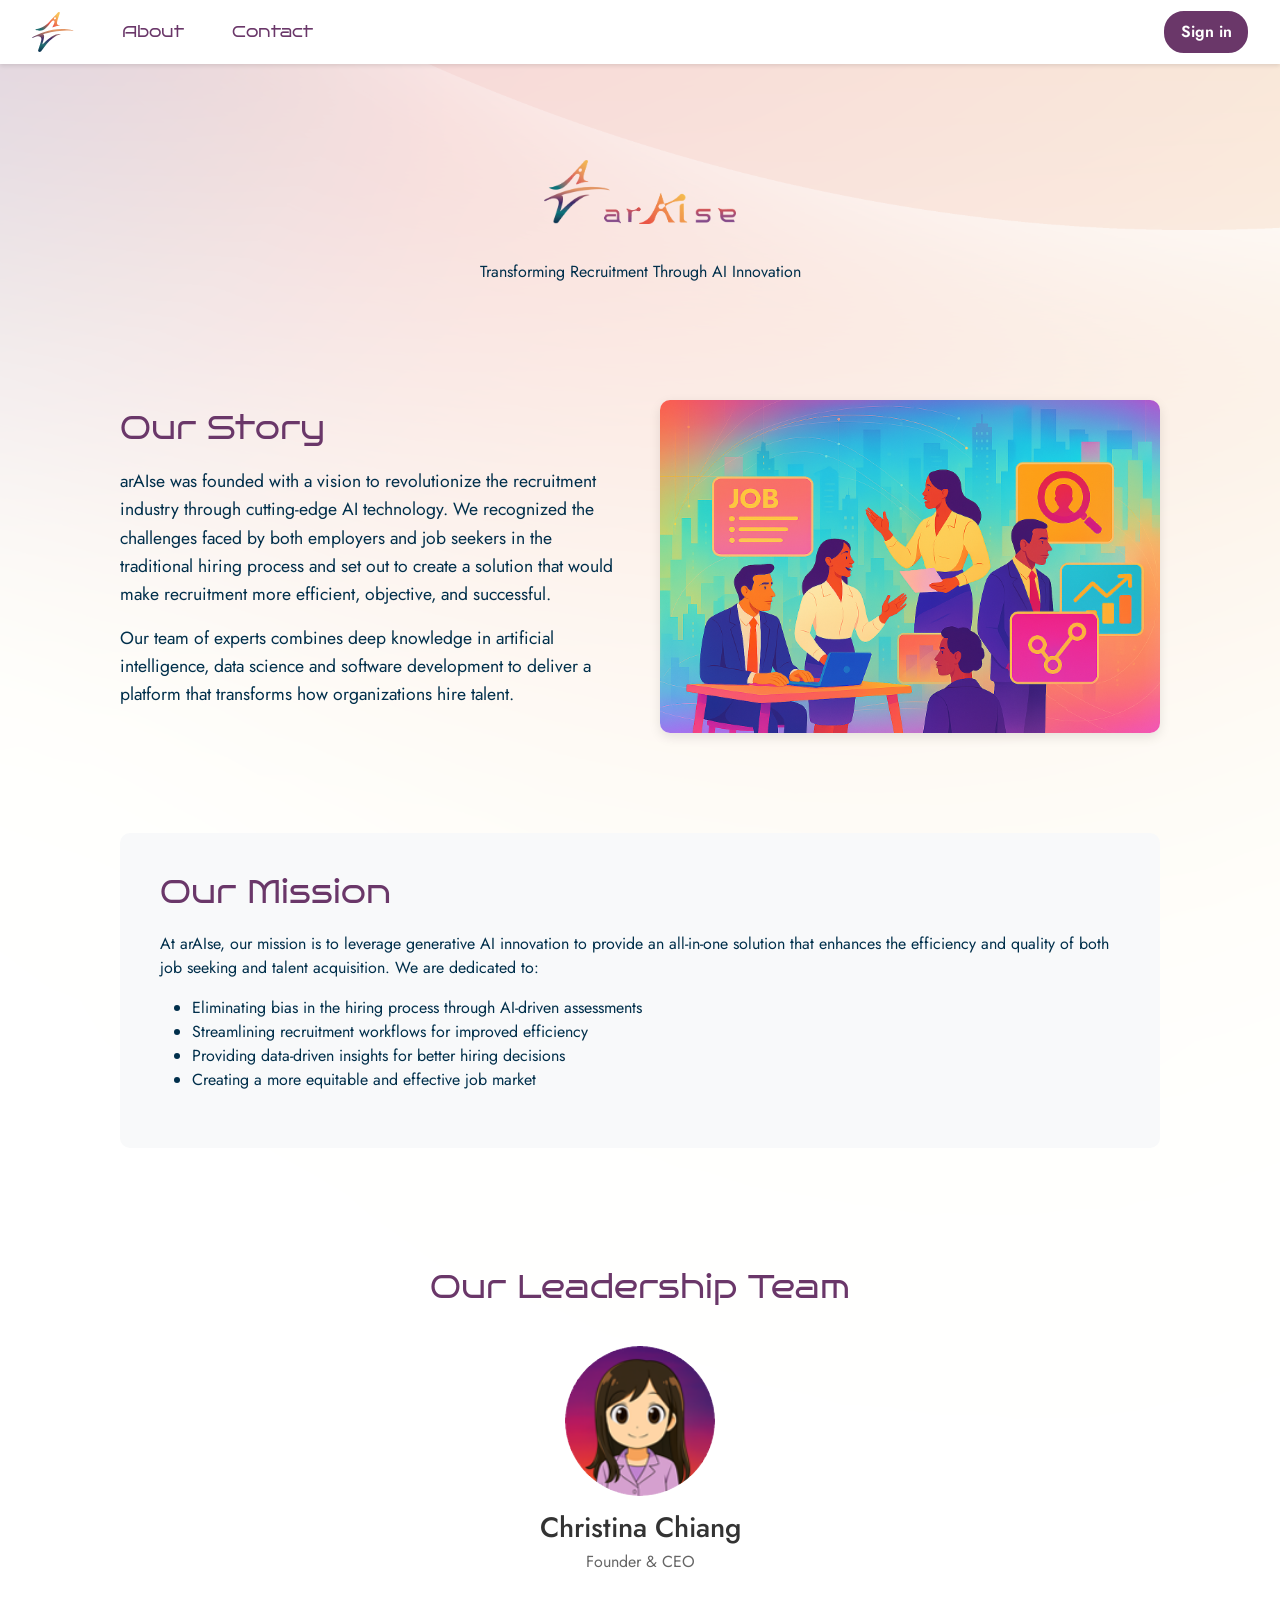
==== about.html @ 02f5d3eb "Add files via upload" ====
<!DOCTYPE html>
<html lang="en">

<head>
    <meta charset="UTF-8" />
    <meta name="viewport" content="width=device-width, initial-scale=1.0" />
    <title>About - arAIse</title>

    <link rel="preconnect" href="https://fonts.googleapis.com" />
    <link rel="preconnect" href="https://fonts.gstatic.com" crossorigin />
    <!-- Google Fonts -->
    <link
        href="https://fonts.googleapis.com/css2?family=Bruno+Ace&family=Jost:ital,wght@0,100..900;1,100..900&family=Noto+Sans+TC:wght@100..900&display=swap"
        rel="stylesheet" />
    <!-- CSS -->
    <link rel="stylesheet" href="assets/wy98ef74.css" />
    <link rel="stylesheet" href="assets/x15j7g.css" />
    <link rel="stylesheet" href="assets/navbar.css" />
    <link rel="stylesheet" href="pages/About.css" />

</head>

<body>
    <div id="about-container">
        <!-- NavBar -->
        <nav class="navbar">
            <div class="navbar-bg" style="position: absolute; top: 0; left: 0; right: 0; bottom: 0; background: #ffffff; z-index: -1;"></div>
            <a href="index.html"><img src="assets/logo1.svg" alt="logo" class="navbar-logo" /></a>
            <ul class="navbar-menu">
                <li><a href="about.html">About</a></li>
                <li><a href="contact.html">Contact</a></li>
            </ul>
            <div class="navbar-actions">
                <a href="https://app.araise.io/" class="btn-signin">Sign in</a>
            </div>
        </nav>

        <!-- About Content -->
        <div class="about-section">
            <div class="about-header">
    
                <!-- decorative logo placed between heading and subtitle -->
                <img src="assets/logo3.png" alt="arAIse decorative logo" class="about-inline-logo" />
                <p>Transforming Recruitment Through AI Innovation</p>
            </div>

            <div class="about-content">
                <div class="about-text">
                    <h2>Our Story</h2>
                    <p>arAIse was founded with a vision to revolutionize the recruitment industry through cutting-edge AI technology. We recognized the challenges faced by both employers and job seekers in the traditional hiring process and set out to create a solution that would make recruitment more efficient, objective, and successful.</p>
                    <p>Our team of experts combines deep knowledge in artificial intelligence, data science and software development to deliver a platform that transforms how organizations hire talent.</p>
                </div>
                <img src="assets/home1.png" alt="About arAIse" class="about-image">
            </div>

            <div class="about-mission">
                <h2>Our Mission</h2>
                <p>At arAIse, our mission is to leverage generative AI innovation to provide an all-in-one solution that enhances the efficiency and quality of both job seeking and talent acquisition. We are dedicated to:</p>
                <ul>
                    <li>Eliminating bias in the hiring process through AI-driven assessments</li>
                    <li>Streamlining recruitment workflows for improved efficiency</li>
                    <li>Providing data-driven insights for better hiring decisions</li>
                    <li>Creating a more equitable and effective job market</li>
                </ul>
            </div>

            <div class="team-section">
                <h2>Our Leadership Team</h2>
                <div class="team-grid">
                    <div class="team-member">
                        <a href="https://www.linkedin.com/in/christinachiang753951/" target="_blank" rel="noopener noreferrer">
                            <img src="assets/pic.png" alt="Team Member 1">
                        </a>
                        <h3>Christina Chiang</h3>
                        <p>Founder & CEO</p>
                    </div>
                     
                </div>
            </div>
        </div>
    </div>
</body>

</html>
---- assets/wy98ef74.css ----
@charset "UTF-8";/*!
 * Bootstrap  v5.3.5 (https://getbootstrap.com/)
 * Copyright 2011-2025 The Bootstrap Authors
 * Licensed under MIT (https://github.com/twbs/bootstrap/blob/main/LICENSE)
 */:root,[data-bs-theme=light]{--bs-blue: #0d6efd;--bs-indigo: #6610f2;--bs-purple: #6a3769;--bs-pink: #d63384;--bs-red: #ea5548;--bs-orange: #fd7e14;--bs-yellow: #f9c158;--bs-green: #216f72;--bs-teal: #20c997;--bs-cyan: #0dcaf0;--bs-black: #000;--bs-white: #fff;--bs-gray: #6c757d;--bs-gray-dark: #343a40;--bs-gray-100: #f8f9fa;--bs-gray-200: #e9ecef;--bs-gray-300: #dee2e6;--bs-gray-400: #ced4da;--bs-gray-500: #adb5bd;--bs-gray-600: #6c757d;--bs-gray-700: #495057;--bs-gray-800: #343a40;--bs-gray-900: #212529;--bs-gradient-dark: linear-gradient(0deg, #6a3769, #ea5548);--bs-gradient-dark-90: linear-gradient(90deg, #6a3769, #ea5548);--bs-gradient-dark-180: linear-gradient(180deg, #6a3769, #ea5548);--bs-gradient-dark-270: linear-gradient(270deg, #6a3769, #ea5548);--bs-gradient-light: linear-gradient(0deg, #f9c158, #ea5548);--bs-gradient-light-90: linear-gradient(0deg, #f9c158, #ea5548);--bs-gradient-light-180: linear-gradient(180deg, #f9c158, #ea5548);--bs-gradient-light-270: linear-gradient(270deg, #f9c158, #ea5548);--bs-gradient-multi: linear-gradient(0deg, #f9c158 0%, #ea5548 60%, #6a3769 80%, #216f72 100%);--bs-gradient-multi-90: linear-gradient(90deg, #f9c158 0%, #ea5548 60%, #6a3769 80%, #216f72 100%);--bs-gradient-multi-180: linear-gradient(180deg, #f9c158 0%, #ea5548 60%, #6a3769 80%, #216f72 100%);--bs-gradient-multi-270: linear-gradient(270deg, #f9c158 0%, #ea5548 60%, #6a3769 80%, #216f72 100%);--bs-primary: #ea5548;--bs-secondary: #6a3769;--bs-success: #216f72;--bs-info: #884a8a;--bs-warning: #f9c158;--bs-danger: #dc3545;--bs-light: #f8f9fa;--bs-dark: #212529;--bs-primary-rgb: 234, 85, 72;--bs-secondary-rgb: 106, 55, 105;--bs-success-rgb: 33, 111, 114;--bs-info-rgb: 136, 74, 138;--bs-warning-rgb: 249, 193, 88;--bs-danger-rgb: 220, 53, 69;--bs-light-rgb: 248, 249, 250;--bs-dark-rgb: 33, 37, 41;--bs-primary-text-emphasis: #5e221d;--bs-secondary-text-emphasis: #2a162a;--bs-success-text-emphasis: #0d2c2e;--bs-info-text-emphasis: #361e37;--bs-warning-text-emphasis: #644d23;--bs-danger-text-emphasis: #58151c;--bs-light-text-emphasis: #495057;--bs-dark-text-emphasis: #495057;--bs-primary-bg-subtle: #fbddda;--bs-secondary-bg-subtle: #e1d7e1;--bs-success-bg-subtle: #d3e2e3;--bs-info-bg-subtle: #e7dbe8;--bs-warning-bg-subtle: #fef3de;--bs-danger-bg-subtle: #f8d7da;--bs-light-bg-subtle: #fcfcfd;--bs-dark-bg-subtle: #ced4da;--bs-primary-border-subtle: #f7bbb6;--bs-secondary-border-subtle: #c3afc3;--bs-success-border-subtle: #a6c5c7;--bs-info-border-subtle: #cfb7d0;--bs-warning-border-subtle: #fde6bc;--bs-danger-border-subtle: #f1aeb5;--bs-light-border-subtle: #e9ecef;--bs-dark-border-subtle: #adb5bd;--bs-white-rgb: 255, 255, 255;--bs-black-rgb: 0, 0, 0;--bs-font-sans-serif: "Jost", "Nono Sans TC", system-ui, -apple-system, "Segoe UI", Roboto, "Helvetica Neue", "Noto Sans", "Liberation Sans", Arial, sans-serif, "Apple Color Emoji", "Segoe UI Emoji", "Segoe UI Symbol", "Noto Color Emoji";--bs-font-monospace: SFMono-Regular, Menlo, Monaco, Consolas, "Liberation Mono", "Courier New", monospace;--bs-gradient: linear-gradient(180deg, rgba(255, 255, 255, .15), rgba(255, 255, 255, 0));--bs-body-font-family: var(--bs-font-sans-serif);--bs-body-font-size: 1rem;--bs-body-font-weight: 400;--bs-body-line-height: 1.5;--bs-body-color: #002f4b;--bs-body-color-rgb: 0, 47, 75;--bs-body-bg: #fff;--bs-body-bg-rgb: 255, 255, 255;--bs-emphasis-color: #000;--bs-emphasis-color-rgb: 0, 0, 0;--bs-secondary-color: rgba(106, 55, 105, .75);--bs-secondary-color-rgb: 106, 55, 105;--bs-secondary-bg: #e9ecef;--bs-secondary-bg-rgb: 233, 236, 239;--bs-tertiary-color: rgba(136, 74, 138, .5);--bs-tertiary-color-rgb: 136, 74, 138;--bs-tertiary-bg: #f3edf3;--bs-tertiary-bg-rgb: 243, 237, 243;--bs-heading-color: #ea5548;--bs-link-color: #ea5548;--bs-link-color-rgb: 234, 85, 72;--bs-link-decoration: underline;--bs-link-hover-color: #bb443a;--bs-link-hover-color-rgb: 187, 68, 58;--bs-code-color: #d63384;--bs-highlight-color: #002f4b;--bs-highlight-bg: #fef3de;--bs-border-width: 1px;--bs-border-style: solid;--bs-border-color: #dee2e6;--bs-border-color-translucent: rgba(0, 0, 0, .175);--bs-border-radius: .375rem;--bs-border-radius-sm: .25rem;--bs-border-radius-lg: .5rem;--bs-border-radius-xl: 1rem;--bs-border-radius-xxl: 2rem;--bs-border-radius-2xl: var(--bs-border-radius-xxl);--bs-border-radius-pill: 50rem;--bs-box-shadow: 0 .5rem 1rem rgba(0, 0, 0, .15);--bs-box-shadow-sm: 0 .125rem .25rem rgba(0, 0, 0, .075);--bs-box-shadow-lg: 0 1rem 3rem rgba(0, 0, 0, .175);--bs-box-shadow-inset: inset 0 1px 2px rgba(0, 0, 0, .075);--bs-focus-ring-width: .25rem;--bs-focus-ring-opacity: .25;--bs-focus-ring-color: rgba(106, 55, 105, .25);--bs-form-valid-color: #216f72;--bs-form-valid-border-color: #216f72;--bs-form-invalid-color: #dc3545;--bs-form-invalid-border-color: #dc3545;--bs-card-bg: var(--bs-body-bg);--bs-card-border-color: rgba(0, 47, 75, .175);--bs-card-title-color: #6a3769}[data-bs-theme=dark]{color-scheme:dark;--bs-body-color: #ccd5db;--bs-body-color-rgb: 204, 213, 219;--bs-body-bg: #212529;--bs-body-bg-rgb: 33, 37, 41;--bs-emphasis-color: #fff;--bs-emphasis-color-rgb: 255, 255, 255;--bs-secondary-color: rgba(204, 213, 219, .75);--bs-secondary-color-rgb: 204, 213, 219;--bs-secondary-bg: #343a40;--bs-secondary-bg-rgb: 52, 58, 64;--bs-tertiary-color: #805786;--bs-tertiary-color-rgb: 128, 87, 134;--bs-tertiary-bg: #243743;--bs-tertiary-bg-rgb: 36, 55, 67;--bs-primary-text-emphasis: #f29991;--bs-secondary-text-emphasis: #a687a5;--bs-success-text-emphasis: #7aa9aa;--bs-info-text-emphasis: #b892b9;--bs-warning-text-emphasis: #fbda9b;--bs-danger-text-emphasis: #ea868f;--bs-light-text-emphasis: #f8f9fa;--bs-dark-text-emphasis: #dee2e6;--bs-primary-bg-subtle: #2f110e;--bs-secondary-bg-subtle: #150b15;--bs-success-bg-subtle: #071617;--bs-info-bg-subtle: #1b0f1c;--bs-warning-bg-subtle: #322712;--bs-danger-bg-subtle: #2c0b0e;--bs-light-bg-subtle: #343a40;--bs-dark-bg-subtle: #1a1d20;--bs-primary-border-subtle: #8c332b;--bs-secondary-border-subtle: #40213f;--bs-success-border-subtle: #144344;--bs-info-border-subtle: #522c53;--bs-warning-border-subtle: #957435;--bs-danger-border-subtle: #842029;--bs-light-border-subtle: #495057;--bs-dark-border-subtle: #343a40;--bs-heading-color: inherit;--bs-link-color: #f29991;--bs-link-hover-color: #f5ada7;--bs-link-color-rgb: 242, 153, 145;--bs-link-hover-color-rgb: 245, 173, 167;--bs-code-color: #e685b5;--bs-highlight-color: #ccd5db;--bs-highlight-bg: #644d23;--bs-border-color: #495057;--bs-border-color-translucent: rgba(255, 255, 255, .15);--bs-form-valid-color: #7aa9aa;--bs-form-valid-border-color: #7aa9aa;--bs-form-invalid-color: #f29991;--bs-form-invalid-border-color: #f29991;--bs-card-bg: #212529;--bs-card-border-color: rgba(184, 197, 205, .34);--bs-card-title-color: #c3afc3}*,*:before,*:after{box-sizing:border-box}@media (prefers-reduced-motion: no-preference){:root{scroll-behavior:smooth}}body{margin:0;font-family:var(--bs-body-font-family);font-size:var(--bs-body-font-size);font-weight:var(--bs-body-font-weight);line-height:var(--bs-body-line-height);color:var(--bs-body-color);text-align:var(--bs-body-text-align);background-color:var(--bs-body-bg);-webkit-text-size-adjust:100%;-webkit-tap-highlight-color:rgba(0,0,0,0)}hr{margin:1rem 0;color:inherit;border:0;border-top:var(--bs-border-width) solid;opacity:.25}h6,.h6,h5,.h5,h4,.h4,h3,.h3,h2,.h2,h1,.h1{margin-top:0;margin-bottom:.5rem;font-family:Noto Sans TC,sans-serif;font-weight:500;line-height:1.2;color:var(--bs-heading-color)}h1,.h1{font-family:Bruno Ace,Noto Sans TC,sans-serif;font-size:calc(1.375rem + 1.5vw)}@media (min-width: 1200px){h1,.h1{font-size:2.5rem}}h2,.h2{font-size:calc(1.325rem + .9vw)}@media (min-width: 1200px){h2,.h2{font-size:2rem}}h3,.h3{font-size:calc(1.3rem + .6vw)}@media (min-width: 1200px){h3,.h3{font-size:1.75rem}}h4,.h4{font-size:calc(1.275rem + .3vw)}@media (min-width: 1200px){h4,.h4{font-size:1.5rem}}h5,.h5{font-size:1.25rem}h6,.h6{font-size:1rem}p{margin-top:0;margin-bottom:1rem}abbr[title]{-webkit-text-decoration:underline dotted;text-decoration:underline dotted;cursor:help;-webkit-text-decoration-skip-ink:none;text-decoration-skip-ink:none}address{margin-bottom:1rem;font-style:normal;line-height:inherit}ol,ul{padding-left:2rem}ol,ul,dl{margin-top:0;margin-bottom:1rem}ol ol,ul ul,ol ul,ul ol{margin-bottom:0}dt{font-weight:700}dd{margin-bottom:.5rem;margin-left:0}blockquote{margin:0 0 1rem}b,strong{font-weight:bolder}small,.small{font-size:.875em}mark,.mark{padding:.1875em;color:var(--bs-highlight-color);background-color:var(--bs-highlight-bg)}sub,sup{position:relative;font-size:.75em;line-height:0;vertical-align:baseline}sub{bottom:-.25em}sup{top:-.5em}a{color:rgba(var(--bs-link-color-rgb),var(--bs-link-opacity, 1));text-decoration:underline}a:hover{--bs-link-color-rgb: var(--bs-link-hover-color-rgb)}a:not([href]):not([class]),a:not([href]):not([class]):hover{color:inherit;text-decoration:none}pre,code,kbd,samp{font-family:var(--bs-font-monospace);font-size:1em}pre{display:block;margin-top:0;margin-bottom:1rem;overflow:auto;font-size:.875em}pre code{font-size:inherit;color:inherit;word-break:normal}code{font-size:.875em;color:var(--bs-code-color);word-wrap:break-word}a>code{color:inherit}kbd{padding:.1875rem .375rem;font-size:.875em;color:var(--bs-body-bg);background-color:var(--bs-body-color);border-radius:.25rem}kbd kbd{padding:0;font-size:1em}figure{margin:0 0 1rem}img,svg{vertical-align:middle}table{caption-side:bottom;border-collapse:collapse}caption{padding-top:.5rem;padding-bottom:.5rem;color:var(--bs-secondary-color);text-align:left}th{text-align:inherit;text-align:-webkit-match-parent}thead,tbody,tfoot,tr,td,th{border-color:inherit;border-style:solid;border-width:0}label{display:inline-block}button{border-radius:0}button:focus:not(:focus-visible){outline:0}input,button,select,optgroup,textarea{margin:0;font-family:inherit;font-size:inherit;line-height:inherit}button,select{text-transform:none}[role=button]{cursor:pointer}select{word-wrap:normal}select:disabled{opacity:1}[list]:not([type=date]):not([type=datetime-local]):not([type=month]):not([type=week]):not([type=time])::-webkit-calendar-picker-indicator{display:none!important}button,[type=button],[type=reset],[type=submit]{-webkit-appearance:button}button:not(:disabled),[type=button]:not(:disabled),[type=reset]:not(:disabled),[type=submit]:not(:disabled){cursor:pointer}::-moz-focus-inner{padding:0;border-style:none}textarea{resize:vertical}fieldset{min-width:0;padding:0;margin:0;border:0}legend{float:left;width:100%;padding:0;margin-bottom:.5rem;line-height:inherit;font-size:calc(1.275rem + .3vw)}@media (min-width: 1200px){legend{font-size:1.5rem}}legend+*{clear:left}::-webkit-datetime-edit-fields-wrapper,::-webkit-datetime-edit-text,::-webkit-datetime-edit-minute,::-webkit-datetime-edit-hour-field,::-webkit-datetime-edit-day-field,::-webkit-datetime-edit-month-field,::-webkit-datetime-edit-year-field{padding:0}::-webkit-inner-spin-button{height:auto}[type=search]{-webkit-appearance:textfield;outline-offset:-2px}::-webkit-search-decoration{-webkit-appearance:none}::-webkit-color-swatch-wrapper{padding:0}::-webkit-file-upload-button{font:inherit;-webkit-appearance:button}::file-selector-button{font:inherit;-webkit-appearance:button}output{display:inline-block}iframe{border:0}summary{display:list-item;cursor:pointer}progress{vertical-align:baseline}[hidden]{display:none!important}.lead{font-size:1.25rem;font-weight:300}.display-1{font-weight:300;line-height:1.2;font-size:calc(1.625rem + 4.5vw)}@media (min-width: 1200px){.display-1{font-size:5rem}}.display-2{font-weight:300;line-height:1.2;font-size:calc(1.575rem + 3.9vw)}@media (min-width: 1200px){.display-2{font-size:4.5rem}}.display-3{font-weight:300;line-height:1.2;font-size:calc(1.525rem + 3.3vw)}@media (min-width: 1200px){.display-3{font-size:4rem}}.display-4{font-weight:300;line-height:1.2;font-size:calc(1.475rem + 2.7vw)}@media (min-width: 1200px){.display-4{font-size:3.5rem}}.display-5{font-weight:300;line-height:1.2;font-size:calc(1.425rem + 2.1vw)}@media (min-width: 1200px){.display-5{font-size:3rem}}.display-6{font-weight:300;line-height:1.2;font-size:calc(1.375rem + 1.5vw)}@media (min-width: 1200px){.display-6{font-size:2.5rem}}.list-unstyled,.list-inline{padding-left:0;list-style:none}.list-inline-item{display:inline-block}.list-inline-item:not(:last-child){margin-right:.5rem}.initialism{font-size:.875em;text-transform:uppercase}.blockquote{margin-bottom:1rem;font-size:1.25rem}.blockquote>:last-child{margin-bottom:0}.blockquote-footer{margin-top:-1rem;margin-bottom:1rem;font-size:.875em;color:#6c757d}.blockquote-footer:before{content:"— "}.img-fluid{max-width:100%;height:auto}.img-thumbnail{padding:.25rem;background-color:var(--bs-body-bg);border:var(--bs-border-width) solid var(--bs-border-color);border-radius:var(--bs-border-radius);max-width:100%;height:auto}.figure{display:inline-block}.figure-img{margin-bottom:.5rem;line-height:1}.figure-caption{font-size:.875em;color:var(--bs-secondary-color)}.container,.container-fluid,.container-xxl,.container-xl,.container-lg,.container-md,.container-sm{--bs-gutter-x: 1.5rem;--bs-gutter-y: 0;width:100%;padding-right:calc(var(--bs-gutter-x) * .5);padding-left:calc(var(--bs-gutter-x) * .5);margin-right:auto;margin-left:auto}@media (min-width: 576px){.container-sm,.container{max-width:540px}}@media (min-width: 768px){.container-md,.container-sm,.container{max-width:720px}}@media (min-width: 992px){.container-lg,.container-md,.container-sm,.container{max-width:960px}}@media (min-width: 1200px){.container-xl,.container-lg,.container-md,.container-sm,.container{max-width:1140px}}@media (min-width: 1400px){.container-xxl,.container-xl,.container-lg,.container-md,.container-sm,.container{max-width:1320px}}:root{--bs-breakpoint-xs: 0;--bs-breakpoint-sm: 576px;--bs-breakpoint-md: 768px;--bs-breakpoint-lg: 992px;--bs-breakpoint-xl: 1200px;--bs-breakpoint-xxl: 1400px}.row{--bs-gutter-x: 1.5rem;--bs-gutter-y: 0;display:flex;flex-wrap:wrap;margin-top:calc(-1 * var(--bs-gutter-y));margin-right:calc(-.5 * var(--bs-gutter-x));margin-left:calc(-.5 * var(--bs-gutter-x))}.row>*{flex-shrink:0;width:100%;max-width:100%;padding-right:calc(var(--bs-gutter-x) * .5);padding-left:calc(var(--bs-gutter-x) * .5);margin-top:var(--bs-gutter-y)}.col{flex:1 0 0}.row-cols-auto>*{flex:0 0 auto;width:auto}.row-cols-1>*{flex:0 0 auto;width:100%}.row-cols-2>*{flex:0 0 auto;width:50%}.row-cols-3>*{flex:0 0 auto;width:33.33333333%}.row-cols-4>*{flex:0 0 auto;width:25%}.row-cols-5>*{flex:0 0 auto;width:20%}.row-cols-6>*{flex:0 0 auto;width:16.66666667%}.col-auto{flex:0 0 auto;width:auto}.col-1{flex:0 0 auto;width:8.33333333%}.col-2{flex:0 0 auto;width:16.66666667%}.col-3{flex:0 0 auto;width:25%}.col-4{flex:0 0 auto;width:33.33333333%}.col-5{flex:0 0 auto;width:41.66666667%}.col-6{flex:0 0 auto;width:50%}.col-7{flex:0 0 auto;width:58.33333333%}.col-8{flex:0 0 auto;width:66.66666667%}.col-9{flex:0 0 auto;width:75%}.col-10{flex:0 0 auto;width:83.33333333%}.col-11{flex:0 0 auto;width:91.66666667%}.col-12{flex:0 0 auto;width:100%}.offset-1{margin-left:8.33333333%}.offset-2{margin-left:16.66666667%}.offset-3{margin-left:25%}.offset-4{margin-left:33.33333333%}.offset-5{margin-left:41.66666667%}.offset-6{margin-left:50%}.offset-7{margin-left:58.33333333%}.offset-8{margin-left:66.66666667%}.offset-9{margin-left:75%}.offset-10{margin-left:83.33333333%}.offset-11{margin-left:91.66666667%}.g-0,.gx-0{--bs-gutter-x: 0}.g-0,.gy-0{--bs-gutter-y: 0}.g-1,.gx-1{--bs-gutter-x: .25rem}.g-1,.gy-1{--bs-gutter-y: .25rem}.g-2,.gx-2{--bs-gutter-x: .5rem}.g-2,.gy-2{--bs-gutter-y: .5rem}.g-3,.gx-3{--bs-gutter-x: 1rem}.g-3,.gy-3{--bs-gutter-y: 1rem}.g-4,.gx-4{--bs-gutter-x: 1.5rem}.g-4,.gy-4{--bs-gutter-y: 1.5rem}.g-5,.gx-5{--bs-gutter-x: 3rem}.g-5,.gy-5{--bs-gutter-y: 3rem}@media (min-width: 576px){.col-sm{flex:1 0 0}.row-cols-sm-auto>*{flex:0 0 auto;width:auto}.row-cols-sm-1>*{flex:0 0 auto;width:100%}.row-cols-sm-2>*{flex:0 0 auto;width:50%}.row-cols-sm-3>*{flex:0 0 auto;width:33.33333333%}.row-cols-sm-4>*{flex:0 0 auto;width:25%}.row-cols-sm-5>*{flex:0 0 auto;width:20%}.row-cols-sm-6>*{flex:0 0 auto;width:16.66666667%}.col-sm-auto{flex:0 0 auto;width:auto}.col-sm-1{flex:0 0 auto;width:8.33333333%}.col-sm-2{flex:0 0 auto;width:16.66666667%}.col-sm-3{flex:0 0 auto;width:25%}.col-sm-4{flex:0 0 auto;width:33.33333333%}.col-sm-5{flex:0 0 auto;width:41.66666667%}.col-sm-6{flex:0 0 auto;width:50%}.col-sm-7{flex:0 0 auto;width:58.33333333%}.col-sm-8{flex:0 0 auto;width:66.66666667%}.col-sm-9{flex:0 0 auto;width:75%}.col-sm-10{flex:0 0 auto;width:83.33333333%}.col-sm-11{flex:0 0 auto;width:91.66666667%}.col-sm-12{flex:0 0 auto;width:100%}.offset-sm-0{margin-left:0}.offset-sm-1{margin-left:8.33333333%}.offset-sm-2{margin-left:16.66666667%}.offset-sm-3{margin-left:25%}.offset-sm-4{margin-left:33.33333333%}.offset-sm-5{margin-left:41.66666667%}.offset-sm-6{margin-left:50%}.offset-sm-7{margin-left:58.33333333%}.offset-sm-8{margin-left:66.66666667%}.offset-sm-9{margin-left:75%}.offset-sm-10{margin-left:83.33333333%}.offset-sm-11{margin-left:91.66666667%}.g-sm-0,.gx-sm-0{--bs-gutter-x: 0}.g-sm-0,.gy-sm-0{--bs-gutter-y: 0}.g-sm-1,.gx-sm-1{--bs-gutter-x: .25rem}.g-sm-1,.gy-sm-1{--bs-gutter-y: .25rem}.g-sm-2,.gx-sm-2{--bs-gutter-x: .5rem}.g-sm-2,.gy-sm-2{--bs-gutter-y: .5rem}.g-sm-3,.gx-sm-3{--bs-gutter-x: 1rem}.g-sm-3,.gy-sm-3{--bs-gutter-y: 1rem}.g-sm-4,.gx-sm-4{--bs-gutter-x: 1.5rem}.g-sm-4,.gy-sm-4{--bs-gutter-y: 1.5rem}.g-sm-5,.gx-sm-5{--bs-gutter-x: 3rem}.g-sm-5,.gy-sm-5{--bs-gutter-y: 3rem}}@media (min-width: 768px){.col-md{flex:1 0 0}.row-cols-md-auto>*{flex:0 0 auto;width:auto}.row-cols-md-1>*{flex:0 0 auto;width:100%}.row-cols-md-2>*{flex:0 0 auto;width:50%}.row-cols-md-3>*{flex:0 0 auto;width:33.33333333%}.row-cols-md-4>*{flex:0 0 auto;width:25%}.row-cols-md-5>*{flex:0 0 auto;width:20%}.row-cols-md-6>*{flex:0 0 auto;width:16.66666667%}.col-md-auto{flex:0 0 auto;width:auto}.col-md-1{flex:0 0 auto;width:8.33333333%}.col-md-2{flex:0 0 auto;width:16.66666667%}.col-md-3{flex:0 0 auto;width:25%}.col-md-4{flex:0 0 auto;width:33.33333333%}.col-md-5{flex:0 0 auto;width:41.66666667%}.col-md-6{flex:0 0 auto;width:50%}.col-md-7{flex:0 0 auto;width:58.33333333%}.col-md-8{flex:0 0 auto;width:66.66666667%}.col-md-9{flex:0 0 auto;width:75%}.col-md-10{flex:0 0 auto;width:83.33333333%}.col-md-11{flex:0 0 auto;width:91.66666667%}.col-md-12{flex:0 0 auto;width:100%}.offset-md-0{margin-left:0}.offset-md-1{margin-left:8.33333333%}.offset-md-2{margin-left:16.66666667%}.offset-md-3{margin-left:25%}.offset-md-4{margin-left:33.33333333%}.offset-md-5{margin-left:41.66666667%}.offset-md-6{margin-left:50%}.offset-md-7{margin-left:58.33333333%}.offset-md-8{margin-left:66.66666667%}.offset-md-9{margin-left:75%}.offset-md-10{margin-left:83.33333333%}.offset-md-11{margin-left:91.66666667%}.g-md-0,.gx-md-0{--bs-gutter-x: 0}.g-md-0,.gy-md-0{--bs-gutter-y: 0}.g-md-1,.gx-md-1{--bs-gutter-x: .25rem}.g-md-1,.gy-md-1{--bs-gutter-y: .25rem}.g-md-2,.gx-md-2{--bs-gutter-x: .5rem}.g-md-2,.gy-md-2{--bs-gutter-y: .5rem}.g-md-3,.gx-md-3{--bs-gutter-x: 1rem}.g-md-3,.gy-md-3{--bs-gutter-y: 1rem}.g-md-4,.gx-md-4{--bs-gutter-x: 1.5rem}.g-md-4,.gy-md-4{--bs-gutter-y: 1.5rem}.g-md-5,.gx-md-5{--bs-gutter-x: 3rem}.g-md-5,.gy-md-5{--bs-gutter-y: 3rem}}@media (min-width: 992px){.col-lg{flex:1 0 0}.row-cols-lg-auto>*{flex:0 0 auto;width:auto}.row-cols-lg-1>*{flex:0 0 auto;width:100%}.row-cols-lg-2>*{flex:0 0 auto;width:50%}.row-cols-lg-3>*{flex:0 0 auto;width:33.33333333%}.row-cols-lg-4>*{flex:0 0 auto;width:25%}.row-cols-lg-5>*{flex:0 0 auto;width:20%}.row-cols-lg-6>*{flex:0 0 auto;width:16.66666667%}.col-lg-auto{flex:0 0 auto;width:auto}.col-lg-1{flex:0 0 auto;width:8.33333333%}.col-lg-2{flex:0 0 auto;width:16.66666667%}.col-lg-3{flex:0 0 auto;width:25%}.col-lg-4{flex:0 0 auto;width:33.33333333%}.col-lg-5{flex:0 0 auto;width:41.66666667%}.col-lg-6{flex:0 0 auto;width:50%}.col-lg-7{flex:0 0 auto;width:58.33333333%}.col-lg-8{flex:0 0 auto;width:66.66666667%}.col-lg-9{flex:0 0 auto;width:75%}.col-lg-10{flex:0 0 auto;width:83.33333333%}.col-lg-11{flex:0 0 auto;width:91.66666667%}.col-lg-12{flex:0 0 auto;width:100%}.offset-lg-0{margin-left:0}.offset-lg-1{margin-left:8.33333333%}.offset-lg-2{margin-left:16.66666667%}.offset-lg-3{margin-left:25%}.offset-lg-4{margin-left:33.33333333%}.offset-lg-5{margin-left:41.66666667%}.offset-lg-6{margin-left:50%}.offset-lg-7{margin-left:58.33333333%}.offset-lg-8{margin-left:66.66666667%}.offset-lg-9{margin-left:75%}.offset-lg-10{margin-left:83.33333333%}.offset-lg-11{margin-left:91.66666667%}.g-lg-0,.gx-lg-0{--bs-gutter-x: 0}.g-lg-0,.gy-lg-0{--bs-gutter-y: 0}.g-lg-1,.gx-lg-1{--bs-gutter-x: .25rem}.g-lg-1,.gy-lg-1{--bs-gutter-y: .25rem}.g-lg-2,.gx-lg-2{--bs-gutter-x: .5rem}.g-lg-2,.gy-lg-2{--bs-gutter-y: .5rem}.g-lg-3,.gx-lg-3{--bs-gutter-x: 1rem}.g-lg-3,.gy-lg-3{--bs-gutter-y: 1rem}.g-lg-4,.gx-lg-4{--bs-gutter-x: 1.5rem}.g-lg-4,.gy-lg-4{--bs-gutter-y: 1.5rem}.g-lg-5,.gx-lg-5{--bs-gutter-x: 3rem}.g-lg-5,.gy-lg-5{--bs-gutter-y: 3rem}}@media (min-width: 1200px){.col-xl{flex:1 0 0}.row-cols-xl-auto>*{flex:0 0 auto;width:auto}.row-cols-xl-1>*{flex:0 0 auto;width:100%}.row-cols-xl-2>*{flex:0 0 auto;width:50%}.row-cols-xl-3>*{flex:0 0 auto;width:33.33333333%}.row-cols-xl-4>*{flex:0 0 auto;width:25%}.row-cols-xl-5>*{flex:0 0 auto;width:20%}.row-cols-xl-6>*{flex:0 0 auto;width:16.66666667%}.col-xl-auto{flex:0 0 auto;width:auto}.col-xl-1{flex:0 0 auto;width:8.33333333%}.col-xl-2{flex:0 0 auto;width:16.66666667%}.col-xl-3{flex:0 0 auto;width:25%}.col-xl-4{flex:0 0 auto;width:33.33333333%}.col-xl-5{flex:0 0 auto;width:41.66666667%}.col-xl-6{flex:0 0 auto;width:50%}.col-xl-7{flex:0 0 auto;width:58.33333333%}.col-xl-8{flex:0 0 auto;width:66.66666667%}.col-xl-9{flex:0 0 auto;width:75%}.col-xl-10{flex:0 0 auto;width:83.33333333%}.col-xl-11{flex:0 0 auto;width:91.66666667%}.col-xl-12{flex:0 0 auto;width:100%}.offset-xl-0{margin-left:0}.offset-xl-1{margin-left:8.33333333%}.offset-xl-2{margin-left:16.66666667%}.offset-xl-3{margin-left:25%}.offset-xl-4{margin-left:33.33333333%}.offset-xl-5{margin-left:41.66666667%}.offset-xl-6{margin-left:50%}.offset-xl-7{margin-left:58.33333333%}.offset-xl-8{margin-left:66.66666667%}.offset-xl-9{margin-left:75%}.offset-xl-10{margin-left:83.33333333%}.offset-xl-11{margin-left:91.66666667%}.g-xl-0,.gx-xl-0{--bs-gutter-x: 0}.g-xl-0,.gy-xl-0{--bs-gutter-y: 0}.g-xl-1,.gx-xl-1{--bs-gutter-x: .25rem}.g-xl-1,.gy-xl-1{--bs-gutter-y: .25rem}.g-xl-2,.gx-xl-2{--bs-gutter-x: .5rem}.g-xl-2,.gy-xl-2{--bs-gutter-y: .5rem}.g-xl-3,.gx-xl-3{--bs-gutter-x: 1rem}.g-xl-3,.gy-xl-3{--bs-gutter-y: 1rem}.g-xl-4,.gx-xl-4{--bs-gutter-x: 1.5rem}.g-xl-4,.gy-xl-4{--bs-gutter-y: 1.5rem}.g-xl-5,.gx-xl-5{--bs-gutter-x: 3rem}.g-xl-5,.gy-xl-5{--bs-gutter-y: 3rem}}@media (min-width: 1400px){.col-xxl{flex:1 0 0}.row-cols-xxl-auto>*{flex:0 0 auto;width:auto}.row-cols-xxl-1>*{flex:0 0 auto;width:100%}.row-cols-xxl-2>*{flex:0 0 auto;width:50%}.row-cols-xxl-3>*{flex:0 0 auto;width:33.33333333%}.row-cols-xxl-4>*{flex:0 0 auto;width:25%}.row-cols-xxl-5>*{flex:0 0 auto;width:20%}.row-cols-xxl-6>*{flex:0 0 auto;width:16.66666667%}.col-xxl-auto{flex:0 0 auto;width:auto}.col-xxl-1{flex:0 0 auto;width:8.33333333%}.col-xxl-2{flex:0 0 auto;width:16.66666667%}.col-xxl-3{flex:0 0 auto;width:25%}.col-xxl-4{flex:0 0 auto;width:33.33333333%}.col-xxl-5{flex:0 0 auto;width:41.66666667%}.col-xxl-6{flex:0 0 auto;width:50%}.col-xxl-7{flex:0 0 auto;width:58.33333333%}.col-xxl-8{flex:0 0 auto;width:66.66666667%}.col-xxl-9{flex:0 0 auto;width:75%}.col-xxl-10{flex:0 0 auto;width:83.33333333%}.col-xxl-11{flex:0 0 auto;width:91.66666667%}.col-xxl-12{flex:0 0 auto;width:100%}.offset-xxl-0{margin-left:0}.offset-xxl-1{margin-left:8.33333333%}.offset-xxl-2{margin-left:16.66666667%}.offset-xxl-3{margin-left:25%}.offset-xxl-4{margin-left:33.33333333%}.offset-xxl-5{margin-left:41.66666667%}.offset-xxl-6{margin-left:50%}.offset-xxl-7{margin-left:58.33333333%}.offset-xxl-8{margin-left:66.66666667%}.offset-xxl-9{margin-left:75%}.offset-xxl-10{margin-left:83.33333333%}.offset-xxl-11{margin-left:91.66666667%}.g-xxl-0,.gx-xxl-0{--bs-gutter-x: 0}.g-xxl-0,.gy-xxl-0{--bs-gutter-y: 0}.g-xxl-1,.gx-xxl-1{--bs-gutter-x: .25rem}.g-xxl-1,.gy-xxl-1{--bs-gutter-y: .25rem}.g-xxl-2,.gx-xxl-2{--bs-gutter-x: .5rem}.g-xxl-2,.gy-xxl-2{--bs-gutter-y: .5rem}.g-xxl-3,.gx-xxl-3{--bs-gutter-x: 1rem}.g-xxl-3,.gy-xxl-3{--bs-gutter-y: 1rem}.g-xxl-4,.gx-xxl-4{--bs-gutter-x: 1.5rem}.g-xxl-4,.gy-xxl-4{--bs-gutter-y: 1.5rem}.g-xxl-5,.gx-xxl-5{--bs-gutter-x: 3rem}.g-xxl-5,.gy-xxl-5{--bs-gutter-y: 3rem}}.table{--bs-table-color-type: initial;--bs-table-bg-type: initial;--bs-table-color-state: initial;--bs-table-bg-state: initial;--bs-table-color: var(--bs-emphasis-color);--bs-table-bg: var(--bs-body-bg);--bs-table-border-color: var(--bs-border-color);--bs-table-accent-bg: transparent;--bs-table-striped-color: var(--bs-emphasis-color);--bs-table-striped-bg: rgba(var(--bs-emphasis-color-rgb), .05);--bs-table-active-color: var(--bs-emphasis-color);--bs-table-active-bg: rgba(var(--bs-emphasis-color-rgb), .1);--bs-table-hover-color: var(--bs-emphasis-color);--bs-table-hover-bg: rgba(var(--bs-emphasis-color-rgb), .075);width:100%;margin-bottom:1rem;vertical-align:top;border-color:var(--bs-table-border-color)}.table>:not(caption)>*>*{padding:.5rem;background-color:var(--bs-table-bg);border-bottom-width:var(--bs-border-width);box-shadow:inset 0 0 0 9999px var(--bs-table-bg-state, var(--bs-table-bg-type, var(--bs-table-accent-bg)))}.table>:not(caption)>*>th{color:var(--bs-primary-text-emphasis)}.table>:not(caption)>*>td{color:var(--bs-body-color)}.table>tbody{vertical-align:inherit}.table>thead{vertical-align:bottom}.table-group-divider{border-top:calc(var(--bs-border-width) * 2) solid currentcolor}.caption-top{caption-side:top}.table-sm>:not(caption)>*>*{padding:.25rem}.table-bordered>:not(caption)>*{border-width:var(--bs-border-width) 0}.table-bordered>:not(caption)>*>*{border-width:0 var(--bs-border-width)}.table-borderless>:not(caption)>*>*{border-bottom-width:0}.table-borderless>:not(:first-child){border-top-width:0}.table-striped>tbody>tr:nth-of-type(odd)>*{--bs-table-color-type: var(--bs-table-striped-color);--bs-table-bg-type: var(--bs-table-striped-bg)}.table-striped-columns>:not(caption)>tr>:nth-child(2n){--bs-table-color-type: var(--bs-table-striped-color);--bs-table-bg-type: var(--bs-table-striped-bg)}.table-active{--bs-table-color-state: var(--bs-table-active-color);--bs-table-bg-state: var(--bs-table-active-bg)}.table-hover>tbody>tr:hover>*{--bs-table-color-state: var(--bs-table-hover-color);--bs-table-bg-state: var(--bs-table-hover-bg)}.table-primary{--bs-table-color: #000;--bs-table-bg: #fbddda;--bs-table-border-color: #c9b1ae;--bs-table-striped-bg: #eed2cf;--bs-table-striped-color: #000;--bs-table-active-bg: #e2c7c4;--bs-table-active-color: #000;--bs-table-hover-bg: #e8ccca;--bs-table-hover-color: #000;color:var(--bs-table-color);border-color:var(--bs-table-border-color)}.table-secondary{--bs-table-color: #000;--bs-table-bg: #e1d7e1;--bs-table-border-color: #b4acb4;--bs-table-striped-bg: #d6ccd6;--bs-table-striped-color: #000;--bs-table-active-bg: #cbc2cb;--bs-table-active-color: #000;--bs-table-hover-bg: #d0c7d0;--bs-table-hover-color: #000;color:var(--bs-table-color);border-color:var(--bs-table-border-color)}.table-success{--bs-table-color: #000;--bs-table-bg: #d3e2e3;--bs-table-border-color: #a9b5b6;--bs-table-striped-bg: #c8d7d8;--bs-table-striped-color: #000;--bs-table-active-bg: #becbcc;--bs-table-active-color: #000;--bs-table-hover-bg: #c3d1d2;--bs-table-hover-color: #000;color:var(--bs-table-color);border-color:var(--bs-table-border-color)}.table-info{--bs-table-color: #000;--bs-table-bg: #e7dbe8;--bs-table-border-color: #b9afba;--bs-table-striped-bg: #dbd0dc;--bs-table-striped-color: #000;--bs-table-active-bg: #d0c5d1;--bs-table-active-color: #000;--bs-table-hover-bg: #d6cbd7;--bs-table-hover-color: #000;color:var(--bs-table-color);border-color:var(--bs-table-border-color)}.table-warning{--bs-table-color: #000;--bs-table-bg: #fef3de;--bs-table-border-color: #cbc2b2;--bs-table-striped-bg: #f1e7d3;--bs-table-striped-color: #000;--bs-table-active-bg: #e5dbc8;--bs-table-active-color: #000;--bs-table-hover-bg: #ebe1cd;--bs-table-hover-color: #000;color:var(--bs-table-color);border-color:var(--bs-table-border-color)}.table-danger{--bs-table-color: #000;--bs-table-bg: #f8d7da;--bs-table-border-color: #c6acae;--bs-table-striped-bg: #eccccf;--bs-table-striped-color: #000;--bs-table-active-bg: #dfc2c4;--bs-table-active-color: #000;--bs-table-hover-bg: #e5c7ca;--bs-table-hover-color: #000;color:var(--bs-table-color);border-color:var(--bs-table-border-color)}.table-light{--bs-table-color: #000;--bs-table-bg: #f8f9fa;--bs-table-border-color: #c6c7c8;--bs-table-striped-bg: #ecedee;--bs-table-striped-color: #000;--bs-table-active-bg: #dfe0e1;--bs-table-active-color: #000;--bs-table-hover-bg: #e5e6e7;--bs-table-hover-color: #000;color:var(--bs-table-color);border-color:var(--bs-table-border-color)}.table-dark{--bs-table-color: #fff;--bs-table-bg: #212529;--bs-table-border-color: #4d5154;--bs-table-striped-bg: #2c3034;--bs-table-striped-color: #fff;--bs-table-active-bg: #373b3e;--bs-table-active-color: #fff;--bs-table-hover-bg: #323539;--bs-table-hover-color: #fff;color:var(--bs-table-color);border-color:var(--bs-table-border-color)}.table-responsive{overflow-x:auto;-webkit-overflow-scrolling:touch}@media (max-width: 575.98px){.table-responsive-sm{overflow-x:auto;-webkit-overflow-scrolling:touch}}@media (max-width: 767.98px){.table-responsive-md{overflow-x:auto;-webkit-overflow-scrolling:touch}}@media (max-width: 991.98px){.table-responsive-lg{overflow-x:auto;-webkit-overflow-scrolling:touch}}@media (max-width: 1199.98px){.table-responsive-xl{overflow-x:auto;-webkit-overflow-scrolling:touch}}@media (max-width: 1399.98px){.table-responsive-xxl{overflow-x:auto;-webkit-overflow-scrolling:touch}}.form-label{margin-bottom:.5rem}.col-form-label{padding-top:calc(.375rem + var(--bs-border-width));padding-bottom:calc(.375rem + var(--bs-border-width));margin-bottom:0;font-size:inherit;line-height:1.5}.col-form-label-lg{padding-top:calc(.5rem + var(--bs-border-width));padding-bottom:calc(.5rem + var(--bs-border-width));font-size:1.25rem}.col-form-label-sm{padding-top:calc(.25rem + var(--bs-border-width));padding-bottom:calc(.25rem + var(--bs-border-width));font-size:.875rem}.form-text{margin-top:.25rem;font-size:.875em;color:var(--bs-secondary-color)}.form-control{display:block;width:100%;padding:.375rem .75rem;font-size:1rem;font-weight:400;line-height:1.5;color:var(--bs-body-color);-webkit-appearance:none;-moz-appearance:none;appearance:none;background-color:var(--bs-body-bg);background-clip:padding-box;border:var(--bs-border-width) solid var(--bs-border-color);border-radius:var(--bs-border-radius);transition:border-color .15s ease-in-out,box-shadow .15s ease-in-out}@media (prefers-reduced-motion: reduce){.form-control{transition:none}}.form-control[type=file]{overflow:hidden}.form-control[type=file]:not(:disabled):not([readonly]){cursor:pointer}.form-control:focus{color:var(--bs-body-color);background-color:var(--bs-body-bg);border-color:#6a376980;outline:0;box-shadow:0 0 0 .25rem #6a376940}.form-control::-webkit-date-and-time-value{min-width:85px;height:1.5em;margin:0}.form-control::-webkit-datetime-edit{display:block;padding:0}.form-control::placeholder{color:var(--bs-secondary-color);opacity:1}.form-control:disabled{background-color:var(--bs-secondary-bg);opacity:1}.form-control::-webkit-file-upload-button{padding:.375rem .75rem;margin:-.375rem -.75rem;-webkit-margin-end:.75rem;margin-inline-end:.75rem;color:var(--bs-body-color);background-color:var(--bs-tertiary-bg);pointer-events:none;border-color:inherit;border-style:solid;border-width:0;border-inline-end-width:var(--bs-border-width);border-radius:0;-webkit-transition:color .15s ease-in-out,background-color .15s ease-in-out,border-color .15s ease-in-out,box-shadow .15s ease-in-out;transition:color .15s ease-in-out,background-color .15s ease-in-out,border-color .15s ease-in-out,box-shadow .15s ease-in-out}.form-control::file-selector-button{padding:.375rem .75rem;margin:-.375rem -.75rem;-webkit-margin-end:.75rem;margin-inline-end:.75rem;color:var(--bs-body-color);background-color:var(--bs-tertiary-bg);pointer-events:none;border-color:inherit;border-style:solid;border-width:0;border-inline-end-width:var(--bs-border-width);border-radius:0;transition:color .15s ease-in-out,background-color .15s ease-in-out,border-color .15s ease-in-out,box-shadow .15s ease-in-out}@media (prefers-reduced-motion: reduce){.form-control::-webkit-file-upload-button{-webkit-transition:none;transition:none}.form-control::file-selector-button{transition:none}}.form-control:hover:not(:disabled):not([readonly])::-webkit-file-upload-button{background-color:var(--bs-secondary-bg)}.form-control:hover:not(:disabled):not([readonly])::file-selector-button{background-color:var(--bs-secondary-bg)}.form-control-plaintext{display:block;width:100%;padding:.375rem 0;margin-bottom:0;line-height:1.5;color:var(--bs-body-color);background-color:transparent;border:solid transparent;border-width:var(--bs-border-width) 0}.form-control-plaintext:focus{outline:0}.form-control-plaintext.form-control-sm,.form-control-plaintext.form-control-lg{padding-right:0;padding-left:0}.form-control-sm{min-height:calc(1.5em + .5rem + calc(var(--bs-border-width) * 2));padding:.25rem .5rem;font-size:.875rem;border-radius:var(--bs-border-radius-sm)}.form-control-sm::-webkit-file-upload-button{padding:.25rem .5rem;margin:-.25rem -.5rem;-webkit-margin-end:.5rem;margin-inline-end:.5rem}.form-control-sm::file-selector-button{padding:.25rem .5rem;margin:-.25rem -.5rem;-webkit-margin-end:.5rem;margin-inline-end:.5rem}.form-control-lg{min-height:calc(1.5em + 1rem + calc(var(--bs-border-width) * 2));padding:.5rem 1rem;font-size:1.25rem;border-radius:var(--bs-border-radius-lg)}.form-control-lg::-webkit-file-upload-button{padding:.5rem 1rem;margin:-.5rem -1rem;-webkit-margin-end:1rem;margin-inline-end:1rem}.form-control-lg::file-selector-button{padding:.5rem 1rem;margin:-.5rem -1rem;-webkit-margin-end:1rem;margin-inline-end:1rem}textarea.form-control{min-height:calc(1.5em + .75rem + calc(var(--bs-border-width) * 2))}textarea.form-control-sm{min-height:calc(1.5em + .5rem + calc(var(--bs-border-width) * 2))}textarea.form-control-lg{min-height:calc(1.5em + 1rem + calc(var(--bs-border-width) * 2))}.form-control-color{width:3rem;height:calc(1.5em + .75rem + calc(var(--bs-border-width) * 2));padding:.375rem}.form-control-color:not(:disabled):not([readonly]){cursor:pointer}.form-control-color::-moz-color-swatch{border:0!important;border-radius:var(--bs-border-radius)}.form-control-color::-webkit-color-swatch{border:0!important;border-radius:var(--bs-border-radius)}.form-control-color.form-control-sm{height:calc(1.5em + .5rem + calc(var(--bs-border-width) * 2))}.form-control-color.form-control-lg{height:calc(1.5em + 1rem + calc(var(--bs-border-width) * 2))}.form-select{--bs-form-select-bg-img: url("data:image/svg+xml,%3csvg xmlns='http://www.w3.org/2000/svg' viewBox='0 0 16 16'%3e%3cpath fill='none' stroke='%23343a40' stroke-linecap='round' stroke-linejoin='round' stroke-width='2' d='m2 5 6 6 6-6'/%3e%3c/svg%3e");display:block;width:100%;padding:.375rem 2.25rem .375rem .75rem;font-size:1rem;font-weight:400;line-height:1.5;color:var(--bs-body-color);-webkit-appearance:none;-moz-appearance:none;appearance:none;background-color:var(--bs-body-bg);background-image:var(--bs-form-select-bg-img),var(--bs-form-select-bg-icon, none);background-repeat:no-repeat;background-position:right .75rem center;background-size:16px 12px;border:var(--bs-border-width) solid var(--bs-border-color);border-radius:var(--bs-border-radius);transition:border-color .15s ease-in-out,box-shadow .15s ease-in-out}@media (prefers-reduced-motion: reduce){.form-select{transition:none}}.form-select:focus{border-color:#6a376980;outline:0;box-shadow:0 0 0 .25rem #6a376940}.form-select[multiple],.form-select[size]:not([size="1"]){padding-right:.75rem;background-image:none}.form-select:disabled{background-color:var(--bs-secondary-bg)}.form-select:-moz-focusring{color:transparent;text-shadow:0 0 0 var(--bs-body-color)}.form-select-sm{padding-top:.25rem;padding-bottom:.25rem;padding-left:.5rem;font-size:.875rem;border-radius:var(--bs-border-radius-sm)}.form-select-lg{padding-top:.5rem;padding-bottom:.5rem;padding-left:1rem;font-size:1.25rem;border-radius:var(--bs-border-radius-lg)}[data-bs-theme=dark] .form-select{--bs-form-select-bg-img: url("data:image/svg+xml,%3csvg xmlns='http://www.w3.org/2000/svg' viewBox='0 0 16 16'%3e%3cpath fill='none' stroke='%23ccd5db' stroke-linecap='round' stroke-linejoin='round' stroke-width='2' d='m2 5 6 6 6-6'/%3e%3c/svg%3e")}.form-check{display:block;min-height:1.5rem;padding-left:1.5em;margin-bottom:.125rem}.form-check .form-check-input{float:left;margin-left:-1.5em}.form-check-reverse{padding-right:1.5em;padding-left:0;text-align:right}.form-check-reverse .form-check-input{float:right;margin-right:-1.5em;margin-left:0}.form-check-input{--bs-form-check-bg: var(--bs-body-bg);flex-shrink:0;width:1em;height:1em;margin-top:.25em;vertical-align:top;-webkit-appearance:none;-moz-appearance:none;appearance:none;background-color:var(--bs-form-check-bg);background-image:var(--bs-form-check-bg-image);background-repeat:no-repeat;background-position:center;background-size:contain;border:var(--bs-border-width) solid var(--bs-border-color);-webkit-print-color-adjust:exact;color-adjust:exact;print-color-adjust:exact}.form-check-input[type=checkbox]{border-radius:.25em}.form-check-input[type=radio]{border-radius:50%}.form-check-input:active{filter:brightness(90%)}.form-check-input:focus{border-color:#6a376980;outline:0;box-shadow:0 0 0 .25rem #6a376940}.form-check-input:checked{background-color:#6a3769;border-color:#6a3769}.form-check-input:checked[type=checkbox]{--bs-form-check-bg-image: url("data:image/svg+xml,%3csvg xmlns='http://www.w3.org/2000/svg' viewBox='0 0 20 20'%3e%3cpath fill='none' stroke='%23fff' stroke-linecap='round' stroke-linejoin='round' stroke-width='3' d='m6 10 3 3 6-6'/%3e%3c/svg%3e")}.form-check-input:checked[type=radio]{--bs-form-check-bg-image: url("data:image/svg+xml,%3csvg xmlns='http://www.w3.org/2000/svg' viewBox='-4 -4 8 8'%3e%3ccircle r='2' fill='%23fff'/%3e%3c/svg%3e")}.form-check-input[type=checkbox]:indeterminate{background-color:#6a3769;border-color:#6a3769;--bs-form-check-bg-image: url("data:image/svg+xml,%3csvg xmlns='http://www.w3.org/2000/svg' viewBox='0 0 20 20'%3e%3cpath fill='none' stroke='%23fff' stroke-linecap='round' stroke-linejoin='round' stroke-width='3' d='M6 10h8'/%3e%3c/svg%3e")}.form-check-input:disabled{pointer-events:none;filter:none;opacity:.5}.form-check-input[disabled]~.form-check-label,.form-check-input:disabled~.form-check-label{cursor:default;opacity:.5}.form-switch{padding-left:2.5em}.form-switch .form-check-input{--bs-form-switch-bg: url("data:image/svg+xml,%3csvg xmlns='http://www.w3.org/2000/svg' viewBox='-4 -4 8 8'%3e%3ccircle r='3' fill='rgba%280, 0, 0, 0.25%29'/%3e%3c/svg%3e");width:2em;margin-left:-2.5em;background-image:var(--bs-form-switch-bg);background-position:left center;border-radius:2em;transition:background-position .15s ease-in-out}@media (prefers-reduced-motion: reduce){.form-switch .form-check-input{transition:none}}.form-switch .form-check-input:focus{--bs-form-switch-bg: url("data:image/svg+xml,%3csvg xmlns='http://www.w3.org/2000/svg' viewBox='-4 -4 8 8'%3e%3ccircle r='3' fill='rgba%28106, 55, 105, 0.5%29'/%3e%3c/svg%3e")}.form-switch .form-check-input:checked{background-position:right center;--bs-form-switch-bg: url("data:image/svg+xml,%3csvg xmlns='http://www.w3.org/2000/svg' viewBox='-4 -4 8 8'%3e%3ccircle r='3' fill='%23fff'/%3e%3c/svg%3e")}.form-switch.form-check-reverse{padding-right:2.5em;padding-left:0}.form-switch.form-check-reverse .form-check-input{margin-right:-2.5em;margin-left:0}.form-check-inline{display:inline-block;margin-right:1rem}.btn-check{position:absolute;clip:rect(0,0,0,0);pointer-events:none}.btn-check[disabled]+.btn,.btn-check:disabled+.btn{pointer-events:none;filter:none;opacity:.65}[data-bs-theme=dark] .form-switch .form-check-input:not(:checked):not(:focus){--bs-form-switch-bg: url("data:image/svg+xml,%3csvg xmlns='http://www.w3.org/2000/svg' viewBox='-4 -4 8 8'%3e%3ccircle r='3' fill='rgba%28255, 255, 255, 0.25%29'/%3e%3c/svg%3e")}.form-range{width:100%;height:1.5rem;padding:0;-webkit-appearance:none;-moz-appearance:none;appearance:none;background-color:transparent}.form-range:focus{outline:0}.form-range:focus::-webkit-slider-thumb{box-shadow:0 0 0 1px #fff,0 0 0 .25rem #6a376940}.form-range:focus::-moz-range-thumb{box-shadow:0 0 0 1px #fff,0 0 0 .25rem #6a376940}.form-range::-moz-focus-outer{border:0}.form-range::-webkit-slider-thumb{width:1rem;height:1rem;margin-top:-.25rem;-webkit-appearance:none;-moz-appearance:none;appearance:none;background-color:#6a3769;border:0;border-radius:1rem;-webkit-transition:background-color .15s ease-in-out,border-color .15s ease-in-out,box-shadow .15s ease-in-out;transition:background-color .15s ease-in-out,border-color .15s ease-in-out,box-shadow .15s ease-in-out}@media (prefers-reduced-motion: reduce){.form-range::-webkit-slider-thumb{-webkit-transition:none;transition:none}}.form-range::-webkit-slider-thumb:active{background-color:#6a3769b3}.form-range::-webkit-slider-runnable-track{width:100%;height:.5rem;color:transparent;cursor:pointer;background-color:var(--bs-secondary-bg);border-color:transparent;border-radius:1rem}.form-range::-moz-range-thumb{width:1rem;height:1rem;-moz-appearance:none;-webkit-appearance:none;appearance:none;background-color:#6a3769;border:0;border-radius:1rem;-moz-transition:background-color .15s ease-in-out,border-color .15s ease-in-out,box-shadow .15s ease-in-out;transition:background-color .15s ease-in-out,border-color .15s ease-in-out,box-shadow .15s ease-in-out}@media (prefers-reduced-motion: reduce){.form-range::-moz-range-thumb{-moz-transition:none;transition:none}}.form-range::-moz-range-thumb:active{background-color:#6a3769b3}.form-range::-moz-range-track{width:100%;height:.5rem;color:transparent;cursor:pointer;background-color:var(--bs-secondary-bg);border-color:transparent;border-radius:1rem}.form-range:disabled{pointer-events:none}.form-range:disabled::-webkit-slider-thumb{background-color:var(--bs-secondary-color)}.form-range:disabled::-moz-range-thumb{background-color:var(--bs-secondary-color)}.form-floating{position:relative}.form-floating>.form-control,.form-floating>.form-control-plaintext,.form-floating>.form-select{height:calc(3.5rem + calc(var(--bs-border-width) * 2));min-height:calc(3.5rem + calc(var(--bs-border-width) * 2));line-height:1.25}.form-floating>label{position:absolute;top:0;left:0;z-index:2;max-width:100%;height:100%;padding:1rem .75rem;overflow:hidden;color:rgba(var(--bs-body-color-rgb),.65);text-align:start;text-overflow:ellipsis;white-space:nowrap;pointer-events:none;border:var(--bs-border-width) solid transparent;transform-origin:0 0;transition:opacity .1s ease-in-out,transform .1s ease-in-out}@media (prefers-reduced-motion: reduce){.form-floating>label{transition:none}}.form-floating>.form-control,.form-floating>.form-control-plaintext{padding:1rem .75rem}.form-floating>.form-control::placeholder,.form-floating>.form-control-plaintext::placeholder{color:transparent}.form-floating>.form-control:focus,.form-floating>.form-control:not(:placeholder-shown),.form-floating>.form-control-plaintext:focus,.form-floating>.form-control-plaintext:not(:placeholder-shown){padding-top:1.625rem;padding-bottom:.625rem}.form-floating>.form-control:-webkit-autofill,.form-floating>.form-control-plaintext:-webkit-autofill{padding-top:1.625rem;padding-bottom:.625rem}.form-floating>.form-select{padding-top:1.625rem;padding-bottom:.625rem;padding-left:.75rem}.form-floating>.form-control:focus~label,.form-floating>.form-control:not(:placeholder-shown)~label,.form-floating>.form-control-plaintext~label,.form-floating>.form-select~label{transform:scale(.85) translateY(-.5rem) translate(.15rem)}.form-floating>.form-control:-webkit-autofill~label{transform:scale(.85) translateY(-.5rem) translate(.15rem)}.form-floating>textarea:focus~label:after,.form-floating>textarea:not(:placeholder-shown)~label:after{position:absolute;top:1rem;right:.375rem;bottom:1rem;left:.375rem;z-index:-1;height:1.5em;content:"";background-color:var(--bs-body-bg);border-radius:var(--bs-border-radius)}.form-floating>textarea:disabled~label:after{background-color:var(--bs-secondary-bg)}.form-floating>.form-control-plaintext~label{border-width:var(--bs-border-width) 0}.form-floating>:disabled~label,.form-floating>.form-control:disabled~label{color:#6c757d}.input-group{position:relative;display:flex;flex-wrap:wrap;align-items:stretch;width:100%}.input-group>.form-control,.input-group>.form-select,.input-group>.form-floating{position:relative;flex:1 1 auto;width:1%;min-width:0}.input-group>.form-control:focus,.input-group>.form-select:focus,.input-group>.form-floating:focus-within{z-index:5}.input-group .btn{position:relative;z-index:2}.input-group .btn:focus{z-index:5}.input-group-text{display:flex;align-items:center;padding:.375rem .75rem;font-size:1rem;font-weight:400;line-height:1.5;color:var(--bs-body-color);text-align:center;white-space:nowrap;background-color:var(--bs-tertiary-bg);border:var(--bs-border-width) solid var(--bs-border-color);border-radius:var(--bs-border-radius)}.input-group-lg>.form-control,.input-group-lg>.form-select,.input-group-lg>.input-group-text,.input-group-lg>.btn{padding:.5rem 1rem;font-size:1.25rem;border-radius:var(--bs-border-radius-lg)}.input-group-sm>.form-control,.input-group-sm>.form-select,.input-group-sm>.input-group-text,.input-group-sm>.btn{padding:.25rem .5rem;font-size:.875rem;border-radius:var(--bs-border-radius-sm)}.input-group-lg>.form-select,.input-group-sm>.form-select{padding-right:3rem}.input-group:not(.has-validation)>:not(:last-child):not(.dropdown-toggle):not(.dropdown-menu):not(.form-floating),.input-group:not(.has-validation)>.dropdown-toggle:nth-last-child(n+3),.input-group:not(.has-validation)>.form-floating:not(:last-child)>.form-control,.input-group:not(.has-validation)>.form-floating:not(:last-child)>.form-select{border-top-right-radius:0;border-bottom-right-radius:0}.input-group.has-validation>:nth-last-child(n+3):not(.dropdown-toggle):not(.dropdown-menu):not(.form-floating),.input-group.has-validation>.dropdown-toggle:nth-last-child(n+4),.input-group.has-validation>.form-floating:nth-last-child(n+3)>.form-control,.input-group.has-validation>.form-floating:nth-last-child(n+3)>.form-select{border-top-right-radius:0;border-bottom-right-radius:0}.input-group>:not(:first-child):not(.dropdown-menu):not(.valid-tooltip):not(.valid-feedback):not(.invalid-tooltip):not(.invalid-feedback){margin-left:calc(-1 * var(--bs-border-width));border-top-left-radius:0;border-bottom-left-radius:0}.input-group>.form-floating:not(:first-child)>.form-control,.input-group>.form-floating:not(:first-child)>.form-select{border-top-left-radius:0;border-bottom-left-radius:0}.valid-feedback{display:none;width:100%;margin-top:.25rem;font-size:.875em;color:var(--bs-form-valid-color)}.valid-tooltip{position:absolute;top:100%;z-index:5;display:none;max-width:100%;padding:.25rem .5rem;margin-top:.1rem;font-size:.875rem;color:#fff;background-color:var(--bs-success);border-radius:var(--bs-border-radius)}.was-validated :valid~.valid-feedback,.was-validated :valid~.valid-tooltip,.is-valid~.valid-feedback,.is-valid~.valid-tooltip{display:block}.was-validated .form-control:valid,.form-control.is-valid{border-color:var(--bs-form-valid-border-color);padding-right:calc(1.5em + .75rem);background-image:url("data:image/svg+xml,%3csvg xmlns='http://www.w3.org/2000/svg' viewBox='0 0 8 8'%3e%3cpath fill='%23216f72' d='M2.3 6.73.6 4.53c-.4-1.04.46-1.4 1.1-.8l1.1 1.4 3.4-3.8c.6-.63 1.6-.27 1.2.7l-4 4.6c-.43.5-.8.4-1.1.1'/%3e%3c/svg%3e");background-repeat:no-repeat;background-position:right calc(.375em + .1875rem) center;background-size:calc(.75em + .375rem) calc(.75em + .375rem)}.was-validated .form-control:valid:focus,.form-control.is-valid:focus{border-color:var(--bs-form-valid-border-color);box-shadow:0 0 0 .25rem rgba(var(--bs-success-rgb),.25)}.was-validated textarea.form-control:valid,textarea.form-control.is-valid{padding-right:calc(1.5em + .75rem);background-position:top calc(.375em + .1875rem) right calc(.375em + .1875rem)}.was-validated .form-select:valid,.form-select.is-valid{border-color:var(--bs-form-valid-border-color)}.was-validated .form-select:valid:not([multiple]):not([size]),.was-validated .form-select:valid:not([multiple])[size="1"],.form-select.is-valid:not([multiple]):not([size]),.form-select.is-valid:not([multiple])[size="1"]{--bs-form-select-bg-icon: url("data:image/svg+xml,%3csvg xmlns='http://www.w3.org/2000/svg' viewBox='0 0 8 8'%3e%3cpath fill='%23216f72' d='M2.3 6.73.6 4.53c-.4-1.04.46-1.4 1.1-.8l1.1 1.4 3.4-3.8c.6-.63 1.6-.27 1.2.7l-4 4.6c-.43.5-.8.4-1.1.1'/%3e%3c/svg%3e");padding-right:4.125rem;background-position:right .75rem center,center right 2.25rem;background-size:16px 12px,calc(.75em + .375rem) calc(.75em + .375rem)}.was-validated .form-select:valid:focus,.form-select.is-valid:focus{border-color:var(--bs-form-valid-border-color);box-shadow:0 0 0 .25rem rgba(var(--bs-success-rgb),.25)}.was-validated .form-control-color:valid,.form-control-color.is-valid{width:calc(3.75rem + 1.5em)}.was-validated .form-check-input:valid,.form-check-input.is-valid{border-color:var(--bs-form-valid-border-color)}.was-validated .form-check-input:valid:checked,.form-check-input.is-valid:checked{background-color:var(--bs-form-valid-color)}.was-validated .form-check-input:valid:focus,.form-check-input.is-valid:focus{box-shadow:0 0 0 .25rem rgba(var(--bs-success-rgb),.25)}.was-validated .form-check-input:valid~.form-check-label,.form-check-input.is-valid~.form-check-label{color:var(--bs-form-valid-color)}.form-check-inline .form-check-input~.valid-feedback{margin-left:.5em}.was-validated .input-group>.form-control:not(:focus):valid,.input-group>.form-control:not(:focus).is-valid,.was-validated .input-group>.form-select:not(:focus):valid,.input-group>.form-select:not(:focus).is-valid,.was-validated .input-group>.form-floating:not(:focus-within):valid,.input-group>.form-floating:not(:focus-within).is-valid{z-index:3}.invalid-feedback{display:none;width:100%;margin-top:.25rem;font-size:.875em;color:var(--bs-form-invalid-color)}.invalid-tooltip{position:absolute;top:100%;z-index:5;display:none;max-width:100%;padding:.25rem .5rem;margin-top:.1rem;font-size:.875rem;color:#fff;background-color:var(--bs-danger);border-radius:var(--bs-border-radius)}.was-validated :invalid~.invalid-feedback,.was-validated :invalid~.invalid-tooltip,.is-invalid~.invalid-feedback,.is-invalid~.invalid-tooltip{display:block}.was-validated .form-control:invalid,.form-control.is-invalid{border-color:var(--bs-form-invalid-border-color);padding-right:calc(1.5em + .75rem);background-image:url("data:image/svg+xml,%3csvg xmlns='http://www.w3.org/2000/svg' viewBox='0 0 12 12' width='12' height='12' fill='none' stroke='%23dc3545'%3e%3ccircle cx='6' cy='6' r='4.5'/%3e%3cpath stroke-linejoin='round' d='M5.8 3.6h.4L6 6.5z'/%3e%3ccircle cx='6' cy='8.2' r='.6' fill='%23dc3545' stroke='none'/%3e%3c/svg%3e");background-repeat:no-repeat;background-position:right calc(.375em + .1875rem) center;background-size:calc(.75em + .375rem) calc(.75em + .375rem)}.was-validated .form-control:invalid:focus,.form-control.is-invalid:focus{border-color:var(--bs-form-invalid-border-color);box-shadow:0 0 0 .25rem rgba(var(--bs-danger-rgb),.25)}.was-validated textarea.form-control:invalid,textarea.form-control.is-invalid{padding-right:calc(1.5em + .75rem);background-position:top calc(.375em + .1875rem) right calc(.375em + .1875rem)}.was-validated .form-select:invalid,.form-select.is-invalid{border-color:var(--bs-form-invalid-border-color)}.was-validated .form-select:invalid:not([multiple]):not([size]),.was-validated .form-select:invalid:not([multiple])[size="1"],.form-select.is-invalid:not([multiple]):not([size]),.form-select.is-invalid:not([multiple])[size="1"]{--bs-form-select-bg-icon: url("data:image/svg+xml,%3csvg xmlns='http://www.w3.org/2000/svg' viewBox='0 0 12 12' width='12' height='12' fill='none' stroke='%23dc3545'%3e%3ccircle cx='6' cy='6' r='4.5'/%3e%3cpath stroke-linejoin='round' d='M5.8 3.6h.4L6 6.5z'/%3e%3ccircle cx='6' cy='8.2' r='.6' fill='%23dc3545' stroke='none'/%3e%3c/svg%3e");padding-right:4.125rem;background-position:right .75rem center,center right 2.25rem;background-size:16px 12px,calc(.75em + .375rem) calc(.75em + .375rem)}.was-validated .form-select:invalid:focus,.form-select.is-invalid:focus{border-color:var(--bs-form-invalid-border-color);box-shadow:0 0 0 .25rem rgba(var(--bs-danger-rgb),.25)}.was-validated .form-control-color:invalid,.form-control-color.is-invalid{width:calc(3.75rem + 1.5em)}.was-validated .form-check-input:invalid,.form-check-input.is-invalid{border-color:var(--bs-form-invalid-border-color)}.was-validated .form-check-input:invalid:checked,.form-check-input.is-invalid:checked{background-color:var(--bs-form-invalid-color)}.was-validated .form-check-input:invalid:focus,.form-check-input.is-invalid:focus{box-shadow:0 0 0 .25rem rgba(var(--bs-danger-rgb),.25)}.was-validated .form-check-input:invalid~.form-check-label,.form-check-input.is-invalid~.form-check-label{color:var(--bs-form-invalid-color)}.form-check-inline .form-check-input~.invalid-feedback{margin-left:.5em}.was-validated .input-group>.form-control:not(:focus):invalid,.input-group>.form-control:not(:focus).is-invalid,.was-validated .input-group>.form-select:not(:focus):invalid,.input-group>.form-select:not(:focus).is-invalid,.was-validated .input-group>.form-floating:not(:focus-within):invalid,.input-group>.form-floating:not(:focus-within).is-invalid{z-index:4}.btn{--bs-btn-padding-x: .75rem;--bs-btn-padding-y: .375rem;--bs-btn-font-family: ;--bs-btn-font-size: 1rem;--bs-btn-font-weight: 400;--bs-btn-line-height: 1.5;--bs-btn-color: var(--bs-body-color);--bs-btn-bg: transparent;--bs-btn-border-width: var(--bs-border-width);--bs-btn-border-color: transparent;--bs-btn-border-radius: var(--bs-border-radius);--bs-btn-hover-border-color: transparent;--bs-btn-box-shadow: inset 0 1px 0 rgba(255, 255, 255, .15), 0 1px 1px rgba(0, 0, 0, .075);--bs-btn-disabled-opacity: .65;--bs-btn-focus-box-shadow: 0 0 0 .25rem rgba(var(--bs-btn-focus-shadow-rgb), .5);display:inline-block;padding:var(--bs-btn-padding-y) var(--bs-btn-padding-x);font-family:var(--bs-btn-font-family);font-size:var(--bs-btn-font-size);font-weight:var(--bs-btn-font-weight);line-height:var(--bs-btn-line-height);color:var(--bs-btn-color);text-align:center;text-decoration:none;vertical-align:middle;cursor:pointer;-webkit-user-select:none;-moz-user-select:none;user-select:none;border:var(--bs-btn-border-width) solid var(--bs-btn-border-color);border-radius:var(--bs-btn-border-radius);background-color:var(--bs-btn-bg);transition:color .15s ease-in-out,background-color .15s ease-in-out,border-color .15s ease-in-out,box-shadow .15s ease-in-out}@media (prefers-reduced-motion: reduce){.btn{transition:none}}.btn:hover{color:var(--bs-btn-hover-color);background-color:var(--bs-btn-hover-bg);border-color:var(--bs-btn-hover-border-color)}.btn-check+.btn:hover{color:var(--bs-btn-color);background-color:var(--bs-btn-bg);border-color:var(--bs-btn-border-color)}.btn:focus-visible{color:var(--bs-btn-hover-color);background-color:var(--bs-btn-hover-bg);border-color:var(--bs-btn-hover-border-color);outline:0;box-shadow:var(--bs-btn-focus-box-shadow)}.btn-check:focus-visible+.btn{border-color:var(--bs-btn-hover-border-color);outline:0;box-shadow:var(--bs-btn-focus-box-shadow)}.btn-check:checked+.btn,:not(.btn-check)+.btn:active,.btn:first-child:active,.btn.active,.btn.show{color:var(--bs-btn-active-color);background-color:var(--bs-btn-active-bg);border-color:var(--bs-btn-active-border-color)}.btn-check:checked+.btn:focus-visible,:not(.btn-check)+.btn:active:focus-visible,.btn:first-child:active:focus-visible,.btn.active:focus-visible,.btn.show:focus-visible{box-shadow:var(--bs-btn-focus-box-shadow)}.btn-check:checked:focus-visible+.btn{box-shadow:var(--bs-btn-focus-box-shadow)}.btn:disabled,.btn.disabled,fieldset:disabled .btn{color:var(--bs-btn-disabled-color);pointer-events:none;background-color:var(--bs-btn-disabled-bg);border-color:var(--bs-btn-disabled-border-color);opacity:var(--bs-btn-disabled-opacity)}.btn-primary{--bs-btn-color: #fff;--bs-btn-bg: #ea5548;--bs-btn-border-color: #ea5548;--bs-btn-hover-color: #fff;--bs-btn-hover-bg: #c7483d;--bs-btn-hover-border-color: #bb443a;--bs-btn-focus-shadow-rgb: 237, 111, 99;--bs-btn-active-color: #fff;--bs-btn-active-bg: #bb443a;--bs-btn-active-border-color: #b04036;--bs-btn-active-shadow: inset 0 3px 5px rgba(0, 0, 0, .125);--bs-btn-disabled-color: #000;--bs-btn-disabled-bg: #ea5548;--bs-btn-disabled-border-color: #ea5548}.btn-secondary{--bs-btn-color: #fff;--bs-btn-bg: #6a3769;--bs-btn-border-color: #6a3769;--bs-btn-hover-color: #fff;--bs-btn-hover-bg: #5a2f59;--bs-btn-hover-border-color: #552c54;--bs-btn-focus-shadow-rgb: 128, 85, 128;--bs-btn-active-color: #fff;--bs-btn-active-bg: #552c54;--bs-btn-active-border-color: #50294f;--bs-btn-active-shadow: inset 0 3px 5px rgba(0, 0, 0, .125);--bs-btn-disabled-color: #fff;--bs-btn-disabled-bg: #6a3769;--bs-btn-disabled-border-color: #6a3769}.btn-success{--bs-btn-color: #fff;--bs-btn-bg: #216f72;--bs-btn-border-color: #216f72;--bs-btn-hover-color: #fff;--bs-btn-hover-bg: #1c5e61;--bs-btn-hover-border-color: #1a595b;--bs-btn-focus-shadow-rgb: 66, 133, 135;--bs-btn-active-color: #fff;--bs-btn-active-bg: #1a595b;--bs-btn-active-border-color: #195356;--bs-btn-active-shadow: inset 0 3px 5px rgba(0, 0, 0, .125);--bs-btn-disabled-color: #fff;--bs-btn-disabled-bg: #216f72;--bs-btn-disabled-border-color: #216f72}.btn-info{--bs-btn-color: #fff;--bs-btn-bg: #884a8a;--bs-btn-border-color: #884a8a;--bs-btn-hover-color: #fff;--bs-btn-hover-bg: #743f75;--bs-btn-hover-border-color: #6d3b6e;--bs-btn-focus-shadow-rgb: 154, 101, 156;--bs-btn-active-color: #fff;--bs-btn-active-bg: #6d3b6e;--bs-btn-active-border-color: #663868;--bs-btn-active-shadow: inset 0 3px 5px rgba(0, 0, 0, .125);--bs-btn-disabled-color: #fff;--bs-btn-disabled-bg: #884a8a;--bs-btn-disabled-border-color: #884a8a}.btn-warning{--bs-btn-color: #fff;--bs-btn-bg: #f9c158;--bs-btn-border-color: #f9c158;--bs-btn-hover-color: #fff;--bs-btn-hover-bg: #d4a44b;--bs-btn-hover-border-color: #c79a46;--bs-btn-focus-shadow-rgb: 250, 202, 113;--bs-btn-active-color: #000;--bs-btn-active-bg: #c79a46;--bs-btn-active-border-color: #bb9142;--bs-btn-active-shadow: inset 0 3px 5px rgba(0, 0, 0, .125);--bs-btn-disabled-color: #000;--bs-btn-disabled-bg: #f9c158;--bs-btn-disabled-border-color: #f9c158}.btn-danger{--bs-btn-color: #fff;--bs-btn-bg: #dc3545;--bs-btn-border-color: #dc3545;--bs-btn-hover-color: #fff;--bs-btn-hover-bg: #bb2d3b;--bs-btn-hover-border-color: #b02a37;--bs-btn-focus-shadow-rgb: 225, 83, 97;--bs-btn-active-color: #fff;--bs-btn-active-bg: #b02a37;--bs-btn-active-border-color: #a52834;--bs-btn-active-shadow: inset 0 3px 5px rgba(0, 0, 0, .125);--bs-btn-disabled-color: #fff;--bs-btn-disabled-bg: #dc3545;--bs-btn-disabled-border-color: #dc3545}.btn-light{--bs-btn-color: #fff;--bs-btn-bg: #f8f9fa;--bs-btn-border-color: #f8f9fa;--bs-btn-hover-color: #fff;--bs-btn-hover-bg: #d3d4d5;--bs-btn-hover-border-color: #c6c7c8;--bs-btn-focus-shadow-rgb: 249, 250, 251;--bs-btn-active-color: #000;--bs-btn-active-bg: #c6c7c8;--bs-btn-active-border-color: #babbbc;--bs-btn-active-shadow: inset 0 3px 5px rgba(0, 0, 0, .125);--bs-btn-disabled-color: #000;--bs-btn-disabled-bg: #f8f9fa;--bs-btn-disabled-border-color: #f8f9fa}.btn-dark{--bs-btn-color: #fff;--bs-btn-bg: #212529;--bs-btn-border-color: #212529;--bs-btn-hover-color: #fff;--bs-btn-hover-bg: #424649;--bs-btn-hover-border-color: #373b3e;--bs-btn-focus-shadow-rgb: 66, 70, 73;--bs-btn-active-color: #fff;--bs-btn-active-bg: #4d5154;--bs-btn-active-border-color: #373b3e;--bs-btn-active-shadow: inset 0 3px 5px rgba(0, 0, 0, .125);--bs-btn-disabled-color: #fff;--bs-btn-disabled-bg: #212529;--bs-btn-disabled-border-color: #212529}.btn-outline-primary{--bs-btn-color: #ea5548;--bs-btn-border-color: #ea5548;--bs-btn-hover-color: #fff;--bs-btn-hover-bg: #ea5548;--bs-btn-hover-border-color: #ea5548;--bs-btn-focus-shadow-rgb: 234, 85, 72;--bs-btn-active-color: #000;--bs-btn-active-bg: #ea5548;--bs-btn-active-border-color: #ea5548;--bs-btn-active-shadow: inset 0 3px 5px rgba(0, 0, 0, .125);--bs-btn-disabled-color: #ea5548;--bs-btn-disabled-bg: transparent;--bs-btn-disabled-border-color: #ea5548;--bs-gradient: none}.btn-outline-secondary{--bs-btn-color: #6a3769;--bs-btn-border-color: #6a3769;--bs-btn-hover-color: #fff;--bs-btn-hover-bg: #6a3769;--bs-btn-hover-border-color: #6a3769;--bs-btn-focus-shadow-rgb: 106, 55, 105;--bs-btn-active-color: #fff;--bs-btn-active-bg: #6a3769;--bs-btn-active-border-color: #6a3769;--bs-btn-active-shadow: inset 0 3px 5px rgba(0, 0, 0, .125);--bs-btn-disabled-color: #6a3769;--bs-btn-disabled-bg: transparent;--bs-btn-disabled-border-color: #6a3769;--bs-gradient: none}.btn-outline-success{--bs-btn-color: #216f72;--bs-btn-border-color: #216f72;--bs-btn-hover-color: #fff;--bs-btn-hover-bg: #216f72;--bs-btn-hover-border-color: #216f72;--bs-btn-focus-shadow-rgb: 33, 111, 114;--bs-btn-active-color: #fff;--bs-btn-active-bg: #216f72;--bs-btn-active-border-color: #216f72;--bs-btn-active-shadow: inset 0 3px 5px rgba(0, 0, 0, .125);--bs-btn-disabled-color: #216f72;--bs-btn-disabled-bg: transparent;--bs-btn-disabled-border-color: #216f72;--bs-gradient: none}.btn-outline-info{--bs-btn-color: #884a8a;--bs-btn-border-color: #884a8a;--bs-btn-hover-color: #fff;--bs-btn-hover-bg: #884a8a;--bs-btn-hover-border-color: #884a8a;--bs-btn-focus-shadow-rgb: 136, 74, 138;--bs-btn-active-color: #fff;--bs-btn-active-bg: #884a8a;--bs-btn-active-border-color: #884a8a;--bs-btn-active-shadow: inset 0 3px 5px rgba(0, 0, 0, .125);--bs-btn-disabled-color: #884a8a;--bs-btn-disabled-bg: transparent;--bs-btn-disabled-border-color: #884a8a;--bs-gradient: none}.btn-outline-warning{--bs-btn-color: #f9c158;--bs-btn-border-color: #f9c158;--bs-btn-hover-color: #fff;--bs-btn-hover-bg: #f9c158;--bs-btn-hover-border-color: #f9c158;--bs-btn-focus-shadow-rgb: 249, 193, 88;--bs-btn-active-color: #000;--bs-btn-active-bg: #f9c158;--bs-btn-active-border-color: #f9c158;--bs-btn-active-shadow: inset 0 3px 5px rgba(0, 0, 0, .125);--bs-btn-disabled-color: #f9c158;--bs-btn-disabled-bg: transparent;--bs-btn-disabled-border-color: #f9c158;--bs-gradient: none}.btn-outline-danger{--bs-btn-color: #dc3545;--bs-btn-border-color: #dc3545;--bs-btn-hover-color: #fff;--bs-btn-hover-bg: #dc3545;--bs-btn-hover-border-color: #dc3545;--bs-btn-focus-shadow-rgb: 220, 53, 69;--bs-btn-active-color: #fff;--bs-btn-active-bg: #dc3545;--bs-btn-active-border-color: #dc3545;--bs-btn-active-shadow: inset 0 3px 5px rgba(0, 0, 0, .125);--bs-btn-disabled-color: #dc3545;--bs-btn-disabled-bg: transparent;--bs-btn-disabled-border-color: #dc3545;--bs-gradient: none}.btn-outline-light{--bs-btn-color: #f8f9fa;--bs-btn-border-color: #f8f9fa;--bs-btn-hover-color: #fff;--bs-btn-hover-bg: #f8f9fa;--bs-btn-hover-border-color: #f8f9fa;--bs-btn-focus-shadow-rgb: 248, 249, 250;--bs-btn-active-color: #000;--bs-btn-active-bg: #f8f9fa;--bs-btn-active-border-color: #f8f9fa;--bs-btn-active-shadow: inset 0 3px 5px rgba(0, 0, 0, .125);--bs-btn-disabled-color: #f8f9fa;--bs-btn-disabled-bg: transparent;--bs-btn-disabled-border-color: #f8f9fa;--bs-gradient: none}.btn-outline-dark{--bs-btn-color: #212529;--bs-btn-border-color: #212529;--bs-btn-hover-color: #fff;--bs-btn-hover-bg: #212529;--bs-btn-hover-border-color: #212529;--bs-btn-focus-shadow-rgb: 33, 37, 41;--bs-btn-active-color: #fff;--bs-btn-active-bg: #212529;--bs-btn-active-border-color: #212529;--bs-btn-active-shadow: inset 0 3px 5px rgba(0, 0, 0, .125);--bs-btn-disabled-color: #212529;--bs-btn-disabled-bg: transparent;--bs-btn-disabled-border-color: #212529;--bs-gradient: none}.btn-link{--bs-btn-font-weight: 400;--bs-btn-color: var(--bs-link-color);--bs-btn-bg: transparent;--bs-btn-border-color: transparent;--bs-btn-hover-color: var(--bs-link-hover-color);--bs-btn-hover-border-color: transparent;--bs-btn-active-color: var(--bs-link-hover-color);--bs-btn-active-border-color: transparent;--bs-btn-disabled-color: #6c757d;--bs-btn-disabled-border-color: transparent;--bs-btn-box-shadow: 0 0 0 #000;--bs-btn-focus-shadow-rgb: 199, 72, 61;text-decoration:underline}.btn-link:focus-visible{color:var(--bs-btn-color)}.btn-link:hover{color:var(--bs-btn-hover-color)}.btn-lg,.btn-group-lg>.btn{--bs-btn-padding-y: .5rem;--bs-btn-padding-x: 1rem;--bs-btn-font-size: 1.25rem;--bs-btn-border-radius: var(--bs-border-radius-lg)}.btn-sm,.btn-group-sm>.btn{--bs-btn-padding-y: .25rem;--bs-btn-padding-x: .5rem;--bs-btn-font-size: .875rem;--bs-btn-border-radius: var(--bs-border-radius-sm)}.fade{transition:opacity .15s linear}@media (prefers-reduced-motion: reduce){.fade{transition:none}}.fade:not(.show){opacity:0}.collapse:not(.show){display:none}.collapsing{height:0;overflow:hidden;transition:height .35s ease}@media (prefers-reduced-motion: reduce){.collapsing{transition:none}}.collapsing.collapse-horizontal{width:0;height:auto;transition:width .35s ease}@media (prefers-reduced-motion: reduce){.collapsing.collapse-horizontal{transition:none}}.dropup,.dropend,.dropdown,.dropstart,.dropup-center,.dropdown-center{position:relative}.dropdown-toggle{white-space:nowrap}.dropdown-toggle:after{display:inline-block;margin-left:.255em;vertical-align:.255em;content:"";border-top:.3em solid;border-right:.3em solid transparent;border-bottom:0;border-left:.3em solid transparent}.dropdown-toggle:empty:after{margin-left:0}.dropdown-menu{--bs-dropdown-zindex: 1000;--bs-dropdown-min-width: 10rem;--bs-dropdown-padding-x: 0;--bs-dropdown-padding-y: .5rem;--bs-dropdown-spacer: .125rem;--bs-dropdown-font-size: 1rem;--bs-dropdown-color: var(--bs-body-color);--bs-dropdown-bg: var(--bs-body-bg);--bs-dropdown-border-color: var(--bs-border-color-translucent);--bs-dropdown-border-radius: var(--bs-border-radius);--bs-dropdown-border-width: var(--bs-border-width);--bs-dropdown-inner-border-radius: calc(var(--bs-border-radius) - var(--bs-border-width));--bs-dropdown-divider-bg: var(--bs-border-color-translucent);--bs-dropdown-divider-margin-y: .5rem;--bs-dropdown-box-shadow: var(--bs-box-shadow);--bs-dropdown-link-color: var(--bs-primary-text-emphasis);--bs-dropdown-link-hover-color: var(--bs-primary-text-emphasis);--bs-dropdown-link-hover-bg: var(--bs-tertiary-bg);--bs-dropdown-link-active-color: #fff;--bs-dropdown-link-active-bg: #6a3769;--bs-dropdown-link-disabled-color: var(--bs-tertiary-color);--bs-dropdown-item-padding-x: 1rem;--bs-dropdown-item-padding-y: .25rem;--bs-dropdown-header-color: #6c757d;--bs-dropdown-header-padding-x: 1rem;--bs-dropdown-header-padding-y: .5rem;position:absolute;z-index:var(--bs-dropdown-zindex);display:none;min-width:var(--bs-dropdown-min-width);padding:var(--bs-dropdown-padding-y) var(--bs-dropdown-padding-x);margin:0;font-size:var(--bs-dropdown-font-size);color:var(--bs-dropdown-color);text-align:left;list-style:none;background-color:var(--bs-dropdown-bg);background-clip:padding-box;border:var(--bs-dropdown-border-width) solid var(--bs-dropdown-border-color);border-radius:var(--bs-dropdown-border-radius)}.dropdown-menu[data-bs-popper]{top:100%;left:0;margin-top:var(--bs-dropdown-spacer)}.dropdown-menu-start{--bs-position: start}.dropdown-menu-start[data-bs-popper]{right:auto;left:0}.dropdown-menu-end{--bs-position: end}.dropdown-menu-end[data-bs-popper]{right:0;left:auto}@media (min-width: 576px){.dropdown-menu-sm-start{--bs-position: start}.dropdown-menu-sm-start[data-bs-popper]{right:auto;left:0}.dropdown-menu-sm-end{--bs-position: end}.dropdown-menu-sm-end[data-bs-popper]{right:0;left:auto}}@media (min-width: 768px){.dropdown-menu-md-start{--bs-position: start}.dropdown-menu-md-start[data-bs-popper]{right:auto;left:0}.dropdown-menu-md-end{--bs-position: end}.dropdown-menu-md-end[data-bs-popper]{right:0;left:auto}}@media (min-width: 992px){.dropdown-menu-lg-start{--bs-position: start}.dropdown-menu-lg-start[data-bs-popper]{right:auto;left:0}.dropdown-menu-lg-end{--bs-position: end}.dropdown-menu-lg-end[data-bs-popper]{right:0;left:auto}}@media (min-width: 1200px){.dropdown-menu-xl-start{--bs-position: start}.dropdown-menu-xl-start[data-bs-popper]{right:auto;left:0}.dropdown-menu-xl-end{--bs-position: end}.dropdown-menu-xl-end[data-bs-popper]{right:0;left:auto}}@media (min-width: 1400px){.dropdown-menu-xxl-start{--bs-position: start}.dropdown-menu-xxl-start[data-bs-popper]{right:auto;left:0}.dropdown-menu-xxl-end{--bs-position: end}.dropdown-menu-xxl-end[data-bs-popper]{right:0;left:auto}}.dropup .dropdown-menu[data-bs-popper]{top:auto;bottom:100%;margin-top:0;margin-bottom:var(--bs-dropdown-spacer)}.dropup .dropdown-toggle:after{display:inline-block;margin-left:.255em;vertical-align:.255em;content:"";border-top:0;border-right:.3em solid transparent;border-bottom:.3em solid;border-left:.3em solid transparent}.dropup .dropdown-toggle:empty:after{margin-left:0}.dropend .dropdown-menu[data-bs-popper]{top:0;right:auto;left:100%;margin-top:0;margin-left:var(--bs-dropdown-spacer)}.dropend .dropdown-toggle:after{display:inline-block;margin-left:.255em;vertical-align:.255em;content:"";border-top:.3em solid transparent;border-right:0;border-bottom:.3em solid transparent;border-left:.3em solid}.dropend .dropdown-toggle:empty:after{margin-left:0}.dropend .dropdown-toggle:after{vertical-align:0}.dropstart .dropdown-menu[data-bs-popper]{top:0;right:100%;left:auto;margin-top:0;margin-right:var(--bs-dropdown-spacer)}.dropstart .dropdown-toggle:after{display:inline-block;margin-left:.255em;vertical-align:.255em;content:""}.dropstart .dropdown-toggle:after{display:none}.dropstart .dropdown-toggle:before{display:inline-block;margin-right:.255em;vertical-align:.255em;content:"";border-top:.3em solid transparent;border-right:.3em solid;border-bottom:.3em solid transparent}.dropstart .dropdown-toggle:empty:after{margin-left:0}.dropstart .dropdown-toggle:before{vertical-align:0}.dropdown-divider{height:0;margin:var(--bs-dropdown-divider-margin-y) 0;overflow:hidden;border-top:1px solid var(--bs-dropdown-divider-bg);opacity:1}.dropdown-item{display:block;width:100%;padding:var(--bs-dropdown-item-padding-y) var(--bs-dropdown-item-padding-x);clear:both;font-weight:400;color:var(--bs-dropdown-link-color);text-align:inherit;text-decoration:none;white-space:nowrap;background-color:transparent;border:0;border-radius:var(--bs-dropdown-item-border-radius, 0)}.dropdown-item:hover,.dropdown-item:focus{color:var(--bs-dropdown-link-hover-color);background-color:var(--bs-dropdown-link-hover-bg)}.dropdown-item.active,.dropdown-item:active{color:var(--bs-dropdown-link-active-color);text-decoration:none;background-color:var(--bs-dropdown-link-active-bg)}.dropdown-item.disabled,.dropdown-item:disabled{color:var(--bs-dropdown-link-disabled-color);pointer-events:none;background-color:transparent}.dropdown-menu.show{display:block}.dropdown-header{display:block;padding:var(--bs-dropdown-header-padding-y) var(--bs-dropdown-header-padding-x);margin-bottom:0;font-size:.875rem;color:var(--bs-dropdown-header-color);white-space:nowrap}.dropdown-item-text{display:block;padding:var(--bs-dropdown-item-padding-y) var(--bs-dropdown-item-padding-x);color:var(--bs-dropdown-link-color)}.dropdown-menu-dark{--bs-dropdown-color: #dee2e6;--bs-dropdown-bg: #343a40;--bs-dropdown-border-color: var(--bs-border-color-translucent);--bs-dropdown-box-shadow: ;--bs-dropdown-link-color: #dee2e6;--bs-dropdown-link-hover-color: #fff;--bs-dropdown-divider-bg: var(--bs-border-color-translucent);--bs-dropdown-link-hover-bg: rgba(255, 255, 255, .15);--bs-dropdown-link-active-color: #fff;--bs-dropdown-link-active-bg: #6a3769;--bs-dropdown-link-disabled-color: #adb5bd;--bs-dropdown-header-color: #adb5bd}.btn-group,.btn-group-vertical{position:relative;display:inline-flex;vertical-align:middle}.btn-group>.btn,.btn-group-vertical>.btn{position:relative;flex:1 1 auto}.btn-group>.btn-check:checked+.btn,.btn-group>.btn-check:focus+.btn,.btn-group>.btn:hover,.btn-group>.btn:focus,.btn-group>.btn:active,.btn-group>.btn.active,.btn-group-vertical>.btn-check:checked+.btn,.btn-group-vertical>.btn-check:focus+.btn,.btn-group-vertical>.btn:hover,.btn-group-vertical>.btn:focus,.btn-group-vertical>.btn:active,.btn-group-vertical>.btn.active{z-index:1}.btn-toolbar{display:flex;flex-wrap:wrap;justify-content:flex-start}.btn-toolbar .input-group{width:auto}.btn-group{border-radius:var(--bs-border-radius)}.btn-group>:not(.btn-check:first-child)+.btn,.btn-group>.btn-group:not(:first-child){margin-left:calc(-1 * var(--bs-border-width))}.btn-group>.btn:not(:last-child):not(.dropdown-toggle),.btn-group>.btn.dropdown-toggle-split:first-child,.btn-group>.btn-group:not(:last-child)>.btn{border-top-right-radius:0;border-bottom-right-radius:0}.btn-group>.btn:nth-child(n+3),.btn-group>:not(.btn-check)+.btn,.btn-group>.btn-group:not(:first-child)>.btn{border-top-left-radius:0;border-bottom-left-radius:0}.dropdown-toggle-split{padding-right:.5625rem;padding-left:.5625rem}.dropdown-toggle-split:after,.dropup .dropdown-toggle-split:after,.dropend .dropdown-toggle-split:after{margin-left:0}.dropstart .dropdown-toggle-split:before{margin-right:0}.btn-sm+.dropdown-toggle-split,.btn-group-sm>.btn+.dropdown-toggle-split{padding-right:.375rem;padding-left:.375rem}.btn-lg+.dropdown-toggle-split,.btn-group-lg>.btn+.dropdown-toggle-split{padding-right:.75rem;padding-left:.75rem}.btn-group-vertical{flex-direction:column;align-items:flex-start;justify-content:center}.btn-group-vertical>.btn,.btn-group-vertical>.btn-group{width:100%}.btn-group-vertical>.btn:not(:first-child),.btn-group-vertical>.btn-group:not(:first-child){margin-top:calc(-1 * var(--bs-border-width))}.btn-group-vertical>.btn:not(:last-child):not(.dropdown-toggle),.btn-group-vertical>.btn-group:not(:last-child)>.btn{border-bottom-right-radius:0;border-bottom-left-radius:0}.btn-group-vertical>.btn:nth-child(n+3),.btn-group-vertical>:not(.btn-check)+.btn,.btn-group-vertical>.btn-group:not(:first-child)>.btn{border-top-left-radius:0;border-top-right-radius:0}.nav{--bs-nav-link-padding-x: 1rem;--bs-nav-link-padding-y: .5rem;--bs-nav-link-font-weight: ;--bs-nav-link-color: #2a162a;--bs-nav-link-hover-color: var(--bs-link-hover-color);--bs-nav-link-disabled-color: var(--bs-secondary-color);display:flex;flex-wrap:wrap;padding-left:0;margin-bottom:0;list-style:none}.nav-link{display:block;padding:var(--bs-nav-link-padding-y) var(--bs-nav-link-padding-x);font-size:var(--bs-nav-link-font-size);font-family:Bruno Ace,Noto Sans TC,system-ui,-apple-system;font-weight:var(--bs-nav-link-font-weight);text-decoration:none;border:0;color:#6a3769;transition:color .15s ease-in-out,background-color .15s ease-in-out,border-color .15s ease-in-out}@media (prefers-reduced-motion: reduce){.nav-link{transition:none}}.nav-link b{color:transparent;background:linear-gradient(180deg,#f9c158,#ea5548);-webkit-background-clip:text;background-clip:text}.nav-link b:hover,.nav-link b:focus{background:linear-gradient(0deg,#6a3769,#ea5548);color:transparent;-webkit-background-clip:text;background-clip:text}.nav-link:hover,.nav-link:focus{color:var(--bs-light);text-shadow:-1px 1px 2px rgba(var(--bs-primary-rgb),.4)}.nav-link:focus-visible{outline:0;box-shadow:0 0 0 .25rem #6a376940}.nav-link.disabled,.nav-link:disabled{color:var(--bs-nav-link-disabled-color);pointer-events:none;cursor:default}.nav-tabs{--bs-nav-tabs-border-width: var(--bs-border-width);--bs-nav-tabs-border-color: var(--bs-border-color);--bs-nav-tabs-border-radius: var(--bs-border-radius);--bs-nav-tabs-link-hover-border-color: var(--bs-secondary-bg) var(--bs-secondary-bg) var(--bs-border-color);--bs-nav-tabs-link-active-color: var(--bs-emphasis-color);--bs-nav-tabs-link-active-bg: var(--bs-body-bg);--bs-nav-tabs-link-active-border-color: var(--bs-border-color) var(--bs-border-color) var(--bs-body-bg);border-bottom:var(--bs-nav-tabs-border-width) solid var(--bs-nav-tabs-border-color)}.nav-tabs .nav-link{margin-bottom:calc(-1 * var(--bs-nav-tabs-border-width));border:var(--bs-nav-tabs-border-width) solid transparent;border-top-left-radius:var(--bs-nav-tabs-border-radius);border-top-right-radius:var(--bs-nav-tabs-border-radius)}.nav-tabs .nav-link:hover,.nav-tabs .nav-link:focus{isolation:isolate;border-color:var(--bs-nav-tabs-link-hover-border-color)}.nav-tabs .nav-link.active,.nav-tabs .nav-item.show .nav-link{color:var(--bs-nav-tabs-link-active-color);background-color:var(--bs-nav-tabs-link-active-bg);border-color:var(--bs-nav-tabs-link-active-border-color)}.nav-tabs .dropdown-menu{margin-top:calc(-1 * var(--bs-nav-tabs-border-width));border-top-left-radius:0;border-top-right-radius:0}.nav-pills{--bs-nav-pills-border-radius: var(--bs-border-radius);--bs-nav-pills-link-active-color: #fff;--bs-nav-pills-link-active-bg: #6a3769}.nav-pills .nav-link{border-radius:var(--bs-nav-pills-border-radius)}.nav-pills .nav-link.active,.nav-pills .show>.nav-link{color:var(--bs-nav-pills-link-active-color);background-color:var(--bs-nav-pills-link-active-bg)}.nav-underline{--bs-nav-underline-gap: 1rem;--bs-nav-underline-border-width: .125rem;--bs-nav-underline-link-active-color: var(--bs-emphasis-color);gap:var(--bs-nav-underline-gap)}.nav-underline .nav-link{padding-right:0;padding-left:0;border-bottom:var(--bs-nav-underline-border-width) solid transparent}.nav-underline .nav-link:hover,.nav-underline .nav-link:focus{border-bottom-color:currentcolor}.nav-underline .nav-link.active,.nav-underline .show>.nav-link{font-weight:700;color:var(--bs-nav-underline-link-active-color);border-bottom-color:currentcolor}.nav-fill>.nav-link,.nav-fill .nav-item{flex:1 1 auto;text-align:center}.nav-justified>.nav-link,.nav-justified .nav-item{flex-grow:1;flex-basis:0;text-align:center}.nav-fill .nav-item .nav-link,.nav-justified .nav-item .nav-link{width:100%}.tab-content>.tab-pane{display:none}.tab-content>.active{display:block}.navbar{--bs-navbar-padding-x: 0;--bs-navbar-padding-y: .5rem;--bs-navbar-color: rgba(var(--bs-emphasis-color-rgb), .65);--bs-navbar-hover-color: rgba(var(--bs-emphasis-color-rgb), .8);--bs-navbar-disabled-color: rgba(var(--bs-emphasis-color-rgb), .3);--bs-navbar-active-color: rgba(var(--bs-emphasis-color-rgb), 1);--bs-navbar-brand-padding-y: .3125rem;--bs-navbar-brand-margin-end: 1rem;--bs-navbar-brand-font-size: 1.25rem;--bs-navbar-brand-color: rgba(var(--bs-emphasis-color-rgb), 1);--bs-navbar-brand-hover-color: rgba(var(--bs-emphasis-color-rgb), 1);--bs-navbar-nav-link-padding-x: .5rem;--bs-navbar-toggler-padding-y: .25rem;--bs-navbar-toggler-padding-x: .75rem;--bs-navbar-toggler-font-size: 1.25rem;--bs-navbar-toggler-icon-bg: url("data:image/svg+xml,%3csvg xmlns='http://www.w3.org/2000/svg' viewBox='0 0 30 30'%3e%3cpath stroke='rgba%280, 47, 75, 0.75%29' stroke-linecap='round' stroke-miterlimit='10' stroke-width='2' d='M4 7h22M4 15h22M4 23h22'/%3e%3c/svg%3e");--bs-navbar-toggler-border-color: rgba(var(--bs-emphasis-color-rgb), .15);--bs-navbar-toggler-border-radius: var(--bs-border-radius);--bs-navbar-toggler-focus-width: .25rem;--bs-navbar-toggler-transition: box-shadow .15s ease-in-out;position:relative;display:flex;flex-wrap:wrap;align-items:center;justify-content:space-between;padding:var(--bs-navbar-padding-y) var(--bs-navbar-padding-x);background-image:var(--bs-gradient-multi-270);color:var(--bs-navbar-color)}.navbar>.container,.navbar>.container-fluid,.navbar>.container-sm,.navbar>.container-md,.navbar>.container-lg,.navbar>.container-xl,.navbar>.container-xxl{display:flex;flex-wrap:inherit;align-items:center;justify-content:space-between}.navbar-brand{padding-top:var(--bs-navbar-brand-padding-y);padding-bottom:var(--bs-navbar-brand-padding-y);margin-right:var(--bs-navbar-brand-margin-end);font-size:var(--bs-navbar-brand-font-size);color:var(--bs-navbar-brand-color);text-decoration:none;white-space:nowrap}.navbar-brand:hover,.navbar-brand:focus{color:var(--bs-navbar-brand-hover-color)}.navbar-brand .logo{height:2rem;margin:.4rem 0 .4rem .4rem}.navbar-nav{--bs-nav-link-padding-x: 0;--bs-nav-link-padding-y: .5rem;--bs-nav-link-font-weight: ;--bs-nav-link-color: var(--bs-navbar-color);--bs-nav-link-hover-color: var(--bs-navbar-hover-color);--bs-nav-link-disabled-color: var(--bs-navbar-disabled-color);display:flex;flex-direction:column;padding-left:0;margin-bottom:0;list-style:none}.navbar-nav .nav-link.active,.navbar-nav .nav-link.show{border-bottom:.125rem solid var(--bs-primary)}.navbar-nav .dropdown-menu{position:static}.navbar-text{padding-top:.5rem;padding-bottom:.5rem;color:var(--bs-navbar-color)}.navbar-text a,.navbar-text a:hover,.navbar-text a:focus{color:var(--bs-navbar-active-color)}.navbar-collapse{flex-grow:1;flex-basis:100%;align-items:center}.navbar-toggler{padding:var(--bs-navbar-toggler-padding-y) var(--bs-navbar-toggler-padding-x);font-size:var(--bs-navbar-toggler-font-size);line-height:1;color:var(--bs-navbar-color);background-color:transparent;border:var(--bs-border-width) solid var(--bs-navbar-toggler-border-color);border-radius:var(--bs-navbar-toggler-border-radius);transition:var(--bs-navbar-toggler-transition)}@media (prefers-reduced-motion: reduce){.navbar-toggler{transition:none}}.navbar-toggler:hover{text-decoration:none}.navbar-toggler:focus{text-decoration:none;outline:0;box-shadow:0 0 0 var(--bs-navbar-toggler-focus-width)}.navbar-toggler-icon{display:inline-block;width:1.5em;height:1.5em;vertical-align:middle;background-image:var(--bs-navbar-toggler-icon-bg);background-repeat:no-repeat;background-position:center;background-size:100%}.navbar-nav-scroll{max-height:var(--bs-scroll-height, 75vh);overflow-y:auto}@media (min-width: 576px){.navbar-expand-sm{flex-wrap:nowrap;justify-content:flex-start}.navbar-expand-sm .navbar-nav{flex-direction:row}.navbar-expand-sm .navbar-nav .dropdown-menu{position:absolute}.navbar-expand-sm .navbar-nav .nav-link{padding-right:var(--bs-navbar-nav-link-padding-x);padding-left:var(--bs-navbar-nav-link-padding-x)}.navbar-expand-sm .navbar-nav-scroll{overflow:visible}.navbar-expand-sm .navbar-collapse{display:flex!important;flex-basis:auto}.navbar-expand-sm .navbar-toggler{display:none}.navbar-expand-sm .offcanvas{position:static;z-index:auto;flex-grow:1;width:auto!important;height:auto!important;visibility:visible!important;background-color:transparent!important;border:0!important;transform:none!important;transition:none}.navbar-expand-sm .offcanvas .offcanvas-header{display:none}.navbar-expand-sm .offcanvas .offcanvas-body{display:flex;flex-grow:0;padding:0;overflow-y:visible}}@media (min-width: 768px){.navbar-expand-md{flex-wrap:nowrap;justify-content:flex-start}.navbar-expand-md .navbar-nav{flex-direction:row}.navbar-expand-md .navbar-nav .dropdown-menu{position:absolute}.navbar-expand-md .navbar-nav .nav-link{padding-right:var(--bs-navbar-nav-link-padding-x);padding-left:var(--bs-navbar-nav-link-padding-x)}.navbar-expand-md .navbar-nav-scroll{overflow:visible}.navbar-expand-md .navbar-collapse{display:flex!important;flex-basis:auto}.navbar-expand-md .navbar-toggler{display:none}.navbar-expand-md .offcanvas{position:static;z-index:auto;flex-grow:1;width:auto!important;height:auto!important;visibility:visible!important;background-color:transparent!important;border:0!important;transform:none!important;transition:none}.navbar-expand-md .offcanvas .offcanvas-header{display:none}.navbar-expand-md .offcanvas .offcanvas-body{display:flex;flex-grow:0;padding:0;overflow-y:visible}}@media (min-width: 992px){.navbar-expand-lg{flex-wrap:nowrap;justify-content:flex-start}.navbar-expand-lg .navbar-nav{flex-direction:row}.navbar-expand-lg .navbar-nav .dropdown-menu{position:absolute}.navbar-expand-lg .navbar-nav .nav-link{padding-right:var(--bs-navbar-nav-link-padding-x);padding-left:var(--bs-navbar-nav-link-padding-x)}.navbar-expand-lg .navbar-nav-scroll{overflow:visible}.navbar-expand-lg .navbar-collapse{display:flex!important;flex-basis:auto}.navbar-expand-lg .navbar-toggler{display:none}.navbar-expand-lg .offcanvas{position:static;z-index:auto;flex-grow:1;width:auto!important;height:auto!important;visibility:visible!important;background-color:transparent!important;border:0!important;transform:none!important;transition:none}.navbar-expand-lg .offcanvas .offcanvas-header{display:none}.navbar-expand-lg .offcanvas .offcanvas-body{display:flex;flex-grow:0;padding:0;overflow-y:visible}}@media (min-width: 1200px){.navbar-expand-xl{flex-wrap:nowrap;justify-content:flex-start}.navbar-expand-xl .navbar-nav{flex-direction:row}.navbar-expand-xl .navbar-nav .dropdown-menu{position:absolute}.navbar-expand-xl .navbar-nav .nav-link{padding-right:var(--bs-navbar-nav-link-padding-x);padding-left:var(--bs-navbar-nav-link-padding-x)}.navbar-expand-xl .navbar-nav-scroll{overflow:visible}.navbar-expand-xl .navbar-collapse{display:flex!important;flex-basis:auto}.navbar-expand-xl .navbar-toggler{display:none}.navbar-expand-xl .offcanvas{position:static;z-index:auto;flex-grow:1;width:auto!important;height:auto!important;visibility:visible!important;background-color:transparent!important;border:0!important;transform:none!important;transition:none}.navbar-expand-xl .offcanvas .offcanvas-header{display:none}.navbar-expand-xl .offcanvas .offcanvas-body{display:flex;flex-grow:0;padding:0;overflow-y:visible}}@media (min-width: 1400px){.navbar-expand-xxl{flex-wrap:nowrap;justify-content:flex-start}.navbar-expand-xxl .navbar-nav{flex-direction:row}.navbar-expand-xxl .navbar-nav .dropdown-menu{position:absolute}.navbar-expand-xxl .navbar-nav .nav-link{padding-right:var(--bs-navbar-nav-link-padding-x);padding-left:var(--bs-navbar-nav-link-padding-x)}.navbar-expand-xxl .navbar-nav-scroll{overflow:visible}.navbar-expand-xxl .navbar-collapse{display:flex!important;flex-basis:auto}.navbar-expand-xxl .navbar-toggler{display:none}.navbar-expand-xxl .offcanvas{position:static;z-index:auto;flex-grow:1;width:auto!important;height:auto!important;visibility:visible!important;background-color:transparent!important;border:0!important;transform:none!important;transition:none}.navbar-expand-xxl .offcanvas .offcanvas-header{display:none}.navbar-expand-xxl .offcanvas .offcanvas-body{display:flex;flex-grow:0;padding:0;overflow-y:visible}}.navbar-expand{flex-wrap:nowrap;justify-content:flex-start}.navbar-expand .navbar-nav{flex-direction:row}.navbar-expand .navbar-nav .dropdown-menu{position:absolute}.navbar-expand .navbar-nav .nav-link{padding-right:var(--bs-navbar-nav-link-padding-x);padding-left:var(--bs-navbar-nav-link-padding-x)}.navbar-expand .navbar-nav-scroll{overflow:visible}.navbar-expand .navbar-collapse{display:flex!important;flex-basis:auto}.navbar-expand .navbar-toggler{display:none}.navbar-expand .offcanvas{position:static;z-index:auto;flex-grow:1;width:auto!important;height:auto!important;visibility:visible!important;background-color:transparent!important;border:0!important;transform:none!important;transition:none}.navbar-expand .offcanvas .offcanvas-header{display:none}.navbar-expand .offcanvas .offcanvas-body{display:flex;flex-grow:0;padding:0;overflow-y:visible}.navbar-dark,.navbar[data-bs-theme=dark]{--bs-navbar-color: rgba(255, 255, 255, .55);--bs-navbar-hover-color: rgba(255, 255, 255, .75);--bs-navbar-disabled-color: rgba(255, 255, 255, .25);--bs-navbar-active-color: #fff;--bs-navbar-brand-color: #fff;--bs-navbar-brand-hover-color: #fff;--bs-navbar-toggler-border-color: rgba(255, 255, 255, .1);--bs-navbar-toggler-icon-bg: url("data:image/svg+xml,%3csvg xmlns='http://www.w3.org/2000/svg' viewBox='0 0 30 30'%3e%3cpath stroke='rgba%28255, 255, 255, 0.55%29' stroke-linecap='round' stroke-miterlimit='10' stroke-width='2' d='M4 7h22M4 15h22M4 23h22'/%3e%3c/svg%3e")}[data-bs-theme=dark] .navbar-toggler-icon{--bs-navbar-toggler-icon-bg: url("data:image/svg+xml,%3csvg xmlns='http://www.w3.org/2000/svg' viewBox='0 0 30 30'%3e%3cpath stroke='rgba%28255, 255, 255, 0.55%29' stroke-linecap='round' stroke-miterlimit='10' stroke-width='2' d='M4 7h22M4 15h22M4 23h22'/%3e%3c/svg%3e")}.card{--bs-card-spacer-y: 1rem;--bs-card-spacer-x: 1rem;--bs-card-title-spacer-y: .5rem;--bs-card-subtitle-color: #002f4b;--bs-card-border-width: var(--bs-border-width);--bs-card-border-radius: var(--bs-border-radius);--bs-card-box-shadow: ;--bs-card-inner-border-radius: calc(var(--bs-border-radius) - (var(--bs-border-width)));--bs-card-cap-padding-y: .5rem;--bs-card-cap-padding-x: 1rem;--bs-card-cap-bg: rgba(var(--bs-body-color-rgb), .03);--bs-card-cap-color: ;--bs-card-height: ;--bs-card-color: ;--bs-card-img-overlay-padding: 1rem;--bs-card-group-margin: .75rem;position:relative;display:flex;flex-direction:column;min-width:0;height:var(--bs-card-height);color:var(--bs-body-color);word-wrap:break-word;background-color:var(--bs-card-bg);background-clip:border-box;border:var(--bs-card-border-width) solid var(--bs-card-border-color);border-radius:var(--bs-card-border-radius)}.card>hr{margin-right:0;margin-left:0}.card>.list-group{border-top:inherit;border-bottom:inherit}.card>.list-group:first-child{border-top-width:0;border-top-left-radius:var(--bs-card-inner-border-radius);border-top-right-radius:var(--bs-card-inner-border-radius)}.card>.list-group:last-child{border-bottom-width:0;border-bottom-right-radius:var(--bs-card-inner-border-radius);border-bottom-left-radius:var(--bs-card-inner-border-radius)}.card>.card-header+.list-group,.card>.list-group+.card-footer{border-top:0}.card-body{flex:1 1 auto;padding:var(--bs-card-spacer-y) var(--bs-card-spacer-x);color:var(--bs-card-color)}.card-title{margin-bottom:var(--bs-card-title-spacer-y);color:var(--bs-card-title-color)}.card-subtitle{margin-top:calc(-.5 * var(--bs-card-title-spacer-y));margin-bottom:0;color:var(--bs-card-subtitle-color)}.card-text:last-child{margin-bottom:0}.card-link+.card-link{margin-left:var(--bs-card-spacer-x)}.card-header{padding:var(--bs-card-cap-padding-y) var(--bs-card-cap-padding-x);margin-bottom:0;color:var(--bs-card-cap-color);background-color:var(--bs-card-cap-bg);border-bottom:var(--bs-card-border-width) solid var(--bs-card-border-color)}.card-header:first-child{border-radius:var(--bs-card-inner-border-radius) var(--bs-card-inner-border-radius) 0 0}.card-footer{padding:var(--bs-card-cap-padding-y) var(--bs-card-cap-padding-x);color:var(--bs-card-cap-color);background-color:var(--bs-card-cap-bg);border-top:var(--bs-card-border-width) solid var(--bs-card-border-color)}.card-footer:last-child{border-radius:0 0 var(--bs-card-inner-border-radius) var(--bs-card-inner-border-radius)}.card-header-tabs{margin-right:calc(-.5 * var(--bs-card-cap-padding-x));margin-bottom:calc(-1 * var(--bs-card-cap-padding-y));margin-left:calc(-.5 * var(--bs-card-cap-padding-x));border-bottom:0}.card-header-tabs .nav-link.active{background-color:var(--bs-card-bg);border-bottom-color:var(--bs-card-bg)}.card-header-pills{margin-right:calc(-.5 * var(--bs-card-cap-padding-x));margin-left:calc(-.5 * var(--bs-card-cap-padding-x))}.card-img-overlay{position:absolute;top:0;right:0;bottom:0;left:0;padding:var(--bs-card-img-overlay-padding);border-radius:var(--bs-card-inner-border-radius)}.card-img,.card-img-top,.card-img-bottom{width:100%}.card-img,.card-img-top{border-top-left-radius:var(--bs-card-inner-border-radius);border-top-right-radius:var(--bs-card-inner-border-radius)}.card-img,.card-img-bottom{border-bottom-right-radius:var(--bs-card-inner-border-radius);border-bottom-left-radius:var(--bs-card-inner-border-radius)}.card-group>.card{margin-bottom:var(--bs-card-group-margin)}@media (min-width: 576px){.card-group{display:flex;flex-flow:row wrap}.card-group>.card{flex:1 0 0;margin-bottom:0}.card-group>.card+.card{margin-left:0;border-left:0}.card-group>.card:not(:last-child){border-top-right-radius:0;border-bottom-right-radius:0}.card-group>.card:not(:last-child)>.card-img-top,.card-group>.card:not(:last-child)>.card-header{border-top-right-radius:0}.card-group>.card:not(:last-child)>.card-img-bottom,.card-group>.card:not(:last-child)>.card-footer{border-bottom-right-radius:0}.card-group>.card:not(:first-child){border-top-left-radius:0;border-bottom-left-radius:0}.card-group>.card:not(:first-child)>.card-img-top,.card-group>.card:not(:first-child)>.card-header{border-top-left-radius:0}.card-group>.card:not(:first-child)>.card-img-bottom,.card-group>.card:not(:first-child)>.card-footer{border-bottom-left-radius:0}}.accordion{--bs-accordion-color: var(--bs-body-color);--bs-accordion-bg: var(--bs-body-bg);--bs-accordion-transition: color .15s ease-in-out, background-color .15s ease-in-out, border-color .15s ease-in-out, box-shadow .15s ease-in-out, border-radius .15s ease;--bs-accordion-border-color: var(--bs-border-color);--bs-accordion-border-width: var(--bs-border-width);--bs-accordion-border-radius: var(--bs-border-radius);--bs-accordion-inner-border-radius: calc(var(--bs-border-radius) - (var(--bs-border-width)));--bs-accordion-btn-padding-x: 1.25rem;--bs-accordion-btn-padding-y: 1rem;--bs-accordion-btn-color: var(--bs-body-color);--bs-accordion-btn-bg: var(--bs-accordion-bg);--bs-accordion-btn-icon: url("data:image/svg+xml,%3csvg xmlns='http://www.w3.org/2000/svg' viewBox='0 0 16 16' fill='none' stroke='%23002f4b' stroke-linecap='round' stroke-linejoin='round'%3e%3cpath d='m2 5 6 6 6-6'/%3e%3c/svg%3e");--bs-accordion-btn-icon-width: 1.25rem;--bs-accordion-btn-icon-transform: rotate(-180deg);--bs-accordion-btn-icon-transition: transform .2s ease-in-out;--bs-accordion-btn-active-icon: url("data:image/svg+xml,%3csvg xmlns='http://www.w3.org/2000/svg' viewBox='0 0 16 16' fill='none' stroke='%235e221d' stroke-linecap='round' stroke-linejoin='round'%3e%3cpath d='m2 5 6 6 6-6'/%3e%3c/svg%3e");--bs-accordion-btn-focus-box-shadow: 0 0 0 .25rem rgba(106, 55, 105, .25);--bs-accordion-body-padding-x: 1.25rem;--bs-accordion-body-padding-y: 1rem;--bs-accordion-active-color: var(--bs-primary-text-emphasis);--bs-accordion-active-bg: var(--bs-primary-bg-subtle)}.accordion-button{position:relative;display:flex;align-items:center;width:100%;padding:var(--bs-accordion-btn-padding-y) var(--bs-accordion-btn-padding-x);font-size:1rem;color:var(--bs-accordion-btn-color);text-align:left;background-color:var(--bs-accordion-btn-bg);border:0;border-radius:0;overflow-anchor:none;transition:var(--bs-accordion-transition)}@media (prefers-reduced-motion: reduce){.accordion-button{transition:none}}.accordion-button:not(.collapsed){color:var(--bs-accordion-active-color);background-color:var(--bs-accordion-active-bg);box-shadow:inset 0 calc(-1 * var(--bs-accordion-border-width)) 0 var(--bs-accordion-border-color)}.accordion-button:not(.collapsed):after{background-image:var(--bs-accordion-btn-active-icon);transform:var(--bs-accordion-btn-icon-transform)}.accordion-button:after{flex-shrink:0;width:var(--bs-accordion-btn-icon-width);height:var(--bs-accordion-btn-icon-width);margin-left:auto;content:"";background-image:var(--bs-accordion-btn-icon);background-repeat:no-repeat;background-size:var(--bs-accordion-btn-icon-width);transition:var(--bs-accordion-btn-icon-transition)}@media (prefers-reduced-motion: reduce){.accordion-button:after{transition:none}}.accordion-button:hover{z-index:2}.accordion-button:focus{z-index:3;outline:0;box-shadow:var(--bs-accordion-btn-focus-box-shadow)}.accordion-header{margin-bottom:0}.accordion-item{color:var(--bs-accordion-color);background-color:var(--bs-accordion-bg);border:var(--bs-accordion-border-width) solid var(--bs-accordion-border-color)}.accordion-item:first-of-type{border-top-left-radius:var(--bs-accordion-border-radius);border-top-right-radius:var(--bs-accordion-border-radius)}.accordion-item:first-of-type>.accordion-header .accordion-button{border-top-left-radius:var(--bs-accordion-inner-border-radius);border-top-right-radius:var(--bs-accordion-inner-border-radius)}.accordion-item:not(:first-of-type){border-top:0}.accordion-item:last-of-type{border-bottom-right-radius:var(--bs-accordion-border-radius);border-bottom-left-radius:var(--bs-accordion-border-radius)}.accordion-item:last-of-type>.accordion-header .accordion-button.collapsed{border-bottom-right-radius:var(--bs-accordion-inner-border-radius);border-bottom-left-radius:var(--bs-accordion-inner-border-radius)}.accordion-item:last-of-type>.accordion-collapse{border-bottom-right-radius:var(--bs-accordion-border-radius);border-bottom-left-radius:var(--bs-accordion-border-radius)}.accordion-body{padding:var(--bs-accordion-body-padding-y) var(--bs-accordion-body-padding-x)}.accordion-flush>.accordion-item{border-right:0;border-left:0;border-radius:0}.accordion-flush>.accordion-item:first-child{border-top:0}.accordion-flush>.accordion-item:last-child{border-bottom:0}.accordion-flush>.accordion-item>.accordion-collapse,.accordion-flush>.accordion-item>.accordion-header .accordion-button,.accordion-flush>.accordion-item>.accordion-header .accordion-button.collapsed{border-radius:0}[data-bs-theme=dark] .accordion-button:after{--bs-accordion-btn-icon: url("data:image/svg+xml,%3csvg xmlns='http://www.w3.org/2000/svg' viewBox='0 0 16 16' fill='%23f29991'%3e%3cpath fill-rule='evenodd' d='M1.646 4.646a.5.5 0 0 1 .708 0L8 10.293l5.646-5.647a.5.5 0 0 1 .708.708l-6 6a.5.5 0 0 1-.708 0l-6-6a.5.5 0 0 1 0-.708'/%3e%3c/svg%3e");--bs-accordion-btn-active-icon: url("data:image/svg+xml,%3csvg xmlns='http://www.w3.org/2000/svg' viewBox='0 0 16 16' fill='%23f29991'%3e%3cpath fill-rule='evenodd' d='M1.646 4.646a.5.5 0 0 1 .708 0L8 10.293l5.646-5.647a.5.5 0 0 1 .708.708l-6 6a.5.5 0 0 1-.708 0l-6-6a.5.5 0 0 1 0-.708'/%3e%3c/svg%3e")}.breadcrumb{--bs-breadcrumb-padding-x: 0;--bs-breadcrumb-padding-y: 0;--bs-breadcrumb-margin-bottom: 1rem;--bs-breadcrumb-bg: ;--bs-breadcrumb-border-radius: ;--bs-breadcrumb-divider-color: var(--bs-secondary-color);--bs-breadcrumb-item-padding-x: .5rem;--bs-breadcrumb-item-active-color: var(--bs-secondary-color);display:flex;flex-wrap:wrap;padding:var(--bs-breadcrumb-padding-y) var(--bs-breadcrumb-padding-x);margin-bottom:var(--bs-breadcrumb-margin-bottom);font-size:var(--bs-breadcrumb-font-size);list-style:none;background-color:var(--bs-breadcrumb-bg);border-radius:var(--bs-breadcrumb-border-radius)}.breadcrumb-item+.breadcrumb-item{padding-left:var(--bs-breadcrumb-item-padding-x)}.breadcrumb-item+.breadcrumb-item:before{float:left;padding-right:var(--bs-breadcrumb-item-padding-x);color:var(--bs-breadcrumb-divider-color);content:var(--bs-breadcrumb-divider, "/")}.breadcrumb-item.active{color:var(--bs-breadcrumb-item-active-color)}.pagination{--bs-pagination-padding-x: .75rem;--bs-pagination-padding-y: .375rem;--bs-pagination-font-size: 1rem;--bs-pagination-color: var(--bs-link-color);--bs-pagination-bg: var(--bs-body-bg);--bs-pagination-border-width: var(--bs-border-width);--bs-pagination-border-color: var(--bs-border-color);--bs-pagination-border-radius: var(--bs-border-radius);--bs-pagination-hover-color: var(--bs-link-hover-color);--bs-pagination-hover-bg: var(--bs-tertiary-bg);--bs-pagination-hover-border-color: var(--bs-border-color);--bs-pagination-focus-color: var(--bs-link-hover-color);--bs-pagination-focus-bg: var(--bs-secondary-bg);--bs-pagination-focus-box-shadow: 0 0 0 .25rem rgba(106, 55, 105, .25);--bs-pagination-active-color: #fff;--bs-pagination-active-bg: #6a3769;--bs-pagination-active-border-color: #6a3769;--bs-pagination-disabled-color: var(--bs-secondary-color);--bs-pagination-disabled-bg: var(--bs-secondary-bg);--bs-pagination-disabled-border-color: var(--bs-border-color);display:flex;padding-left:0;list-style:none}.page-link{position:relative;display:block;padding:var(--bs-pagination-padding-y) var(--bs-pagination-padding-x);font-size:var(--bs-pagination-font-size);color:var(--bs-pagination-color);text-decoration:none;background-color:var(--bs-pagination-bg);border:var(--bs-pagination-border-width) solid var(--bs-pagination-border-color);transition:color .15s ease-in-out,background-color .15s ease-in-out,border-color .15s ease-in-out,box-shadow .15s ease-in-out}@media (prefers-reduced-motion: reduce){.page-link{transition:none}}.page-link:hover{z-index:2;color:var(--bs-pagination-hover-color);background-color:var(--bs-pagination-hover-bg);border-color:var(--bs-pagination-hover-border-color)}.page-link:focus{z-index:3;color:var(--bs-pagination-focus-color);background-color:var(--bs-pagination-focus-bg);outline:0;box-shadow:var(--bs-pagination-focus-box-shadow)}.page-link.active,.active>.page-link{z-index:3;color:var(--bs-pagination-active-color);background-color:var(--bs-pagination-active-bg);border-color:var(--bs-pagination-active-border-color)}.page-link.disabled,.disabled>.page-link{color:var(--bs-pagination-disabled-color);pointer-events:none;background-color:var(--bs-pagination-disabled-bg);border-color:var(--bs-pagination-disabled-border-color)}.page-item:not(:first-child) .page-link{margin-left:calc(-1 * var(--bs-border-width))}.page-item:first-child .page-link{border-top-left-radius:var(--bs-pagination-border-radius);border-bottom-left-radius:var(--bs-pagination-border-radius)}.page-item:last-child .page-link{border-top-right-radius:var(--bs-pagination-border-radius);border-bottom-right-radius:var(--bs-pagination-border-radius)}.pagination-lg{--bs-pagination-padding-x: 1.5rem;--bs-pagination-padding-y: .75rem;--bs-pagination-font-size: 1.25rem;--bs-pagination-border-radius: var(--bs-border-radius-lg)}.pagination-sm{--bs-pagination-padding-x: .5rem;--bs-pagination-padding-y: .25rem;--bs-pagination-font-size: .875rem;--bs-pagination-border-radius: var(--bs-border-radius-sm)}.badge{--bs-badge-padding-x: .65em;--bs-badge-padding-y: .35em;--bs-badge-font-size: .75em;--bs-badge-font-weight: 700;--bs-badge-color: #fff;--bs-badge-border-radius: var(--bs-border-radius);display:inline-block;padding:var(--bs-badge-padding-y) var(--bs-badge-padding-x);font-size:var(--bs-badge-font-size);font-weight:var(--bs-badge-font-weight);line-height:1;color:var(--bs-badge-color);text-align:center;white-space:nowrap;vertical-align:baseline;border-radius:var(--bs-badge-border-radius)}.badge:empty{display:none}.btn .badge{position:relative;top:-1px}.alert{--bs-alert-bg: transparent;--bs-alert-padding-x: 1rem;--bs-alert-padding-y: 1rem;--bs-alert-margin-bottom: 1rem;--bs-alert-color: inherit;--bs-alert-border-color: transparent;--bs-alert-border: var(--bs-border-width) solid var(--bs-alert-border-color);--bs-alert-border-radius: var(--bs-border-radius);--bs-alert-link-color: inherit;position:relative;padding:var(--bs-alert-padding-y) var(--bs-alert-padding-x);margin-bottom:var(--bs-alert-margin-bottom);color:var(--bs-alert-color);background-color:var(--bs-alert-bg);border:var(--bs-alert-border);border-radius:var(--bs-alert-border-radius)}.alert-heading{color:inherit}.alert-link{font-weight:700;color:var(--bs-alert-link-color)}.alert-dismissible{padding-right:3rem}.alert-dismissible .btn-close{position:absolute;top:0;right:0;z-index:2;padding:1.25rem 1rem}.alert-primary{--bs-alert-color: var(--bs-primary-text-emphasis);--bs-alert-bg: var(--bs-primary-bg-subtle);--bs-alert-border-color: var(--bs-primary-border-subtle);--bs-alert-link-color: var(--bs-primary-text-emphasis)}.alert-secondary{--bs-alert-color: var(--bs-secondary-text-emphasis);--bs-alert-bg: var(--bs-secondary-bg-subtle);--bs-alert-border-color: var(--bs-secondary-border-subtle);--bs-alert-link-color: var(--bs-secondary-text-emphasis)}.alert-success{--bs-alert-color: var(--bs-success-text-emphasis);--bs-alert-bg: var(--bs-success-bg-subtle);--bs-alert-border-color: var(--bs-success-border-subtle);--bs-alert-link-color: var(--bs-success-text-emphasis)}.alert-info{--bs-alert-color: var(--bs-info-text-emphasis);--bs-alert-bg: var(--bs-info-bg-subtle);--bs-alert-border-color: var(--bs-info-border-subtle);--bs-alert-link-color: var(--bs-info-text-emphasis)}.alert-warning{--bs-alert-color: var(--bs-warning-text-emphasis);--bs-alert-bg: var(--bs-warning-bg-subtle);--bs-alert-border-color: var(--bs-warning-border-subtle);--bs-alert-link-color: var(--bs-warning-text-emphasis)}.alert-danger{--bs-alert-color: var(--bs-danger-text-emphasis);--bs-alert-bg: var(--bs-danger-bg-subtle);--bs-alert-border-color: var(--bs-danger-border-subtle);--bs-alert-link-color: var(--bs-danger-text-emphasis)}.alert-light{--bs-alert-color: var(--bs-light-text-emphasis);--bs-alert-bg: var(--bs-light-bg-subtle);--bs-alert-border-color: var(--bs-light-border-subtle);--bs-alert-link-color: var(--bs-light-text-emphasis)}.alert-dark{--bs-alert-color: var(--bs-dark-text-emphasis);--bs-alert-bg: var(--bs-dark-bg-subtle);--bs-alert-border-color: var(--bs-dark-border-subtle);--bs-alert-link-color: var(--bs-dark-text-emphasis)}@keyframes progress-bar-stripes{0%{background-position-x:var(--bs-progress-height)}}.progress,.progress-stacked{--bs-progress-height: 1rem;--bs-progress-font-size: .75rem;--bs-progress-bg: var(--bs-secondary-bg);--bs-progress-border-radius: var(--bs-border-radius);--bs-progress-box-shadow: var(--bs-box-shadow-inset);--bs-progress-bar-color: #fff;--bs-progress-bar-bg: #ea5548;--bs-progress-bar-transition: width .6s ease;display:flex;height:var(--bs-progress-height);overflow:hidden;font-size:var(--bs-progress-font-size);background-color:var(--bs-progress-bg);border-radius:var(--bs-progress-border-radius)}.progress-bar{display:flex;flex-direction:column;justify-content:center;overflow:hidden;color:var(--bs-progress-bar-color);text-align:center;white-space:nowrap;background-color:var(--bs-progress-bar-bg);transition:var(--bs-progress-bar-transition)}@media (prefers-reduced-motion: reduce){.progress-bar{transition:none}}.progress-bar-striped{background-image:linear-gradient(45deg,rgba(255,255,255,.15) 25%,transparent 25%,transparent 50%,rgba(255,255,255,.15) 50%,rgba(255,255,255,.15) 75%,transparent 75%,transparent);background-size:var(--bs-progress-height) var(--bs-progress-height)}.progress-stacked>.progress{overflow:visible}.progress-stacked>.progress>.progress-bar{width:100%}.progress-bar-animated{animation:1s linear infinite progress-bar-stripes}@media (prefers-reduced-motion: reduce){.progress-bar-animated{animation:none}}.list-group{--bs-list-group-color: var(--bs-body-color);--bs-list-group-bg: var(--bs-body-bg);--bs-list-group-border-color: var(--bs-border-color);--bs-list-group-border-width: var(--bs-border-width);--bs-list-group-border-radius: var(--bs-border-radius);--bs-list-group-item-padding-x: 1rem;--bs-list-group-item-padding-y: .5rem;--bs-list-group-action-color: var(--bs-secondary-color);--bs-list-group-action-hover-color: var(--bs-emphasis-color);--bs-list-group-action-hover-bg: var(--bs-tertiary-bg);--bs-list-group-action-active-color: var(--bs-body-color);--bs-list-group-action-active-bg: var(--bs-secondary-bg);--bs-list-group-disabled-color: var(--bs-secondary-color);--bs-list-group-disabled-bg: var(--bs-body-bg);--bs-list-group-active-color: #fff;--bs-list-group-active-bg: #6a3769;--bs-list-group-active-border-color: #6a3769;display:flex;flex-direction:column;padding-left:0;margin-bottom:0;border-radius:var(--bs-list-group-border-radius)}.list-group-numbered{list-style-type:none;counter-reset:section}.list-group-numbered>.list-group-item:before{content:counters(section,".") ". ";counter-increment:section}.list-group-item{position:relative;display:block;padding:var(--bs-list-group-item-padding-y) var(--bs-list-group-item-padding-x);color:var(--bs-list-group-color);text-decoration:none;background-color:var(--bs-list-group-bg);border:var(--bs-list-group-border-width) solid var(--bs-list-group-border-color)}.list-group-item:first-child{border-top-left-radius:inherit;border-top-right-radius:inherit}.list-group-item:last-child{border-bottom-right-radius:inherit;border-bottom-left-radius:inherit}.list-group-item.disabled,.list-group-item:disabled{color:var(--bs-list-group-disabled-color);pointer-events:none;background-color:var(--bs-list-group-disabled-bg)}.list-group-item.active{z-index:2;color:var(--bs-list-group-active-color);background-color:var(--bs-list-group-active-bg);border-color:var(--bs-list-group-active-border-color)}.list-group-item+.list-group-item{border-top-width:0}.list-group-item+.list-group-item.active{margin-top:calc(-1 * var(--bs-list-group-border-width));border-top-width:var(--bs-list-group-border-width)}.list-group-item-action{width:100%;color:var(--bs-list-group-action-color);text-align:inherit}.list-group-item-action:not(.active):hover,.list-group-item-action:not(.active):focus{z-index:1;color:var(--bs-list-group-action-hover-color);text-decoration:none;background-color:var(--bs-list-group-action-hover-bg)}.list-group-item-action:not(.active):active{color:var(--bs-list-group-action-active-color);background-color:var(--bs-list-group-action-active-bg)}.list-group-horizontal{flex-direction:row}.list-group-horizontal>.list-group-item:first-child:not(:last-child){border-bottom-left-radius:var(--bs-list-group-border-radius);border-top-right-radius:0}.list-group-horizontal>.list-group-item:last-child:not(:first-child){border-top-right-radius:var(--bs-list-group-border-radius);border-bottom-left-radius:0}.list-group-horizontal>.list-group-item.active{margin-top:0}.list-group-horizontal>.list-group-item+.list-group-item{border-top-width:var(--bs-list-group-border-width);border-left-width:0}.list-group-horizontal>.list-group-item+.list-group-item.active{margin-left:calc(-1 * var(--bs-list-group-border-width));border-left-width:var(--bs-list-group-border-width)}@media (min-width: 576px){.list-group-horizontal-sm{flex-direction:row}.list-group-horizontal-sm>.list-group-item:first-child:not(:last-child){border-bottom-left-radius:var(--bs-list-group-border-radius);border-top-right-radius:0}.list-group-horizontal-sm>.list-group-item:last-child:not(:first-child){border-top-right-radius:var(--bs-list-group-border-radius);border-bottom-left-radius:0}.list-group-horizontal-sm>.list-group-item.active{margin-top:0}.list-group-horizontal-sm>.list-group-item+.list-group-item{border-top-width:var(--bs-list-group-border-width);border-left-width:0}.list-group-horizontal-sm>.list-group-item+.list-group-item.active{margin-left:calc(-1 * var(--bs-list-group-border-width));border-left-width:var(--bs-list-group-border-width)}}@media (min-width: 768px){.list-group-horizontal-md{flex-direction:row}.list-group-horizontal-md>.list-group-item:first-child:not(:last-child){border-bottom-left-radius:var(--bs-list-group-border-radius);border-top-right-radius:0}.list-group-horizontal-md>.list-group-item:last-child:not(:first-child){border-top-right-radius:var(--bs-list-group-border-radius);border-bottom-left-radius:0}.list-group-horizontal-md>.list-group-item.active{margin-top:0}.list-group-horizontal-md>.list-group-item+.list-group-item{border-top-width:var(--bs-list-group-border-width);border-left-width:0}.list-group-horizontal-md>.list-group-item+.list-group-item.active{margin-left:calc(-1 * var(--bs-list-group-border-width));border-left-width:var(--bs-list-group-border-width)}}@media (min-width: 992px){.list-group-horizontal-lg{flex-direction:row}.list-group-horizontal-lg>.list-group-item:first-child:not(:last-child){border-bottom-left-radius:var(--bs-list-group-border-radius);border-top-right-radius:0}.list-group-horizontal-lg>.list-group-item:last-child:not(:first-child){border-top-right-radius:var(--bs-list-group-border-radius);border-bottom-left-radius:0}.list-group-horizontal-lg>.list-group-item.active{margin-top:0}.list-group-horizontal-lg>.list-group-item+.list-group-item{border-top-width:var(--bs-list-group-border-width);border-left-width:0}.list-group-horizontal-lg>.list-group-item+.list-group-item.active{margin-left:calc(-1 * var(--bs-list-group-border-width));border-left-width:var(--bs-list-group-border-width)}}@media (min-width: 1200px){.list-group-horizontal-xl{flex-direction:row}.list-group-horizontal-xl>.list-group-item:first-child:not(:last-child){border-bottom-left-radius:var(--bs-list-group-border-radius);border-top-right-radius:0}.list-group-horizontal-xl>.list-group-item:last-child:not(:first-child){border-top-right-radius:var(--bs-list-group-border-radius);border-bottom-left-radius:0}.list-group-horizontal-xl>.list-group-item.active{margin-top:0}.list-group-horizontal-xl>.list-group-item+.list-group-item{border-top-width:var(--bs-list-group-border-width);border-left-width:0}.list-group-horizontal-xl>.list-group-item+.list-group-item.active{margin-left:calc(-1 * var(--bs-list-group-border-width));border-left-width:var(--bs-list-group-border-width)}}@media (min-width: 1400px){.list-group-horizontal-xxl{flex-direction:row}.list-group-horizontal-xxl>.list-group-item:first-child:not(:last-child){border-bottom-left-radius:var(--bs-list-group-border-radius);border-top-right-radius:0}.list-group-horizontal-xxl>.list-group-item:last-child:not(:first-child){border-top-right-radius:var(--bs-list-group-border-radius);border-bottom-left-radius:0}.list-group-horizontal-xxl>.list-group-item.active{margin-top:0}.list-group-horizontal-xxl>.list-group-item+.list-group-item{border-top-width:var(--bs-list-group-border-width);border-left-width:0}.list-group-horizontal-xxl>.list-group-item+.list-group-item.active{margin-left:calc(-1 * var(--bs-list-group-border-width));border-left-width:var(--bs-list-group-border-width)}}.list-group-flush{border-radius:0}.list-group-flush>.list-group-item{border-width:0 0 var(--bs-list-group-border-width)}.list-group-flush>.list-group-item:last-child{border-bottom-width:0}.list-group-item-primary{--bs-list-group-color: var(--bs-primary-text-emphasis);--bs-list-group-bg: var(--bs-primary-bg-subtle);--bs-list-group-border-color: var(--bs-primary-border-subtle);--bs-list-group-action-hover-color: var(--bs-emphasis-color);--bs-list-group-action-hover-bg: var(--bs-primary-border-subtle);--bs-list-group-action-active-color: var(--bs-emphasis-color);--bs-list-group-action-active-bg: var(--bs-primary-border-subtle);--bs-list-group-active-color: var(--bs-primary-bg-subtle);--bs-list-group-active-bg: var(--bs-primary-text-emphasis);--bs-list-group-active-border-color: var(--bs-primary-text-emphasis)}.list-group-item-secondary{--bs-list-group-color: var(--bs-secondary-text-emphasis);--bs-list-group-bg: var(--bs-secondary-bg-subtle);--bs-list-group-border-color: var(--bs-secondary-border-subtle);--bs-list-group-action-hover-color: var(--bs-emphasis-color);--bs-list-group-action-hover-bg: var(--bs-secondary-border-subtle);--bs-list-group-action-active-color: var(--bs-emphasis-color);--bs-list-group-action-active-bg: var(--bs-secondary-border-subtle);--bs-list-group-active-color: var(--bs-secondary-bg-subtle);--bs-list-group-active-bg: var(--bs-secondary-text-emphasis);--bs-list-group-active-border-color: var(--bs-secondary-text-emphasis)}.list-group-item-success{--bs-list-group-color: var(--bs-success-text-emphasis);--bs-list-group-bg: var(--bs-success-bg-subtle);--bs-list-group-border-color: var(--bs-success-border-subtle);--bs-list-group-action-hover-color: var(--bs-emphasis-color);--bs-list-group-action-hover-bg: var(--bs-success-border-subtle);--bs-list-group-action-active-color: var(--bs-emphasis-color);--bs-list-group-action-active-bg: var(--bs-success-border-subtle);--bs-list-group-active-color: var(--bs-success-bg-subtle);--bs-list-group-active-bg: var(--bs-success-text-emphasis);--bs-list-group-active-border-color: var(--bs-success-text-emphasis)}.list-group-item-info{--bs-list-group-color: var(--bs-info-text-emphasis);--bs-list-group-bg: var(--bs-info-bg-subtle);--bs-list-group-border-color: var(--bs-info-border-subtle);--bs-list-group-action-hover-color: var(--bs-emphasis-color);--bs-list-group-action-hover-bg: var(--bs-info-border-subtle);--bs-list-group-action-active-color: var(--bs-emphasis-color);--bs-list-group-action-active-bg: var(--bs-info-border-subtle);--bs-list-group-active-color: var(--bs-info-bg-subtle);--bs-list-group-active-bg: var(--bs-info-text-emphasis);--bs-list-group-active-border-color: var(--bs-info-text-emphasis)}.list-group-item-warning{--bs-list-group-color: var(--bs-warning-text-emphasis);--bs-list-group-bg: var(--bs-warning-bg-subtle);--bs-list-group-border-color: var(--bs-warning-border-subtle);--bs-list-group-action-hover-color: var(--bs-emphasis-color);--bs-list-group-action-hover-bg: var(--bs-warning-border-subtle);--bs-list-group-action-active-color: var(--bs-emphasis-color);--bs-list-group-action-active-bg: var(--bs-warning-border-subtle);--bs-list-group-active-color: var(--bs-warning-bg-subtle);--bs-list-group-active-bg: var(--bs-warning-text-emphasis);--bs-list-group-active-border-color: var(--bs-warning-text-emphasis)}.list-group-item-danger{--bs-list-group-color: var(--bs-danger-text-emphasis);--bs-list-group-bg: var(--bs-danger-bg-subtle);--bs-list-group-border-color: var(--bs-danger-border-subtle);--bs-list-group-action-hover-color: var(--bs-emphasis-color);--bs-list-group-action-hover-bg: var(--bs-danger-border-subtle);--bs-list-group-action-active-color: var(--bs-emphasis-color);--bs-list-group-action-active-bg: var(--bs-danger-border-subtle);--bs-list-group-active-color: var(--bs-danger-bg-subtle);--bs-list-group-active-bg: var(--bs-danger-text-emphasis);--bs-list-group-active-border-color: var(--bs-danger-text-emphasis)}.list-group-item-light{--bs-list-group-color: var(--bs-light-text-emphasis);--bs-list-group-bg: var(--bs-light-bg-subtle);--bs-list-group-border-color: var(--bs-light-border-subtle);--bs-list-group-action-hover-color: var(--bs-emphasis-color);--bs-list-group-action-hover-bg: var(--bs-light-border-subtle);--bs-list-group-action-active-color: var(--bs-emphasis-color);--bs-list-group-action-active-bg: var(--bs-light-border-subtle);--bs-list-group-active-color: var(--bs-light-bg-subtle);--bs-list-group-active-bg: var(--bs-light-text-emphasis);--bs-list-group-active-border-color: var(--bs-light-text-emphasis)}.list-group-item-dark{--bs-list-group-color: var(--bs-dark-text-emphasis);--bs-list-group-bg: var(--bs-dark-bg-subtle);--bs-list-group-border-color: var(--bs-dark-border-subtle);--bs-list-group-action-hover-color: var(--bs-emphasis-color);--bs-list-group-action-hover-bg: var(--bs-dark-border-subtle);--bs-list-group-action-active-color: var(--bs-emphasis-color);--bs-list-group-action-active-bg: var(--bs-dark-border-subtle);--bs-list-group-active-color: var(--bs-dark-bg-subtle);--bs-list-group-active-bg: var(--bs-dark-text-emphasis);--bs-list-group-active-border-color: var(--bs-dark-text-emphasis)}.btn-close{--bs-btn-close-color: #000;--bs-btn-close-bg: url("data:image/svg+xml,%3csvg xmlns='http://www.w3.org/2000/svg' viewBox='0 0 16 16' fill='%23000'%3e%3cpath d='M.293.293a1 1 0 0 1 1.414 0L8 6.586 14.293.293a1 1 0 1 1 1.414 1.414L9.414 8l6.293 6.293a1 1 0 0 1-1.414 1.414L8 9.414l-6.293 6.293a1 1 0 0 1-1.414-1.414L6.586 8 .293 1.707a1 1 0 0 1 0-1.414'/%3e%3c/svg%3e");--bs-btn-close-opacity: .5;--bs-btn-close-hover-opacity: .75;--bs-btn-close-focus-shadow: 0 0 0 .25rem rgba(106, 55, 105, .25);--bs-btn-close-focus-opacity: 1;--bs-btn-close-disabled-opacity: .25;box-sizing:content-box;width:1em;height:1em;padding:.25em;color:var(--bs-btn-close-color);background:transparent var(--bs-btn-close-bg) center/1em auto no-repeat;filter:var(--bs-btn-close-filter);border:0;border-radius:.375rem;opacity:var(--bs-btn-close-opacity)}.btn-close:hover{color:var(--bs-btn-close-color);text-decoration:none;opacity:var(--bs-btn-close-hover-opacity)}.btn-close:focus{outline:0;box-shadow:var(--bs-btn-close-focus-shadow);opacity:var(--bs-btn-close-focus-opacity)}.btn-close:disabled,.btn-close.disabled{pointer-events:none;-webkit-user-select:none;-moz-user-select:none;user-select:none;opacity:var(--bs-btn-close-disabled-opacity)}.btn-close-white{--bs-btn-close-filter: invert(1) grayscale(100%) brightness(200%)}:root,[data-bs-theme=light]{--bs-btn-close-filter: }[data-bs-theme=dark]{--bs-btn-close-filter: invert(1) grayscale(100%) brightness(200%)}.toast{--bs-toast-zindex: 1090;--bs-toast-padding-x: .75rem;--bs-toast-padding-y: .5rem;--bs-toast-spacing: 1.5rem;--bs-toast-max-width: 350px;--bs-toast-font-size: .875rem;--bs-toast-color: ;--bs-toast-bg: rgba(var(--bs-body-bg-rgb), .85);--bs-toast-border-width: var(--bs-border-width);--bs-toast-border-color: var(--bs-border-color-translucent);--bs-toast-border-radius: var(--bs-border-radius);--bs-toast-box-shadow: var(--bs-box-shadow);--bs-toast-header-color: var(--bs-secondary-color);--bs-toast-header-bg: rgba(var(--bs-body-bg-rgb), .85);--bs-toast-header-border-color: var(--bs-border-color-translucent);width:var(--bs-toast-max-width);max-width:100%;font-size:var(--bs-toast-font-size);color:var(--bs-toast-color);pointer-events:auto;background-color:var(--bs-toast-bg);background-clip:padding-box;border:var(--bs-toast-border-width) solid var(--bs-toast-border-color);box-shadow:var(--bs-toast-box-shadow);border-radius:var(--bs-toast-border-radius)}.toast.showing{opacity:0}.toast:not(.show){display:none}.toast-container{--bs-toast-zindex: 1090;position:absolute;z-index:var(--bs-toast-zindex);width:-webkit-max-content;width:-moz-max-content;width:max-content;max-width:100%;pointer-events:none}.toast-container>:not(:last-child){margin-bottom:var(--bs-toast-spacing)}.toast-header{display:flex;align-items:center;padding:var(--bs-toast-padding-y) var(--bs-toast-padding-x);color:var(--bs-toast-header-color);background-color:var(--bs-toast-header-bg);background-clip:padding-box;border-bottom:var(--bs-toast-border-width) solid var(--bs-toast-header-border-color);border-top-left-radius:calc(var(--bs-toast-border-radius) - var(--bs-toast-border-width));border-top-right-radius:calc(var(--bs-toast-border-radius) - var(--bs-toast-border-width))}.toast-header .btn-close{margin-right:calc(-.5 * var(--bs-toast-padding-x));margin-left:var(--bs-toast-padding-x)}.toast-body{padding:var(--bs-toast-padding-x);word-wrap:break-word}.modal{--bs-modal-zindex: 1055;--bs-modal-width: 500px;--bs-modal-padding: 1rem;--bs-modal-margin: .5rem;--bs-modal-color: var(--bs-body-color);--bs-modal-bg: var(--bs-body-bg);--bs-modal-border-color: var(--bs-border-color-translucent);--bs-modal-border-width: var(--bs-border-width);--bs-modal-border-radius: var(--bs-border-radius-lg);--bs-modal-box-shadow: var(--bs-box-shadow-sm);--bs-modal-inner-border-radius: calc(var(--bs-border-radius-lg) - (var(--bs-border-width)));--bs-modal-header-padding-x: 1rem;--bs-modal-header-padding-y: 1rem;--bs-modal-header-padding: 1rem 1rem;--bs-modal-header-border-color: var(--bs-border-color);--bs-modal-header-border-width: var(--bs-border-width);--bs-modal-title-line-height: 1.5;--bs-modal-footer-gap: .5rem;--bs-modal-footer-bg: ;--bs-modal-footer-border-color: var(--bs-border-color);--bs-modal-footer-border-width: var(--bs-border-width);position:fixed;top:0;left:0;z-index:var(--bs-modal-zindex);display:none;width:100%;height:100%;overflow-x:hidden;overflow-y:auto;outline:0}.modal-dialog{position:relative;width:auto;margin:var(--bs-modal-margin);pointer-events:none}.modal.fade .modal-dialog{transform:translateY(-50px);transition:transform .3s ease-out}@media (prefers-reduced-motion: reduce){.modal.fade .modal-dialog{transition:none}}.modal.show .modal-dialog{transform:none}.modal.modal-static .modal-dialog{transform:scale(1.02)}.modal-dialog-scrollable{height:calc(100% - var(--bs-modal-margin) * 2)}.modal-dialog-scrollable .modal-content{max-height:100%;overflow:hidden}.modal-dialog-scrollable .modal-body{overflow-y:auto}.modal-dialog-centered{display:flex;align-items:center;min-height:calc(100% - var(--bs-modal-margin) * 2)}.modal-content{position:relative;display:flex;flex-direction:column;width:100%;color:var(--bs-modal-color);pointer-events:auto;background-color:var(--bs-modal-bg);background-clip:padding-box;border:var(--bs-modal-border-width) solid var(--bs-modal-border-color);border-radius:var(--bs-modal-border-radius);outline:0}.modal-backdrop{--bs-backdrop-zindex: 1050;--bs-backdrop-bg: #000;--bs-backdrop-opacity: .5;position:fixed;top:0;left:0;z-index:var(--bs-backdrop-zindex);width:100vw;height:100vh;background-color:var(--bs-backdrop-bg)}.modal-backdrop.fade{opacity:0}.modal-backdrop.show{opacity:var(--bs-backdrop-opacity)}.modal-header{display:flex;flex-shrink:0;align-items:center;padding:var(--bs-modal-header-padding);border-bottom:var(--bs-modal-header-border-width) solid var(--bs-modal-header-border-color);border-top-left-radius:var(--bs-modal-inner-border-radius);border-top-right-radius:var(--bs-modal-inner-border-radius)}.modal-header .btn-close{padding:calc(var(--bs-modal-header-padding-y) * .5) calc(var(--bs-modal-header-padding-x) * .5);margin-top:calc(-.5 * var(--bs-modal-header-padding-y));margin-right:calc(-.5 * var(--bs-modal-header-padding-x));margin-bottom:calc(-.5 * var(--bs-modal-header-padding-y));margin-left:auto}.modal-title{margin-bottom:0;line-height:var(--bs-modal-title-line-height)}.modal-body{position:relative;flex:1 1 auto;padding:var(--bs-modal-padding)}.modal-footer{display:flex;flex-shrink:0;flex-wrap:wrap;align-items:center;justify-content:flex-end;padding:calc(var(--bs-modal-padding) - var(--bs-modal-footer-gap) * .5);background-color:var(--bs-modal-footer-bg);border-top:var(--bs-modal-footer-border-width) solid var(--bs-modal-footer-border-color);border-bottom-right-radius:var(--bs-modal-inner-border-radius);border-bottom-left-radius:var(--bs-modal-inner-border-radius)}.modal-footer>*{margin:calc(var(--bs-modal-footer-gap) * .5)}@media (min-width: 576px){.modal{--bs-modal-margin: 1.75rem;--bs-modal-box-shadow: var(--bs-box-shadow)}.modal-dialog{max-width:var(--bs-modal-width);margin-right:auto;margin-left:auto}.modal-sm{--bs-modal-width: 300px}}@media (min-width: 992px){.modal-lg,.modal-xl{--bs-modal-width: 800px}}@media (min-width: 1200px){.modal-xl{--bs-modal-width: 1140px}}.modal-fullscreen{width:100vw;max-width:none;height:100%;margin:0}.modal-fullscreen .modal-content{height:100%;border:0;border-radius:0}.modal-fullscreen .modal-header,.modal-fullscreen .modal-footer{border-radius:0}.modal-fullscreen .modal-body{overflow-y:auto}@media (max-width: 575.98px){.modal-fullscreen-sm-down{width:100vw;max-width:none;height:100%;margin:0}.modal-fullscreen-sm-down .modal-content{height:100%;border:0;border-radius:0}.modal-fullscreen-sm-down .modal-header,.modal-fullscreen-sm-down .modal-footer{border-radius:0}.modal-fullscreen-sm-down .modal-body{overflow-y:auto}}@media (max-width: 767.98px){.modal-fullscreen-md-down{width:100vw;max-width:none;height:100%;margin:0}.modal-fullscreen-md-down .modal-content{height:100%;border:0;border-radius:0}.modal-fullscreen-md-down .modal-header,.modal-fullscreen-md-down .modal-footer{border-radius:0}.modal-fullscreen-md-down .modal-body{overflow-y:auto}}@media (max-width: 991.98px){.modal-fullscreen-lg-down{width:100vw;max-width:none;height:100%;margin:0}.modal-fullscreen-lg-down .modal-content{height:100%;border:0;border-radius:0}.modal-fullscreen-lg-down .modal-header,.modal-fullscreen-lg-down .modal-footer{border-radius:0}.modal-fullscreen-lg-down .modal-body{overflow-y:auto}}@media (max-width: 1199.98px){.modal-fullscreen-xl-down{width:100vw;max-width:none;height:100%;margin:0}.modal-fullscreen-xl-down .modal-content{height:100%;border:0;border-radius:0}.modal-fullscreen-xl-down .modal-header,.modal-fullscreen-xl-down .modal-footer{border-radius:0}.modal-fullscreen-xl-down .modal-body{overflow-y:auto}}@media (max-width: 1399.98px){.modal-fullscreen-xxl-down{width:100vw;max-width:none;height:100%;margin:0}.modal-fullscreen-xxl-down .modal-content{height:100%;border:0;border-radius:0}.modal-fullscreen-xxl-down .modal-header,.modal-fullscreen-xxl-down .modal-footer{border-radius:0}.modal-fullscreen-xxl-down .modal-body{overflow-y:auto}}.tooltip{--bs-tooltip-zindex: 1080;--bs-tooltip-max-width: 200px;--bs-tooltip-padding-x: .5rem;--bs-tooltip-padding-y: .25rem;--bs-tooltip-margin: ;--bs-tooltip-font-size: .875rem;--bs-tooltip-color: var(--bs-body-bg);--bs-tooltip-bg: var(--bs-emphasis-color);--bs-tooltip-border-radius: var(--bs-border-radius);--bs-tooltip-opacity: .9;--bs-tooltip-arrow-width: .8rem;--bs-tooltip-arrow-height: .4rem;z-index:var(--bs-tooltip-zindex);display:block;margin:var(--bs-tooltip-margin);font-family:var(--bs-font-sans-serif);font-style:normal;font-weight:400;line-height:1.5;text-align:left;text-align:start;text-decoration:none;text-shadow:none;text-transform:none;letter-spacing:normal;word-break:normal;white-space:normal;word-spacing:normal;line-break:auto;font-size:var(--bs-tooltip-font-size);word-wrap:break-word;opacity:0}.tooltip.show{opacity:var(--bs-tooltip-opacity)}.tooltip .tooltip-arrow{display:block;width:var(--bs-tooltip-arrow-width);height:var(--bs-tooltip-arrow-height)}.tooltip .tooltip-arrow:before{position:absolute;content:"";border-color:transparent;border-style:solid}.bs-tooltip-top .tooltip-arrow,.bs-tooltip-auto[data-popper-placement^=top] .tooltip-arrow{bottom:calc(-1 * var(--bs-tooltip-arrow-height))}.bs-tooltip-top .tooltip-arrow:before,.bs-tooltip-auto[data-popper-placement^=top] .tooltip-arrow:before{top:-1px;border-width:var(--bs-tooltip-arrow-height) calc(var(--bs-tooltip-arrow-width) * .5) 0;border-top-color:var(--bs-tooltip-bg)}.bs-tooltip-end .tooltip-arrow,.bs-tooltip-auto[data-popper-placement^=right] .tooltip-arrow{left:calc(-1 * var(--bs-tooltip-arrow-height));width:var(--bs-tooltip-arrow-height);height:var(--bs-tooltip-arrow-width)}.bs-tooltip-end .tooltip-arrow:before,.bs-tooltip-auto[data-popper-placement^=right] .tooltip-arrow:before{right:-1px;border-width:calc(var(--bs-tooltip-arrow-width) * .5) var(--bs-tooltip-arrow-height) calc(var(--bs-tooltip-arrow-width) * .5) 0;border-right-color:var(--bs-tooltip-bg)}.bs-tooltip-bottom .tooltip-arrow,.bs-tooltip-auto[data-popper-placement^=bottom] .tooltip-arrow{top:calc(-1 * var(--bs-tooltip-arrow-height))}.bs-tooltip-bottom .tooltip-arrow:before,.bs-tooltip-auto[data-popper-placement^=bottom] .tooltip-arrow:before{bottom:-1px;border-width:0 calc(var(--bs-tooltip-arrow-width) * .5) var(--bs-tooltip-arrow-height);border-bottom-color:var(--bs-tooltip-bg)}.bs-tooltip-start .tooltip-arrow,.bs-tooltip-auto[data-popper-placement^=left] .tooltip-arrow{right:calc(-1 * var(--bs-tooltip-arrow-height));width:var(--bs-tooltip-arrow-height);height:var(--bs-tooltip-arrow-width)}.bs-tooltip-start .tooltip-arrow:before,.bs-tooltip-auto[data-popper-placement^=left] .tooltip-arrow:before{left:-1px;border-width:calc(var(--bs-tooltip-arrow-width) * .5) 0 calc(var(--bs-tooltip-arrow-width) * .5) var(--bs-tooltip-arrow-height);border-left-color:var(--bs-tooltip-bg)}.tooltip-inner{max-width:var(--bs-tooltip-max-width);padding:var(--bs-tooltip-padding-y) var(--bs-tooltip-padding-x);color:var(--bs-tooltip-color);text-align:center;background-color:var(--bs-tooltip-bg);border-radius:var(--bs-tooltip-border-radius)}.popover{--bs-popover-zindex: 1070;--bs-popover-max-width: 276px;--bs-popover-font-size: .875rem;--bs-popover-bg: var(--bs-body-bg);--bs-popover-border-width: var(--bs-border-width);--bs-popover-border-color: var(--bs-border-color-translucent);--bs-popover-border-radius: var(--bs-border-radius-lg);--bs-popover-inner-border-radius: calc(var(--bs-border-radius-lg) - var(--bs-border-width));--bs-popover-box-shadow: var(--bs-box-shadow);--bs-popover-header-padding-x: 1rem;--bs-popover-header-padding-y: .5rem;--bs-popover-header-font-size: 1rem;--bs-popover-header-color: #ea5548;--bs-popover-header-bg: var(--bs-secondary-bg);--bs-popover-body-padding-x: 1rem;--bs-popover-body-padding-y: 1rem;--bs-popover-body-color: var(--bs-body-color);--bs-popover-arrow-width: 1rem;--bs-popover-arrow-height: .5rem;--bs-popover-arrow-border: var(--bs-popover-border-color);z-index:var(--bs-popover-zindex);display:block;max-width:var(--bs-popover-max-width);font-family:var(--bs-font-sans-serif);font-style:normal;font-weight:400;line-height:1.5;text-align:left;text-align:start;text-decoration:none;text-shadow:none;text-transform:none;letter-spacing:normal;word-break:normal;white-space:normal;word-spacing:normal;line-break:auto;font-size:var(--bs-popover-font-size);word-wrap:break-word;background-color:var(--bs-popover-bg);background-clip:padding-box;border:var(--bs-popover-border-width) solid var(--bs-popover-border-color);border-radius:var(--bs-popover-border-radius)}.popover .popover-arrow{display:block;width:var(--bs-popover-arrow-width);height:var(--bs-popover-arrow-height)}.popover .popover-arrow:before,.popover .popover-arrow:after{position:absolute;display:block;content:"";border-color:transparent;border-style:solid;border-width:0}.bs-popover-top>.popover-arrow,.bs-popover-auto[data-popper-placement^=top]>.popover-arrow{bottom:calc(-1 * (var(--bs-popover-arrow-height)) - var(--bs-popover-border-width))}.bs-popover-top>.popover-arrow:before,.bs-popover-auto[data-popper-placement^=top]>.popover-arrow:before,.bs-popover-top>.popover-arrow:after,.bs-popover-auto[data-popper-placement^=top]>.popover-arrow:after{border-width:var(--bs-popover-arrow-height) calc(var(--bs-popover-arrow-width) * .5) 0}.bs-popover-top>.popover-arrow:before,.bs-popover-auto[data-popper-placement^=top]>.popover-arrow:before{bottom:0;border-top-color:var(--bs-popover-arrow-border)}.bs-popover-top>.popover-arrow:after,.bs-popover-auto[data-popper-placement^=top]>.popover-arrow:after{bottom:var(--bs-popover-border-width);border-top-color:var(--bs-popover-bg)}.bs-popover-end>.popover-arrow,.bs-popover-auto[data-popper-placement^=right]>.popover-arrow{left:calc(-1 * (var(--bs-popover-arrow-height)) - var(--bs-popover-border-width));width:var(--bs-popover-arrow-height);height:var(--bs-popover-arrow-width)}.bs-popover-end>.popover-arrow:before,.bs-popover-auto[data-popper-placement^=right]>.popover-arrow:before,.bs-popover-end>.popover-arrow:after,.bs-popover-auto[data-popper-placement^=right]>.popover-arrow:after{border-width:calc(var(--bs-popover-arrow-width) * .5) var(--bs-popover-arrow-height) calc(var(--bs-popover-arrow-width) * .5) 0}.bs-popover-end>.popover-arrow:before,.bs-popover-auto[data-popper-placement^=right]>.popover-arrow:before{left:0;border-right-color:var(--bs-popover-arrow-border)}.bs-popover-end>.popover-arrow:after,.bs-popover-auto[data-popper-placement^=right]>.popover-arrow:after{left:var(--bs-popover-border-width);border-right-color:var(--bs-popover-bg)}.bs-popover-bottom>.popover-arrow,.bs-popover-auto[data-popper-placement^=bottom]>.popover-arrow{top:calc(-1 * (var(--bs-popover-arrow-height)) - var(--bs-popover-border-width))}.bs-popover-bottom>.popover-arrow:before,.bs-popover-auto[data-popper-placement^=bottom]>.popover-arrow:before,.bs-popover-bottom>.popover-arrow:after,.bs-popover-auto[data-popper-placement^=bottom]>.popover-arrow:after{border-width:0 calc(var(--bs-popover-arrow-width) * .5) var(--bs-popover-arrow-height)}.bs-popover-bottom>.popover-arrow:before,.bs-popover-auto[data-popper-placement^=bottom]>.popover-arrow:before{top:0;border-bottom-color:var(--bs-popover-arrow-border)}.bs-popover-bottom>.popover-arrow:after,.bs-popover-auto[data-popper-placement^=bottom]>.popover-arrow:after{top:var(--bs-popover-border-width);border-bottom-color:var(--bs-popover-bg)}.bs-popover-bottom .popover-header:before,.bs-popover-auto[data-popper-placement^=bottom] .popover-header:before{position:absolute;top:0;left:50%;display:block;width:var(--bs-popover-arrow-width);margin-left:calc(-.5 * var(--bs-popover-arrow-width));content:"";border-bottom:var(--bs-popover-border-width) solid var(--bs-popover-header-bg)}.bs-popover-start>.popover-arrow,.bs-popover-auto[data-popper-placement^=left]>.popover-arrow{right:calc(-1 * (var(--bs-popover-arrow-height)) - var(--bs-popover-border-width));width:var(--bs-popover-arrow-height);height:var(--bs-popover-arrow-width)}.bs-popover-start>.popover-arrow:before,.bs-popover-auto[data-popper-placement^=left]>.popover-arrow:before,.bs-popover-start>.popover-arrow:after,.bs-popover-auto[data-popper-placement^=left]>.popover-arrow:after{border-width:calc(var(--bs-popover-arrow-width) * .5) 0 calc(var(--bs-popover-arrow-width) * .5) var(--bs-popover-arrow-height)}.bs-popover-start>.popover-arrow:before,.bs-popover-auto[data-popper-placement^=left]>.popover-arrow:before{right:0;border-left-color:var(--bs-popover-arrow-border)}.bs-popover-start>.popover-arrow:after,.bs-popover-auto[data-popper-placement^=left]>.popover-arrow:after{right:var(--bs-popover-border-width);border-left-color:var(--bs-popover-bg)}.popover-header{padding:var(--bs-popover-header-padding-y) var(--bs-popover-header-padding-x);margin-bottom:0;font-size:var(--bs-popover-header-font-size);color:var(--bs-popover-header-color);background-color:var(--bs-popover-header-bg);border-bottom:var(--bs-popover-border-width) solid var(--bs-popover-border-color);border-top-left-radius:var(--bs-popover-inner-border-radius);border-top-right-radius:var(--bs-popover-inner-border-radius)}.popover-header:empty{display:none}.popover-body{padding:var(--bs-popover-body-padding-y) var(--bs-popover-body-padding-x);color:var(--bs-popover-body-color)}.carousel{position:relative}.carousel.pointer-event{touch-action:pan-y}.carousel-inner{position:relative;width:100%;overflow:hidden}.carousel-inner:after{display:block;clear:both;content:""}.carousel-item{position:relative;display:none;float:left;width:100%;margin-right:-100%;-webkit-backface-visibility:hidden;backface-visibility:hidden;transition:transform .6s ease-in-out}@media (prefers-reduced-motion: reduce){.carousel-item{transition:none}}.carousel-item.active,.carousel-item-next,.carousel-item-prev{display:block}.carousel-item-next:not(.carousel-item-start),.active.carousel-item-end{transform:translate(100%)}.carousel-item-prev:not(.carousel-item-end),.active.carousel-item-start{transform:translate(-100%)}.carousel-fade .carousel-item{opacity:0;transition-property:opacity;transform:none}.carousel-fade .carousel-item.active,.carousel-fade .carousel-item-next.carousel-item-start,.carousel-fade .carousel-item-prev.carousel-item-end{z-index:1;opacity:1}.carousel-fade .active.carousel-item-start,.carousel-fade .active.carousel-item-end{z-index:0;opacity:0;transition:opacity 0s .6s}@media (prefers-reduced-motion: reduce){.carousel-fade .active.carousel-item-start,.carousel-fade .active.carousel-item-end{transition:none}}.carousel-control-prev,.carousel-control-next{position:absolute;top:0;bottom:0;z-index:1;display:flex;align-items:center;justify-content:center;width:15%;padding:0;color:#fff;text-align:center;background:none;filter:var(--bs-carousel-control-icon-filter);border:0;opacity:.5;transition:opacity .15s ease}@media (prefers-reduced-motion: reduce){.carousel-control-prev,.carousel-control-next{transition:none}}.carousel-control-prev:hover,.carousel-control-prev:focus,.carousel-control-next:hover,.carousel-control-next:focus{color:#fff;text-decoration:none;outline:0;opacity:.9}.carousel-control-prev{left:0}.carousel-control-next{right:0}.carousel-control-prev-icon,.carousel-control-next-icon{display:inline-block;width:2rem;height:2rem;background-repeat:no-repeat;background-position:50%;background-size:100% 100%}.carousel-control-prev-icon{background-image:url("data:image/svg+xml,%3csvg xmlns='http://www.w3.org/2000/svg' viewBox='0 0 16 16' fill='%23fff'%3e%3cpath d='M11.354 1.646a.5.5 0 0 1 0 .708L5.707 8l5.647 5.646a.5.5 0 0 1-.708.708l-6-6a.5.5 0 0 1 0-.708l6-6a.5.5 0 0 1 .708 0'/%3e%3c/svg%3e")}.carousel-control-next-icon{background-image:url("data:image/svg+xml,%3csvg xmlns='http://www.w3.org/2000/svg' viewBox='0 0 16 16' fill='%23fff'%3e%3cpath d='M4.646 1.646a.5.5 0 0 1 .708 0l6 6a.5.5 0 0 1 0 .708l-6 6a.5.5 0 0 1-.708-.708L10.293 8 4.646 2.354a.5.5 0 0 1 0-.708'/%3e%3c/svg%3e")}.carousel-indicators{position:absolute;right:0;bottom:0;left:0;z-index:2;display:flex;justify-content:center;padding:0;margin-right:15%;margin-bottom:1rem;margin-left:15%}.carousel-indicators [data-bs-target]{box-sizing:content-box;flex:0 1 auto;width:30px;height:3px;padding:0;margin-right:3px;margin-left:3px;text-indent:-999px;cursor:pointer;background-color:var(--bs-carousel-indicator-active-bg);background-clip:padding-box;border:0;border-top:10px solid transparent;border-bottom:10px solid transparent;opacity:.5;transition:opacity .6s ease}@media (prefers-reduced-motion: reduce){.carousel-indicators [data-bs-target]{transition:none}}.carousel-indicators .active{opacity:1}.carousel-caption{position:absolute;right:15%;bottom:1.25rem;left:15%;padding-top:1.25rem;padding-bottom:1.25rem;color:var(--bs-carousel-caption-color);text-align:center}.carousel-dark{--bs-carousel-indicator-active-bg: #000;--bs-carousel-caption-color: #000;--bs-carousel-control-icon-filter: invert(1) grayscale(100)}:root,[data-bs-theme=light]{--bs-carousel-indicator-active-bg: #fff;--bs-carousel-caption-color: #fff;--bs-carousel-control-icon-filter: }[data-bs-theme=dark]{--bs-carousel-indicator-active-bg: #000;--bs-carousel-caption-color: #000;--bs-carousel-control-icon-filter: invert(1) grayscale(100)}.spinner-grow,.spinner-border{display:inline-block;width:var(--bs-spinner-width);height:var(--bs-spinner-height);vertical-align:var(--bs-spinner-vertical-align);border-radius:50%;animation:var(--bs-spinner-animation-speed) linear infinite var(--bs-spinner-animation-name)}@keyframes spinner-border{to{transform:rotate(360deg)}}.spinner-border{--bs-spinner-width: 2rem;--bs-spinner-height: 2rem;--bs-spinner-vertical-align: -.125em;--bs-spinner-border-width: .25em;--bs-spinner-animation-speed: .75s;--bs-spinner-animation-name: spinner-border;border:var(--bs-spinner-border-width) solid currentcolor;border-right-color:transparent}.spinner-border-sm{--bs-spinner-width: 1rem;--bs-spinner-height: 1rem;--bs-spinner-border-width: .2em}@keyframes spinner-grow{0%{transform:scale(0)}50%{opacity:1;transform:none}}.spinner-grow{--bs-spinner-width: 2rem;--bs-spinner-height: 2rem;--bs-spinner-vertical-align: -.125em;--bs-spinner-animation-speed: .75s;--bs-spinner-animation-name: spinner-grow;background-color:currentcolor;opacity:0}.spinner-grow-sm{--bs-spinner-width: 1rem;--bs-spinner-height: 1rem}@media (prefers-reduced-motion: reduce){.spinner-border,.spinner-grow{--bs-spinner-animation-speed: 1.5s}}.offcanvas,.offcanvas-xxl,.offcanvas-xl,.offcanvas-lg,.offcanvas-md,.offcanvas-sm{--bs-offcanvas-zindex: 1045;--bs-offcanvas-width: 400px;--bs-offcanvas-height: 30vh;--bs-offcanvas-padding-x: 1rem;--bs-offcanvas-padding-y: 1rem;--bs-offcanvas-color: var(--bs-body-color);--bs-offcanvas-bg: var(--bs-body-bg);--bs-offcanvas-border-width: var(--bs-border-width);--bs-offcanvas-border-color: var(--bs-border-color-translucent);--bs-offcanvas-box-shadow: var(--bs-box-shadow-sm);--bs-offcanvas-transition: transform .3s ease-in-out;--bs-offcanvas-title-line-height: 1.5}@media (max-width: 575.98px){.offcanvas-sm{position:fixed;bottom:0;z-index:var(--bs-offcanvas-zindex);display:flex;flex-direction:column;max-width:100%;color:var(--bs-offcanvas-color);visibility:hidden;background-color:var(--bs-offcanvas-bg);background-clip:padding-box;outline:0;transition:var(--bs-offcanvas-transition)}}@media (max-width: 575.98px) and (prefers-reduced-motion: reduce){.offcanvas-sm{transition:none}}@media (max-width: 575.98px){.offcanvas-sm.offcanvas-start{top:0;left:0;width:var(--bs-offcanvas-width);border-right:var(--bs-offcanvas-border-width) solid var(--bs-offcanvas-border-color);transform:translate(-100%)}.offcanvas-sm.offcanvas-end{top:0;right:0;width:var(--bs-offcanvas-width);border-left:var(--bs-offcanvas-border-width) solid var(--bs-offcanvas-border-color);transform:translate(100%)}.offcanvas-sm.offcanvas-top{top:0;right:0;left:0;height:var(--bs-offcanvas-height);max-height:100%;border-bottom:var(--bs-offcanvas-border-width) solid var(--bs-offcanvas-border-color);transform:translateY(-100%)}.offcanvas-sm.offcanvas-bottom{right:0;left:0;height:var(--bs-offcanvas-height);max-height:100%;border-top:var(--bs-offcanvas-border-width) solid var(--bs-offcanvas-border-color);transform:translateY(100%)}.offcanvas-sm.showing,.offcanvas-sm.show:not(.hiding){transform:none}.offcanvas-sm.showing,.offcanvas-sm.hiding,.offcanvas-sm.show{visibility:visible}}@media (min-width: 576px){.offcanvas-sm{--bs-offcanvas-height: auto;--bs-offcanvas-border-width: 0;background-color:transparent!important}.offcanvas-sm .offcanvas-header{display:none}.offcanvas-sm .offcanvas-body{display:flex;flex-grow:0;padding:0;overflow-y:visible;background-color:transparent!important}}@media (max-width: 767.98px){.offcanvas-md{position:fixed;bottom:0;z-index:var(--bs-offcanvas-zindex);display:flex;flex-direction:column;max-width:100%;color:var(--bs-offcanvas-color);visibility:hidden;background-color:var(--bs-offcanvas-bg);background-clip:padding-box;outline:0;transition:var(--bs-offcanvas-transition)}}@media (max-width: 767.98px) and (prefers-reduced-motion: reduce){.offcanvas-md{transition:none}}@media (max-width: 767.98px){.offcanvas-md.offcanvas-start{top:0;left:0;width:var(--bs-offcanvas-width);border-right:var(--bs-offcanvas-border-width) solid var(--bs-offcanvas-border-color);transform:translate(-100%)}.offcanvas-md.offcanvas-end{top:0;right:0;width:var(--bs-offcanvas-width);border-left:var(--bs-offcanvas-border-width) solid var(--bs-offcanvas-border-color);transform:translate(100%)}.offcanvas-md.offcanvas-top{top:0;right:0;left:0;height:var(--bs-offcanvas-height);max-height:100%;border-bottom:var(--bs-offcanvas-border-width) solid var(--bs-offcanvas-border-color);transform:translateY(-100%)}.offcanvas-md.offcanvas-bottom{right:0;left:0;height:var(--bs-offcanvas-height);max-height:100%;border-top:var(--bs-offcanvas-border-width) solid var(--bs-offcanvas-border-color);transform:translateY(100%)}.offcanvas-md.showing,.offcanvas-md.show:not(.hiding){transform:none}.offcanvas-md.showing,.offcanvas-md.hiding,.offcanvas-md.show{visibility:visible}}@media (min-width: 768px){.offcanvas-md{--bs-offcanvas-height: auto;--bs-offcanvas-border-width: 0;background-color:transparent!important}.offcanvas-md .offcanvas-header{display:none}.offcanvas-md .offcanvas-body{display:flex;flex-grow:0;padding:0;overflow-y:visible;background-color:transparent!important}}@media (max-width: 991.98px){.offcanvas-lg{position:fixed;bottom:0;z-index:var(--bs-offcanvas-zindex);display:flex;flex-direction:column;max-width:100%;color:var(--bs-offcanvas-color);visibility:hidden;background-color:var(--bs-offcanvas-bg);background-clip:padding-box;outline:0;transition:var(--bs-offcanvas-transition)}}@media (max-width: 991.98px) and (prefers-reduced-motion: reduce){.offcanvas-lg{transition:none}}@media (max-width: 991.98px){.offcanvas-lg.offcanvas-start{top:0;left:0;width:var(--bs-offcanvas-width);border-right:var(--bs-offcanvas-border-width) solid var(--bs-offcanvas-border-color);transform:translate(-100%)}.offcanvas-lg.offcanvas-end{top:0;right:0;width:var(--bs-offcanvas-width);border-left:var(--bs-offcanvas-border-width) solid var(--bs-offcanvas-border-color);transform:translate(100%)}.offcanvas-lg.offcanvas-top{top:0;right:0;left:0;height:var(--bs-offcanvas-height);max-height:100%;border-bottom:var(--bs-offcanvas-border-width) solid var(--bs-offcanvas-border-color);transform:translateY(-100%)}.offcanvas-lg.offcanvas-bottom{right:0;left:0;height:var(--bs-offcanvas-height);max-height:100%;border-top:var(--bs-offcanvas-border-width) solid var(--bs-offcanvas-border-color);transform:translateY(100%)}.offcanvas-lg.showing,.offcanvas-lg.show:not(.hiding){transform:none}.offcanvas-lg.showing,.offcanvas-lg.hiding,.offcanvas-lg.show{visibility:visible}}@media (min-width: 992px){.offcanvas-lg{--bs-offcanvas-height: auto;--bs-offcanvas-border-width: 0;background-color:transparent!important}.offcanvas-lg .offcanvas-header{display:none}.offcanvas-lg .offcanvas-body{display:flex;flex-grow:0;padding:0;overflow-y:visible;background-color:transparent!important}}@media (max-width: 1199.98px){.offcanvas-xl{position:fixed;bottom:0;z-index:var(--bs-offcanvas-zindex);display:flex;flex-direction:column;max-width:100%;color:var(--bs-offcanvas-color);visibility:hidden;background-color:var(--bs-offcanvas-bg);background-clip:padding-box;outline:0;transition:var(--bs-offcanvas-transition)}}@media (max-width: 1199.98px) and (prefers-reduced-motion: reduce){.offcanvas-xl{transition:none}}@media (max-width: 1199.98px){.offcanvas-xl.offcanvas-start{top:0;left:0;width:var(--bs-offcanvas-width);border-right:var(--bs-offcanvas-border-width) solid var(--bs-offcanvas-border-color);transform:translate(-100%)}.offcanvas-xl.offcanvas-end{top:0;right:0;width:var(--bs-offcanvas-width);border-left:var(--bs-offcanvas-border-width) solid var(--bs-offcanvas-border-color);transform:translate(100%)}.offcanvas-xl.offcanvas-top{top:0;right:0;left:0;height:var(--bs-offcanvas-height);max-height:100%;border-bottom:var(--bs-offcanvas-border-width) solid var(--bs-offcanvas-border-color);transform:translateY(-100%)}.offcanvas-xl.offcanvas-bottom{right:0;left:0;height:var(--bs-offcanvas-height);max-height:100%;border-top:var(--bs-offcanvas-border-width) solid var(--bs-offcanvas-border-color);transform:translateY(100%)}.offcanvas-xl.showing,.offcanvas-xl.show:not(.hiding){transform:none}.offcanvas-xl.showing,.offcanvas-xl.hiding,.offcanvas-xl.show{visibility:visible}}@media (min-width: 1200px){.offcanvas-xl{--bs-offcanvas-height: auto;--bs-offcanvas-border-width: 0;background-color:transparent!important}.offcanvas-xl .offcanvas-header{display:none}.offcanvas-xl .offcanvas-body{display:flex;flex-grow:0;padding:0;overflow-y:visible;background-color:transparent!important}}@media (max-width: 1399.98px){.offcanvas-xxl{position:fixed;bottom:0;z-index:var(--bs-offcanvas-zindex);display:flex;flex-direction:column;max-width:100%;color:var(--bs-offcanvas-color);visibility:hidden;background-color:var(--bs-offcanvas-bg);background-clip:padding-box;outline:0;transition:var(--bs-offcanvas-transition)}}@media (max-width: 1399.98px) and (prefers-reduced-motion: reduce){.offcanvas-xxl{transition:none}}@media (max-width: 1399.98px){.offcanvas-xxl.offcanvas-start{top:0;left:0;width:var(--bs-offcanvas-width);border-right:var(--bs-offcanvas-border-width) solid var(--bs-offcanvas-border-color);transform:translate(-100%)}.offcanvas-xxl.offcanvas-end{top:0;right:0;width:var(--bs-offcanvas-width);border-left:var(--bs-offcanvas-border-width) solid var(--bs-offcanvas-border-color);transform:translate(100%)}.offcanvas-xxl.offcanvas-top{top:0;right:0;left:0;height:var(--bs-offcanvas-height);max-height:100%;border-bottom:var(--bs-offcanvas-border-width) solid var(--bs-offcanvas-border-color);transform:translateY(-100%)}.offcanvas-xxl.offcanvas-bottom{right:0;left:0;height:var(--bs-offcanvas-height);max-height:100%;border-top:var(--bs-offcanvas-border-width) solid var(--bs-offcanvas-border-color);transform:translateY(100%)}.offcanvas-xxl.showing,.offcanvas-xxl.show:not(.hiding){transform:none}.offcanvas-xxl.showing,.offcanvas-xxl.hiding,.offcanvas-xxl.show{visibility:visible}}@media (min-width: 1400px){.offcanvas-xxl{--bs-offcanvas-height: auto;--bs-offcanvas-border-width: 0;background-color:transparent!important}.offcanvas-xxl .offcanvas-header{display:none}.offcanvas-xxl .offcanvas-body{display:flex;flex-grow:0;padding:0;overflow-y:visible;background-color:transparent!important}}.offcanvas{position:fixed;bottom:0;z-index:var(--bs-offcanvas-zindex);display:flex;flex-direction:column;max-width:100%;color:var(--bs-offcanvas-color);visibility:hidden;background-color:var(--bs-offcanvas-bg);background-clip:padding-box;outline:0;transition:var(--bs-offcanvas-transition)}@media (prefers-reduced-motion: reduce){.offcanvas{transition:none}}.offcanvas.offcanvas-start{top:0;left:0;width:var(--bs-offcanvas-width);border-right:var(--bs-offcanvas-border-width) solid var(--bs-offcanvas-border-color);transform:translate(-100%)}.offcanvas.offcanvas-end{top:0;right:0;width:var(--bs-offcanvas-width);border-left:var(--bs-offcanvas-border-width) solid var(--bs-offcanvas-border-color);transform:translate(100%)}.offcanvas.offcanvas-top{top:0;right:0;left:0;height:var(--bs-offcanvas-height);max-height:100%;border-bottom:var(--bs-offcanvas-border-width) solid var(--bs-offcanvas-border-color);transform:translateY(-100%)}.offcanvas.offcanvas-bottom{right:0;left:0;height:var(--bs-offcanvas-height);max-height:100%;border-top:var(--bs-offcanvas-border-width) solid var(--bs-offcanvas-border-color);transform:translateY(100%)}.offcanvas.showing,.offcanvas.show:not(.hiding){transform:none}.offcanvas.showing,.offcanvas.hiding,.offcanvas.show{visibility:visible}.offcanvas-backdrop{position:fixed;top:0;left:0;z-index:1040;width:100vw;height:100vh;background-color:#000}.offcanvas-backdrop.fade{opacity:0}.offcanvas-backdrop.show{opacity:.5}.offcanvas-header{display:flex;align-items:center;padding:var(--bs-offcanvas-padding-y) var(--bs-offcanvas-padding-x)}.offcanvas-header .btn-close{padding:calc(var(--bs-offcanvas-padding-y) * .5) calc(var(--bs-offcanvas-padding-x) * .5);margin-top:calc(-.5 * var(--bs-offcanvas-padding-y));margin-right:calc(-.5 * var(--bs-offcanvas-padding-x));margin-bottom:calc(-.5 * var(--bs-offcanvas-padding-y));margin-left:auto}.offcanvas-title{margin-bottom:0;line-height:var(--bs-offcanvas-title-line-height)}.offcanvas-body{flex-grow:1;padding:var(--bs-offcanvas-padding-y) var(--bs-offcanvas-padding-x);overflow-y:auto}.placeholder{display:inline-block;min-height:1em;vertical-align:middle;cursor:wait;background-color:currentcolor;opacity:.5}.placeholder.btn:before{display:inline-block;content:""}.placeholder-xs{min-height:.6em}.placeholder-sm{min-height:.8em}.placeholder-lg{min-height:1.2em}.placeholder-glow .placeholder{animation:placeholder-glow 2s ease-in-out infinite}@keyframes placeholder-glow{50%{opacity:.2}}.placeholder-wave{-webkit-mask-image:linear-gradient(130deg,#000 55%,rgba(0,0,0,.8) 75%,#000 95%);mask-image:linear-gradient(130deg,#000 55%,#000c,#000 95%);-webkit-mask-size:200% 100%;mask-size:200% 100%;animation:placeholder-wave 2s linear infinite}@keyframes placeholder-wave{to{-webkit-mask-position:-200% 0%;mask-position:-200% 0%}}.clearfix:after{display:block;clear:both;content:""}.text-bg-primary{color:#000!important;background-color:RGBA(var(--bs-primary-rgb),var(--bs-bg-opacity, 1))!important}.text-bg-secondary{color:#fff!important;background-color:RGBA(var(--bs-secondary-rgb),var(--bs-bg-opacity, 1))!important}.text-bg-success{color:#fff!important;background-color:RGBA(var(--bs-success-rgb),var(--bs-bg-opacity, 1))!important}.text-bg-info{color:#fff!important;background-color:RGBA(var(--bs-info-rgb),var(--bs-bg-opacity, 1))!important}.text-bg-warning{color:#000!important;background-color:RGBA(var(--bs-warning-rgb),var(--bs-bg-opacity, 1))!important}.text-bg-danger{color:#fff!important;background-color:RGBA(var(--bs-danger-rgb),var(--bs-bg-opacity, 1))!important}.text-bg-light{color:#000!important;background-color:RGBA(var(--bs-light-rgb),var(--bs-bg-opacity, 1))!important}.text-bg-dark{color:#fff!important;background-color:RGBA(var(--bs-dark-rgb),var(--bs-bg-opacity, 1))!important}.link-primary{color:RGBA(var(--bs-primary-rgb),var(--bs-link-opacity, 1))!important;-webkit-text-decoration-color:RGBA(var(--bs-primary-rgb),var(--bs-link-underline-opacity, 1))!important;text-decoration-color:RGBA(var(--bs-primary-rgb),var(--bs-link-underline-opacity, 1))!important}.link-primary:hover,.link-primary:focus{color:RGBA(238,119,109,var(--bs-link-opacity, 1))!important;-webkit-text-decoration-color:RGBA(238,119,109,var(--bs-link-underline-opacity, 1))!important;text-decoration-color:RGBA(238,119,109,var(--bs-link-underline-opacity, 1))!important}.link-secondary{color:RGBA(var(--bs-secondary-rgb),var(--bs-link-opacity, 1))!important;-webkit-text-decoration-color:RGBA(var(--bs-secondary-rgb),var(--bs-link-underline-opacity, 1))!important;text-decoration-color:RGBA(var(--bs-secondary-rgb),var(--bs-link-underline-opacity, 1))!important}.link-secondary:hover,.link-secondary:focus{color:RGBA(85,44,84,var(--bs-link-opacity, 1))!important;-webkit-text-decoration-color:RGBA(85,44,84,var(--bs-link-underline-opacity, 1))!important;text-decoration-color:RGBA(85,44,84,var(--bs-link-underline-opacity, 1))!important}.link-success{color:RGBA(var(--bs-success-rgb),var(--bs-link-opacity, 1))!important;-webkit-text-decoration-color:RGBA(var(--bs-success-rgb),var(--bs-link-underline-opacity, 1))!important;text-decoration-color:RGBA(var(--bs-success-rgb),var(--bs-link-underline-opacity, 1))!important}.link-success:hover,.link-success:focus{color:RGBA(26,89,91,var(--bs-link-opacity, 1))!important;-webkit-text-decoration-color:RGBA(26,89,91,var(--bs-link-underline-opacity, 1))!important;text-decoration-color:RGBA(26,89,91,var(--bs-link-underline-opacity, 1))!important}.link-info{color:RGBA(var(--bs-info-rgb),var(--bs-link-opacity, 1))!important;-webkit-text-decoration-color:RGBA(var(--bs-info-rgb),var(--bs-link-underline-opacity, 1))!important;text-decoration-color:RGBA(var(--bs-info-rgb),var(--bs-link-underline-opacity, 1))!important}.link-info:hover,.link-info:focus{color:RGBA(109,59,110,var(--bs-link-opacity, 1))!important;-webkit-text-decoration-color:RGBA(109,59,110,var(--bs-link-underline-opacity, 1))!important;text-decoration-color:RGBA(109,59,110,var(--bs-link-underline-opacity, 1))!important}.link-warning{color:RGBA(var(--bs-warning-rgb),var(--bs-link-opacity, 1))!important;-webkit-text-decoration-color:RGBA(var(--bs-warning-rgb),var(--bs-link-underline-opacity, 1))!important;text-decoration-color:RGBA(var(--bs-warning-rgb),var(--bs-link-underline-opacity, 1))!important}.link-warning:hover,.link-warning:focus{color:RGBA(250,205,121,var(--bs-link-opacity, 1))!important;-webkit-text-decoration-color:RGBA(250,205,121,var(--bs-link-underline-opacity, 1))!important;text-decoration-color:RGBA(250,205,121,var(--bs-link-underline-opacity, 1))!important}.link-danger{color:RGBA(var(--bs-danger-rgb),var(--bs-link-opacity, 1))!important;-webkit-text-decoration-color:RGBA(var(--bs-danger-rgb),var(--bs-link-underline-opacity, 1))!important;text-decoration-color:RGBA(var(--bs-danger-rgb),var(--bs-link-underline-opacity, 1))!important}.link-danger:hover,.link-danger:focus{color:RGBA(176,42,55,var(--bs-link-opacity, 1))!important;-webkit-text-decoration-color:RGBA(176,42,55,var(--bs-link-underline-opacity, 1))!important;text-decoration-color:RGBA(176,42,55,var(--bs-link-underline-opacity, 1))!important}.link-light{color:RGBA(var(--bs-light-rgb),var(--bs-link-opacity, 1))!important;-webkit-text-decoration-color:RGBA(var(--bs-light-rgb),var(--bs-link-underline-opacity, 1))!important;text-decoration-color:RGBA(var(--bs-light-rgb),var(--bs-link-underline-opacity, 1))!important}.link-light:hover,.link-light:focus{color:RGBA(249,250,251,var(--bs-link-opacity, 1))!important;-webkit-text-decoration-color:RGBA(249,250,251,var(--bs-link-underline-opacity, 1))!important;text-decoration-color:RGBA(249,250,251,var(--bs-link-underline-opacity, 1))!important}.link-dark{color:RGBA(var(--bs-dark-rgb),var(--bs-link-opacity, 1))!important;-webkit-text-decoration-color:RGBA(var(--bs-dark-rgb),var(--bs-link-underline-opacity, 1))!important;text-decoration-color:RGBA(var(--bs-dark-rgb),var(--bs-link-underline-opacity, 1))!important}.link-dark:hover,.link-dark:focus{color:RGBA(26,30,33,var(--bs-link-opacity, 1))!important;-webkit-text-decoration-color:RGBA(26,30,33,var(--bs-link-underline-opacity, 1))!important;text-decoration-color:RGBA(26,30,33,var(--bs-link-underline-opacity, 1))!important}.link-body-emphasis{color:RGBA(var(--bs-emphasis-color-rgb),var(--bs-link-opacity, 1))!important;-webkit-text-decoration-color:RGBA(var(--bs-emphasis-color-rgb),var(--bs-link-underline-opacity, 1))!important;text-decoration-color:RGBA(var(--bs-emphasis-color-rgb),var(--bs-link-underline-opacity, 1))!important}.link-body-emphasis:hover,.link-body-emphasis:focus{color:RGBA(var(--bs-emphasis-color-rgb),var(--bs-link-opacity, .75))!important;-webkit-text-decoration-color:RGBA(var(--bs-emphasis-color-rgb),var(--bs-link-underline-opacity, .75))!important;text-decoration-color:RGBA(var(--bs-emphasis-color-rgb),var(--bs-link-underline-opacity, .75))!important}.focus-ring:focus{outline:0;box-shadow:var(--bs-focus-ring-x, 0) var(--bs-focus-ring-y, 0) var(--bs-focus-ring-blur, 0) var(--bs-focus-ring-width) var(--bs-focus-ring-color)}.icon-link{display:inline-flex;gap:.375rem;align-items:center;-webkit-text-decoration-color:rgba(var(--bs-link-color-rgb),var(--bs-link-opacity, .5));text-decoration-color:rgba(var(--bs-link-color-rgb),var(--bs-link-opacity, .5));text-underline-offset:.25em;-webkit-backface-visibility:hidden;backface-visibility:hidden}.icon-link>.bi{flex-shrink:0;width:1em;height:1em;fill:currentcolor;transition:.2s ease-in-out transform}@media (prefers-reduced-motion: reduce){.icon-link>.bi{transition:none}}.icon-link-hover:hover>.bi,.icon-link-hover:focus-visible>.bi{transform:var(--bs-icon-link-transform, translate3d(.25em, 0, 0))}.ratio{position:relative;width:100%}.ratio:before{display:block;padding-top:var(--bs-aspect-ratio);content:""}.ratio>*{position:absolute;top:0;left:0;width:100%;height:100%}.ratio-1x1{--bs-aspect-ratio: 100%}.ratio-4x3{--bs-aspect-ratio: 75%}.ratio-16x9{--bs-aspect-ratio: 56.25%}.ratio-21x9{--bs-aspect-ratio: 42.8571428571%}.fixed-top{position:fixed;top:0;right:0;left:0;z-index:1030}.fixed-bottom{position:fixed;right:0;bottom:0;left:0;z-index:1030}.sticky-top{position:-webkit-sticky;position:sticky;top:0;z-index:1020}.sticky-bottom{position:-webkit-sticky;position:sticky;bottom:0;z-index:1020}@media (min-width: 576px){.sticky-sm-top{position:-webkit-sticky;position:sticky;top:0;z-index:1020}.sticky-sm-bottom{position:-webkit-sticky;position:sticky;bottom:0;z-index:1020}}@media (min-width: 768px){.sticky-md-top{position:-webkit-sticky;position:sticky;top:0;z-index:1020}.sticky-md-bottom{position:-webkit-sticky;position:sticky;bottom:0;z-index:1020}}@media (min-width: 992px){.sticky-lg-top{position:-webkit-sticky;position:sticky;top:0;z-index:1020}.sticky-lg-bottom{position:-webkit-sticky;position:sticky;bottom:0;z-index:1020}}@media (min-width: 1200px){.sticky-xl-top{position:-webkit-sticky;position:sticky;top:0;z-index:1020}.sticky-xl-bottom{position:-webkit-sticky;position:sticky;bottom:0;z-index:1020}}@media (min-width: 1400px){.sticky-xxl-top{position:-webkit-sticky;position:sticky;top:0;z-index:1020}.sticky-xxl-bottom{position:-webkit-sticky;position:sticky;bottom:0;z-index:1020}}.hstack{display:flex;flex-direction:row;align-items:center;align-self:stretch}.vstack{display:flex;flex:1 1 auto;flex-direction:column;align-self:stretch}.visually-hidden,.visually-hidden-focusable:not(:focus):not(:focus-within){width:1px!important;height:1px!important;padding:0!important;margin:-1px!important;overflow:hidden!important;clip:rect(0,0,0,0)!important;white-space:nowrap!important;border:0!important}.visually-hidden:not(caption),.visually-hidden-focusable:not(:focus):not(:focus-within):not(caption){position:absolute!important}.stretched-link:after{position:absolute;top:0;right:0;bottom:0;left:0;z-index:1;content:""}.text-truncate{overflow:hidden;text-overflow:ellipsis;white-space:nowrap}.vr{display:inline-block;align-self:stretch;width:var(--bs-border-width);min-height:1em;background-color:currentcolor;opacity:.25}.align-baseline{vertical-align:baseline!important}.align-top{vertical-align:top!important}.align-middle{vertical-align:middle!important}.align-bottom{vertical-align:bottom!important}.align-text-bottom{vertical-align:text-bottom!important}.align-text-top{vertical-align:text-top!important}.float-start{float:left!important}.float-end{float:right!important}.float-none{float:none!important}.object-fit-contain{-o-object-fit:contain!important;object-fit:contain!important}.object-fit-cover{-o-object-fit:cover!important;object-fit:cover!important}.object-fit-fill{-o-object-fit:fill!important;object-fit:fill!important}.object-fit-scale{-o-object-fit:scale-down!important;object-fit:scale-down!important}.object-fit-none{-o-object-fit:none!important;object-fit:none!important}.opacity-0{opacity:0!important}.opacity-25{opacity:.25!important}.opacity-50{opacity:.5!important}.opacity-75{opacity:.75!important}.opacity-100{opacity:1!important}.overflow-auto{overflow:auto!important}.overflow-hidden{overflow:hidden!important}.overflow-visible{overflow:visible!important}.overflow-scroll{overflow:scroll!important}.overflow-x-auto{overflow-x:auto!important}.overflow-x-hidden{overflow-x:hidden!important}.overflow-x-visible{overflow-x:visible!important}.overflow-x-scroll{overflow-x:scroll!important}.overflow-y-auto{overflow-y:auto!important}.overflow-y-hidden{overflow-y:hidden!important}.overflow-y-visible{overflow-y:visible!important}.overflow-y-scroll{overflow-y:scroll!important}.d-inline{display:inline!important}.d-inline-block{display:inline-block!important}.d-block{display:block!important}.d-grid{display:grid!important}.d-inline-grid{display:inline-grid!important}.d-table{display:table!important}.d-table-row{display:table-row!important}.d-table-cell{display:table-cell!important}.d-flex{display:flex!important}.d-inline-flex{display:inline-flex!important}.d-none{display:none!important}.shadow{box-shadow:var(--bs-box-shadow)!important}.shadow-sm{box-shadow:var(--bs-box-shadow-sm)!important}.shadow-lg{box-shadow:var(--bs-box-shadow-lg)!important}.shadow-none{box-shadow:none!important}.focus-ring-primary{--bs-focus-ring-color: rgba(var(--bs-primary-rgb), var(--bs-focus-ring-opacity))}.focus-ring-secondary{--bs-focus-ring-color: rgba(var(--bs-secondary-rgb), var(--bs-focus-ring-opacity))}.focus-ring-success{--bs-focus-ring-color: rgba(var(--bs-success-rgb), var(--bs-focus-ring-opacity))}.focus-ring-info{--bs-focus-ring-color: rgba(var(--bs-info-rgb), var(--bs-focus-ring-opacity))}.focus-ring-warning{--bs-focus-ring-color: rgba(var(--bs-warning-rgb), var(--bs-focus-ring-opacity))}.focus-ring-danger{--bs-focus-ring-color: rgba(var(--bs-danger-rgb), var(--bs-focus-ring-opacity))}.focus-ring-light{--bs-focus-ring-color: rgba(var(--bs-light-rgb), var(--bs-focus-ring-opacity))}.focus-ring-dark{--bs-focus-ring-color: rgba(var(--bs-dark-rgb), var(--bs-focus-ring-opacity))}.position-static{position:static!important}.position-relative{position:relative!important}.position-absolute{position:absolute!important}.position-fixed{position:fixed!important}.position-sticky{position:-webkit-sticky!important;position:sticky!important}.top-0{top:0!important}.top-50{top:50%!important}.top-100{top:100%!important}.bottom-0{bottom:0!important}.bottom-50{bottom:50%!important}.bottom-100{bottom:100%!important}.start-0{left:0!important}.start-50{left:50%!important}.start-100{left:100%!important}.end-0{right:0!important}.end-50{right:50%!important}.end-100{right:100%!important}.translate-middle{transform:translate(-50%,-50%)!important}.translate-middle-x{transform:translate(-50%)!important}.translate-middle-y{transform:translateY(-50%)!important}.border{border:var(--bs-border-width) var(--bs-border-style) var(--bs-border-color)!important}.border-0{border:0!important}.border-top{border-top:var(--bs-border-width) var(--bs-border-style) var(--bs-border-color)!important}.border-top-0{border-top:0!important}.border-end{border-right:var(--bs-border-width) var(--bs-border-style) var(--bs-border-color)!important}.border-end-0{border-right:0!important}.border-bottom{border-bottom:var(--bs-border-width) var(--bs-border-style) var(--bs-border-color)!important}.border-bottom-0{border-bottom:0!important}.border-start{border-left:var(--bs-border-width) var(--bs-border-style) var(--bs-border-color)!important}.border-start-0{border-left:0!important}.border-primary{--bs-border-opacity: 1;border-color:rgba(var(--bs-primary-rgb),var(--bs-border-opacity))!important}.border-secondary{--bs-border-opacity: 1;border-color:rgba(var(--bs-secondary-rgb),var(--bs-border-opacity))!important}.border-success{--bs-border-opacity: 1;border-color:rgba(var(--bs-success-rgb),var(--bs-border-opacity))!important}.border-info{--bs-border-opacity: 1;border-color:rgba(var(--bs-info-rgb),var(--bs-border-opacity))!important}.border-warning{--bs-border-opacity: 1;border-color:rgba(var(--bs-warning-rgb),var(--bs-border-opacity))!important}.border-danger{--bs-border-opacity: 1;border-color:rgba(var(--bs-danger-rgb),var(--bs-border-opacity))!important}.border-light{--bs-border-opacity: 1;border-color:rgba(var(--bs-light-rgb),var(--bs-border-opacity))!important}.border-dark{--bs-border-opacity: 1;border-color:rgba(var(--bs-dark-rgb),var(--bs-border-opacity))!important}.border-black{--bs-border-opacity: 1;border-color:rgba(var(--bs-black-rgb),var(--bs-border-opacity))!important}.border-white{--bs-border-opacity: 1;border-color:rgba(var(--bs-white-rgb),var(--bs-border-opacity))!important}.border-primary-subtle{border-color:var(--bs-primary-border-subtle)!important}.border-secondary-subtle{border-color:var(--bs-secondary-border-subtle)!important}.border-success-subtle{border-color:var(--bs-success-border-subtle)!important}.border-info-subtle{border-color:var(--bs-info-border-subtle)!important}.border-warning-subtle{border-color:var(--bs-warning-border-subtle)!important}.border-danger-subtle{border-color:var(--bs-danger-border-subtle)!important}.border-light-subtle{border-color:var(--bs-light-border-subtle)!important}.border-dark-subtle{border-color:var(--bs-dark-border-subtle)!important}.border-1{border-width:1px!important}.border-2{border-width:2px!important}.border-3{border-width:3px!important}.border-4{border-width:4px!important}.border-5{border-width:5px!important}.border-opacity-10{--bs-border-opacity: .1}.border-opacity-25{--bs-border-opacity: .25}.border-opacity-50{--bs-border-opacity: .5}.border-opacity-75{--bs-border-opacity: .75}.border-opacity-100{--bs-border-opacity: 1}.w-25{width:25%!important}.w-50{width:50%!important}.w-75{width:75%!important}.w-100{width:100%!important}.w-auto{width:auto!important}.mw-100{max-width:100%!important}.vw-100{width:100vw!important}.min-vw-100{min-width:100vw!important}.h-25{height:25%!important}.h-50{height:50%!important}.h-75{height:75%!important}.h-100{height:100%!important}.h-auto{height:auto!important}.mh-100{max-height:100%!important}.vh-100{height:100vh!important}.min-vh-100{min-height:100vh!important}.flex-fill{flex:1 1 auto!important}.flex-row{flex-direction:row!important}.flex-column{flex-direction:column!important}.flex-row-reverse{flex-direction:row-reverse!important}.flex-column-reverse{flex-direction:column-reverse!important}.flex-grow-0{flex-grow:0!important}.flex-grow-1{flex-grow:1!important}.flex-shrink-0{flex-shrink:0!important}.flex-shrink-1{flex-shrink:1!important}.flex-wrap{flex-wrap:wrap!important}.flex-nowrap{flex-wrap:nowrap!important}.flex-wrap-reverse{flex-wrap:wrap-reverse!important}.justify-content-start{justify-content:flex-start!important}.justify-content-end{justify-content:flex-end!important}.justify-content-center{justify-content:center!important}.justify-content-between{justify-content:space-between!important}.justify-content-around{justify-content:space-around!important}.justify-content-evenly{justify-content:space-evenly!important}.align-items-start{align-items:flex-start!important}.align-items-end{align-items:flex-end!important}.align-items-center{align-items:center!important}.align-items-baseline{align-items:baseline!important}.align-items-stretch{align-items:stretch!important}.align-content-start{align-content:flex-start!important}.align-content-end{align-content:flex-end!important}.align-content-center{align-content:center!important}.align-content-between{align-content:space-between!important}.align-content-around{align-content:space-around!important}.align-content-stretch{align-content:stretch!important}.align-self-auto{align-self:auto!important}.align-self-start{align-self:flex-start!important}.align-self-end{align-self:flex-end!important}.align-self-center{align-self:center!important}.align-self-baseline{align-self:baseline!important}.align-self-stretch{align-self:stretch!important}.order-first{order:-1!important}.order-0{order:0!important}.order-1{order:1!important}.order-2{order:2!important}.order-3{order:3!important}.order-4{order:4!important}.order-5{order:5!important}.order-last{order:6!important}.m-0{margin:0!important}.m-1{margin:.25rem!important}.m-2{margin:.5rem!important}.m-3{margin:1rem!important}.m-4{margin:1.5rem!important}.m-5{margin:3rem!important}.m-auto{margin:auto!important}.mx-0{margin-right:0!important;margin-left:0!important}.mx-1{margin-right:.25rem!important;margin-left:.25rem!important}.mx-2{margin-right:.5rem!important;margin-left:.5rem!important}.mx-3{margin-right:1rem!important;margin-left:1rem!important}.mx-4{margin-right:1.5rem!important;margin-left:1.5rem!important}.mx-5{margin-right:3rem!important;margin-left:3rem!important}.mx-auto{margin-right:auto!important;margin-left:auto!important}.my-0{margin-top:0!important;margin-bottom:0!important}.my-1{margin-top:.25rem!important;margin-bottom:.25rem!important}.my-2{margin-top:.5rem!important;margin-bottom:.5rem!important}.my-3{margin-top:1rem!important;margin-bottom:1rem!important}.my-4{margin-top:1.5rem!important;margin-bottom:1.5rem!important}.my-5{margin-top:3rem!important;margin-bottom:3rem!important}.my-auto{margin-top:auto!important;margin-bottom:auto!important}.mt-0{margin-top:0!important}.mt-1{margin-top:.25rem!important}.mt-2{margin-top:.5rem!important}.mt-3{margin-top:1rem!important}.mt-4{margin-top:1.5rem!important}.mt-5{margin-top:3rem!important}.mt-auto{margin-top:auto!important}.me-0{margin-right:0!important}.me-1{margin-right:.25rem!important}.me-2{margin-right:.5rem!important}.me-3{margin-right:1rem!important}.me-4{margin-right:1.5rem!important}.me-5{margin-right:3rem!important}.me-auto{margin-right:auto!important}.mb-0{margin-bottom:0!important}.mb-1{margin-bottom:.25rem!important}.mb-2{margin-bottom:.5rem!important}.mb-3{margin-bottom:1rem!important}.mb-4{margin-bottom:1.5rem!important}.mb-5{margin-bottom:3rem!important}.mb-auto{margin-bottom:auto!important}.ms-0{margin-left:0!important}.ms-1{margin-left:.25rem!important}.ms-2{margin-left:.5rem!important}.ms-3{margin-left:1rem!important}.ms-4{margin-left:1.5rem!important}.ms-5{margin-left:3rem!important}.ms-auto{margin-left:auto!important}.p-0{padding:0!important}.p-1{padding:.25rem!important}.p-2{padding:.5rem!important}.p-3{padding:1rem!important}.p-4{padding:1.5rem!important}.p-5{padding:3rem!important}.px-0{padding-right:0!important;padding-left:0!important}.px-1{padding-right:.25rem!important;padding-left:.25rem!important}.px-2{padding-right:.5rem!important;padding-left:.5rem!important}.px-3{padding-right:1rem!important;padding-left:1rem!important}.px-4{padding-right:1.5rem!important;padding-left:1.5rem!important}.px-5{padding-right:3rem!important;padding-left:3rem!important}.py-0{padding-top:0!important;padding-bottom:0!important}.py-1{padding-top:.25rem!important;padding-bottom:.25rem!important}.py-2{padding-top:.5rem!important;padding-bottom:.5rem!important}.py-3{padding-top:1rem!important;padding-bottom:1rem!important}.py-4{padding-top:1.5rem!important;padding-bottom:1.5rem!important}.py-5{padding-top:3rem!important;padding-bottom:3rem!important}.pt-0{padding-top:0!important}.pt-1{padding-top:.25rem!important}.pt-2{padding-top:.5rem!important}.pt-3{padding-top:1rem!important}.pt-4{padding-top:1.5rem!important}.pt-5{padding-top:3rem!important}.pe-0{padding-right:0!important}.pe-1{padding-right:.25rem!important}.pe-2{padding-right:.5rem!important}.pe-3{padding-right:1rem!important}.pe-4{padding-right:1.5rem!important}.pe-5{padding-right:3rem!important}.pb-0{padding-bottom:0!important}.pb-1{padding-bottom:.25rem!important}.pb-2{padding-bottom:.5rem!important}.pb-3{padding-bottom:1rem!important}.pb-4{padding-bottom:1.5rem!important}.pb-5{padding-bottom:3rem!important}.ps-0{padding-left:0!important}.ps-1{padding-left:.25rem!important}.ps-2{padding-left:.5rem!important}.ps-3{padding-left:1rem!important}.ps-4{padding-left:1.5rem!important}.ps-5{padding-left:3rem!important}.gap-0{gap:0!important}.gap-1{gap:.25rem!important}.gap-2{gap:.5rem!important}.gap-3{gap:1rem!important}.gap-4{gap:1.5rem!important}.gap-5{gap:3rem!important}.row-gap-0{row-gap:0!important}.row-gap-1{row-gap:.25rem!important}.row-gap-2{row-gap:.5rem!important}.row-gap-3{row-gap:1rem!important}.row-gap-4{row-gap:1.5rem!important}.row-gap-5{row-gap:3rem!important}.column-gap-0{-moz-column-gap:0!important;column-gap:0!important}.column-gap-1{-moz-column-gap:.25rem!important;column-gap:.25rem!important}.column-gap-2{-moz-column-gap:.5rem!important;column-gap:.5rem!important}.column-gap-3{-moz-column-gap:1rem!important;column-gap:1rem!important}.column-gap-4{-moz-column-gap:1.5rem!important;column-gap:1.5rem!important}.column-gap-5{-moz-column-gap:3rem!important;column-gap:3rem!important}.font-monospace{font-family:var(--bs-font-monospace)!important}.fs-1{font-size:calc(1.375rem + 1.5vw)!important}.fs-2{font-size:calc(1.325rem + .9vw)!important}.fs-3{font-size:calc(1.3rem + .6vw)!important}.fs-4{font-size:calc(1.275rem + .3vw)!important}.fs-5{font-size:1.25rem!important}.fs-6{font-size:1rem!important}.fst-italic{font-style:italic!important}.fst-normal{font-style:normal!important}.fw-lighter{font-weight:lighter!important}.fw-light{font-weight:300!important}.fw-normal{font-weight:400!important}.fw-medium{font-weight:500!important}.fw-semibold{font-weight:600!important}.fw-bold{font-weight:700!important}.fw-bolder{font-weight:bolder!important}.lh-1{line-height:1!important}.lh-sm{line-height:1.25!important}.lh-base{line-height:1.5!important}.lh-lg{line-height:2!important}.text-start{text-align:left!important}.text-end{text-align:right!important}.text-center{text-align:center!important}.text-decoration-none{text-decoration:none!important}.text-decoration-underline{text-decoration:underline!important}.text-decoration-line-through{text-decoration:line-through!important}.text-lowercase{text-transform:lowercase!important}.text-uppercase{text-transform:uppercase!important}.text-capitalize{text-transform:capitalize!important}.text-wrap{white-space:normal!important}.text-nowrap{white-space:nowrap!important}.text-break{word-wrap:break-word!important;word-break:break-word!important}.text-primary{--bs-text-opacity: 1;color:rgba(var(--bs-primary-rgb),var(--bs-text-opacity))!important}.text-secondary{--bs-text-opacity: 1;color:rgba(var(--bs-secondary-rgb),var(--bs-text-opacity))!important}.text-success{--bs-text-opacity: 1;color:rgba(var(--bs-success-rgb),var(--bs-text-opacity))!important}.text-info{--bs-text-opacity: 1;color:rgba(var(--bs-info-rgb),var(--bs-text-opacity))!important}.text-warning{--bs-text-opacity: 1;color:rgba(var(--bs-warning-rgb),var(--bs-text-opacity))!important}.text-danger{--bs-text-opacity: 1;color:rgba(var(--bs-danger-rgb),var(--bs-text-opacity))!important}.text-light{--bs-text-opacity: 1;color:rgba(var(--bs-light-rgb),var(--bs-text-opacity))!important}.text-dark{--bs-text-opacity: 1;color:rgba(var(--bs-dark-rgb),var(--bs-text-opacity))!important}.text-black{--bs-text-opacity: 1;color:rgba(var(--bs-black-rgb),var(--bs-text-opacity))!important}.text-white{--bs-text-opacity: 1;color:rgba(var(--bs-white-rgb),var(--bs-text-opacity))!important}.text-body{--bs-text-opacity: 1;color:rgba(var(--bs-body-color-rgb),var(--bs-text-opacity))!important}.text-muted{--bs-text-opacity: 1;color:var(--bs-secondary-color)!important}.text-black-50{--bs-text-opacity: 1;color:#00000080!important}.text-white-50{--bs-text-opacity: 1;color:#ffffff80!important}.text-body-secondary{--bs-text-opacity: 1;color:var(--bs-secondary-color)!important}.text-body-tertiary{--bs-text-opacity: 1;color:var(--bs-tertiary-color)!important}.text-body-emphasis{--bs-text-opacity: 1;color:var(--bs-emphasis-color)!important}.text-reset{--bs-text-opacity: 1;color:inherit!important}.text-opacity-25{--bs-text-opacity: .25}.text-opacity-50{--bs-text-opacity: .5}.text-opacity-75{--bs-text-opacity: .75}.text-opacity-100{--bs-text-opacity: 1}.text-primary-emphasis{color:var(--bs-primary-text-emphasis)!important}.text-secondary-emphasis{color:var(--bs-secondary-text-emphasis)!important}.text-success-emphasis{color:var(--bs-success-text-emphasis)!important}.text-info-emphasis{color:var(--bs-info-text-emphasis)!important}.text-warning-emphasis{color:var(--bs-warning-text-emphasis)!important}.text-danger-emphasis{color:var(--bs-danger-text-emphasis)!important}.text-light-emphasis{color:var(--bs-light-text-emphasis)!important}.text-dark-emphasis{color:var(--bs-dark-text-emphasis)!important}.link-opacity-10,.link-opacity-10-hover:hover{--bs-link-opacity: .1}.link-opacity-25,.link-opacity-25-hover:hover{--bs-link-opacity: .25}.link-opacity-50,.link-opacity-50-hover:hover{--bs-link-opacity: .5}.link-opacity-75,.link-opacity-75-hover:hover{--bs-link-opacity: .75}.link-opacity-100,.link-opacity-100-hover:hover{--bs-link-opacity: 1}.link-offset-1,.link-offset-1-hover:hover{text-underline-offset:.125em!important}.link-offset-2,.link-offset-2-hover:hover{text-underline-offset:.25em!important}.link-offset-3,.link-offset-3-hover:hover{text-underline-offset:.375em!important}.link-underline-primary{--bs-link-underline-opacity: 1;-webkit-text-decoration-color:rgba(var(--bs-primary-rgb),var(--bs-link-underline-opacity))!important;text-decoration-color:rgba(var(--bs-primary-rgb),var(--bs-link-underline-opacity))!important}.link-underline-secondary{--bs-link-underline-opacity: 1;-webkit-text-decoration-color:rgba(var(--bs-secondary-rgb),var(--bs-link-underline-opacity))!important;text-decoration-color:rgba(var(--bs-secondary-rgb),var(--bs-link-underline-opacity))!important}.link-underline-success{--bs-link-underline-opacity: 1;-webkit-text-decoration-color:rgba(var(--bs-success-rgb),var(--bs-link-underline-opacity))!important;text-decoration-color:rgba(var(--bs-success-rgb),var(--bs-link-underline-opacity))!important}.link-underline-info{--bs-link-underline-opacity: 1;-webkit-text-decoration-color:rgba(var(--bs-info-rgb),var(--bs-link-underline-opacity))!important;text-decoration-color:rgba(var(--bs-info-rgb),var(--bs-link-underline-opacity))!important}.link-underline-warning{--bs-link-underline-opacity: 1;-webkit-text-decoration-color:rgba(var(--bs-warning-rgb),var(--bs-link-underline-opacity))!important;text-decoration-color:rgba(var(--bs-warning-rgb),var(--bs-link-underline-opacity))!important}.link-underline-danger{--bs-link-underline-opacity: 1;-webkit-text-decoration-color:rgba(var(--bs-danger-rgb),var(--bs-link-underline-opacity))!important;text-decoration-color:rgba(var(--bs-danger-rgb),var(--bs-link-underline-opacity))!important}.link-underline-light{--bs-link-underline-opacity: 1;-webkit-text-decoration-color:rgba(var(--bs-light-rgb),var(--bs-link-underline-opacity))!important;text-decoration-color:rgba(var(--bs-light-rgb),var(--bs-link-underline-opacity))!important}.link-underline-dark{--bs-link-underline-opacity: 1;-webkit-text-decoration-color:rgba(var(--bs-dark-rgb),var(--bs-link-underline-opacity))!important;text-decoration-color:rgba(var(--bs-dark-rgb),var(--bs-link-underline-opacity))!important}.link-underline{--bs-link-underline-opacity: 1;-webkit-text-decoration-color:rgba(var(--bs-link-color-rgb),var(--bs-link-underline-opacity, 1))!important;text-decoration-color:rgba(var(--bs-link-color-rgb),var(--bs-link-underline-opacity, 1))!important}.link-underline-opacity-0,.link-underline-opacity-0-hover:hover{--bs-link-underline-opacity: 0}.link-underline-opacity-10,.link-underline-opacity-10-hover:hover{--bs-link-underline-opacity: .1}.link-underline-opacity-25,.link-underline-opacity-25-hover:hover{--bs-link-underline-opacity: .25}.link-underline-opacity-50,.link-underline-opacity-50-hover:hover{--bs-link-underline-opacity: .5}.link-underline-opacity-75,.link-underline-opacity-75-hover:hover{--bs-link-underline-opacity: .75}.link-underline-opacity-100,.link-underline-opacity-100-hover:hover{--bs-link-underline-opacity: 1}.bg-primary{--bs-bg-opacity: 1;background-color:rgba(var(--bs-primary-rgb),var(--bs-bg-opacity))!important}.bg-secondary{--bs-bg-opacity: 1;background-color:rgba(var(--bs-secondary-rgb),var(--bs-bg-opacity))!important}.bg-success{--bs-bg-opacity: 1;background-color:rgba(var(--bs-success-rgb),var(--bs-bg-opacity))!important}.bg-info{--bs-bg-opacity: 1;background-color:rgba(var(--bs-info-rgb),var(--bs-bg-opacity))!important}.bg-warning{--bs-bg-opacity: 1;background-color:rgba(var(--bs-warning-rgb),var(--bs-bg-opacity))!important}.bg-danger{--bs-bg-opacity: 1;background-color:rgba(var(--bs-danger-rgb),var(--bs-bg-opacity))!important}.bg-light{--bs-bg-opacity: 1;background-color:rgba(var(--bs-light-rgb),var(--bs-bg-opacity))!important}.bg-dark{--bs-bg-opacity: 1;background-color:rgba(var(--bs-dark-rgb),var(--bs-bg-opacity))!important}.bg-black{--bs-bg-opacity: 1;background-color:rgba(var(--bs-black-rgb),var(--bs-bg-opacity))!important}.bg-white{--bs-bg-opacity: 1;background-color:rgba(var(--bs-white-rgb),var(--bs-bg-opacity))!important}.bg-body{--bs-bg-opacity: 1;background-color:rgba(var(--bs-body-bg-rgb),var(--bs-bg-opacity))!important}.bg-transparent{--bs-bg-opacity: 1;background-color:transparent!important}.bg-body-secondary{--bs-bg-opacity: 1;background-color:rgba(var(--bs-secondary-bg-rgb),var(--bs-bg-opacity))!important}.bg-body-tertiary{--bs-bg-opacity: 1;background-color:rgba(var(--bs-tertiary-bg-rgb),var(--bs-bg-opacity))!important}.bg-opacity-10{--bs-bg-opacity: .1}.bg-opacity-25{--bs-bg-opacity: .25}.bg-opacity-50{--bs-bg-opacity: .5}.bg-opacity-75{--bs-bg-opacity: .75}.bg-opacity-100{--bs-bg-opacity: 1}.bg-primary-subtle{background-color:var(--bs-primary-bg-subtle)!important}.bg-secondary-subtle{background-color:var(--bs-secondary-bg-subtle)!important}.bg-success-subtle{background-color:var(--bs-success-bg-subtle)!important}.bg-info-subtle{background-color:var(--bs-info-bg-subtle)!important}.bg-warning-subtle{background-color:var(--bs-warning-bg-subtle)!important}.bg-danger-subtle{background-color:var(--bs-danger-bg-subtle)!important}.bg-light-subtle{background-color:var(--bs-light-bg-subtle)!important}.bg-dark-subtle{background-color:var(--bs-dark-bg-subtle)!important}.bg-gradient{background-image:var(--bs-gradient)!important}.user-select-all{-webkit-user-select:all!important;-moz-user-select:all!important;user-select:all!important}.user-select-auto{-webkit-user-select:auto!important;-moz-user-select:auto!important;user-select:auto!important}.user-select-none{-webkit-user-select:none!important;-moz-user-select:none!important;user-select:none!important}.pe-none{pointer-events:none!important}.pe-auto{pointer-events:auto!important}.rounded{border-radius:var(--bs-border-radius)!important}.rounded-0{border-radius:0!important}.rounded-1{border-radius:var(--bs-border-radius-sm)!important}.rounded-2{border-radius:var(--bs-border-radius)!important}.rounded-3{border-radius:var(--bs-border-radius-lg)!important}.rounded-4{border-radius:var(--bs-border-radius-xl)!important}.rounded-5{border-radius:var(--bs-border-radius-xxl)!important}.rounded-circle{border-radius:50%!important}.rounded-pill{border-radius:var(--bs-border-radius-pill)!important}.rounded-top{border-top-left-radius:var(--bs-border-radius)!important;border-top-right-radius:var(--bs-border-radius)!important}.rounded-top-0{border-top-left-radius:0!important;border-top-right-radius:0!important}.rounded-top-1{border-top-left-radius:var(--bs-border-radius-sm)!important;border-top-right-radius:var(--bs-border-radius-sm)!important}.rounded-top-2{border-top-left-radius:var(--bs-border-radius)!important;border-top-right-radius:var(--bs-border-radius)!important}.rounded-top-3{border-top-left-radius:var(--bs-border-radius-lg)!important;border-top-right-radius:var(--bs-border-radius-lg)!important}.rounded-top-4{border-top-left-radius:var(--bs-border-radius-xl)!important;border-top-right-radius:var(--bs-border-radius-xl)!important}.rounded-top-5{border-top-left-radius:var(--bs-border-radius-xxl)!important;border-top-right-radius:var(--bs-border-radius-xxl)!important}.rounded-top-circle{border-top-left-radius:50%!important;border-top-right-radius:50%!important}.rounded-top-pill{border-top-left-radius:var(--bs-border-radius-pill)!important;border-top-right-radius:var(--bs-border-radius-pill)!important}.rounded-end{border-top-right-radius:var(--bs-border-radius)!important;border-bottom-right-radius:var(--bs-border-radius)!important}.rounded-end-0{border-top-right-radius:0!important;border-bottom-right-radius:0!important}.rounded-end-1{border-top-right-radius:var(--bs-border-radius-sm)!important;border-bottom-right-radius:var(--bs-border-radius-sm)!important}.rounded-end-2{border-top-right-radius:var(--bs-border-radius)!important;border-bottom-right-radius:var(--bs-border-radius)!important}.rounded-end-3{border-top-right-radius:var(--bs-border-radius-lg)!important;border-bottom-right-radius:var(--bs-border-radius-lg)!important}.rounded-end-4{border-top-right-radius:var(--bs-border-radius-xl)!important;border-bottom-right-radius:var(--bs-border-radius-xl)!important}.rounded-end-5{border-top-right-radius:var(--bs-border-radius-xxl)!important;border-bottom-right-radius:var(--bs-border-radius-xxl)!important}.rounded-end-circle{border-top-right-radius:50%!important;border-bottom-right-radius:50%!important}.rounded-end-pill{border-top-right-radius:var(--bs-border-radius-pill)!important;border-bottom-right-radius:var(--bs-border-radius-pill)!important}.rounded-bottom{border-bottom-right-radius:var(--bs-border-radius)!important;border-bottom-left-radius:var(--bs-border-radius)!important}.rounded-bottom-0{border-bottom-right-radius:0!important;border-bottom-left-radius:0!important}.rounded-bottom-1{border-bottom-right-radius:var(--bs-border-radius-sm)!important;border-bottom-left-radius:var(--bs-border-radius-sm)!important}.rounded-bottom-2{border-bottom-right-radius:var(--bs-border-radius)!important;border-bottom-left-radius:var(--bs-border-radius)!important}.rounded-bottom-3{border-bottom-right-radius:var(--bs-border-radius-lg)!important;border-bottom-left-radius:var(--bs-border-radius-lg)!important}.rounded-bottom-4{border-bottom-right-radius:var(--bs-border-radius-xl)!important;border-bottom-left-radius:var(--bs-border-radius-xl)!important}.rounded-bottom-5{border-bottom-right-radius:var(--bs-border-radius-xxl)!important;border-bottom-left-radius:var(--bs-border-radius-xxl)!important}.rounded-bottom-circle{border-bottom-right-radius:50%!important;border-bottom-left-radius:50%!important}.rounded-bottom-pill{border-bottom-right-radius:var(--bs-border-radius-pill)!important;border-bottom-left-radius:var(--bs-border-radius-pill)!important}.rounded-start{border-bottom-left-radius:var(--bs-border-radius)!important;border-top-left-radius:var(--bs-border-radius)!important}.rounded-start-0{border-bottom-left-radius:0!important;border-top-left-radius:0!important}.rounded-start-1{border-bottom-left-radius:var(--bs-border-radius-sm)!important;border-top-left-radius:var(--bs-border-radius-sm)!important}.rounded-start-2{border-bottom-left-radius:var(--bs-border-radius)!important;border-top-left-radius:var(--bs-border-radius)!important}.rounded-start-3{border-bottom-left-radius:var(--bs-border-radius-lg)!important;border-top-left-radius:var(--bs-border-radius-lg)!important}.rounded-start-4{border-bottom-left-radius:var(--bs-border-radius-xl)!important;border-top-left-radius:var(--bs-border-radius-xl)!important}.rounded-start-5{border-bottom-left-radius:var(--bs-border-radius-xxl)!important;border-top-left-radius:var(--bs-border-radius-xxl)!important}.rounded-start-circle{border-bottom-left-radius:50%!important;border-top-left-radius:50%!important}.rounded-start-pill{border-bottom-left-radius:var(--bs-border-radius-pill)!important;border-top-left-radius:var(--bs-border-radius-pill)!important}.visible{visibility:visible!important}.invisible{visibility:hidden!important}.z-n1{z-index:-1!important}.z-0{z-index:0!important}.z-1{z-index:1!important}.z-2{z-index:2!important}.z-3{z-index:3!important}@media (min-width: 576px){.float-sm-start{float:left!important}.float-sm-end{float:right!important}.float-sm-none{float:none!important}.object-fit-sm-contain{-o-object-fit:contain!important;object-fit:contain!important}.object-fit-sm-cover{-o-object-fit:cover!important;object-fit:cover!important}.object-fit-sm-fill{-o-object-fit:fill!important;object-fit:fill!important}.object-fit-sm-scale{-o-object-fit:scale-down!important;object-fit:scale-down!important}.object-fit-sm-none{-o-object-fit:none!important;object-fit:none!important}.d-sm-inline{display:inline!important}.d-sm-inline-block{display:inline-block!important}.d-sm-block{display:block!important}.d-sm-grid{display:grid!important}.d-sm-inline-grid{display:inline-grid!important}.d-sm-table{display:table!important}.d-sm-table-row{display:table-row!important}.d-sm-table-cell{display:table-cell!important}.d-sm-flex{display:flex!important}.d-sm-inline-flex{display:inline-flex!important}.d-sm-none{display:none!important}.flex-sm-fill{flex:1 1 auto!important}.flex-sm-row{flex-direction:row!important}.flex-sm-column{flex-direction:column!important}.flex-sm-row-reverse{flex-direction:row-reverse!important}.flex-sm-column-reverse{flex-direction:column-reverse!important}.flex-sm-grow-0{flex-grow:0!important}.flex-sm-grow-1{flex-grow:1!important}.flex-sm-shrink-0{flex-shrink:0!important}.flex-sm-shrink-1{flex-shrink:1!important}.flex-sm-wrap{flex-wrap:wrap!important}.flex-sm-nowrap{flex-wrap:nowrap!important}.flex-sm-wrap-reverse{flex-wrap:wrap-reverse!important}.justify-content-sm-start{justify-content:flex-start!important}.justify-content-sm-end{justify-content:flex-end!important}.justify-content-sm-center{justify-content:center!important}.justify-content-sm-between{justify-content:space-between!important}.justify-content-sm-around{justify-content:space-around!important}.justify-content-sm-evenly{justify-content:space-evenly!important}.align-items-sm-start{align-items:flex-start!important}.align-items-sm-end{align-items:flex-end!important}.align-items-sm-center{align-items:center!important}.align-items-sm-baseline{align-items:baseline!important}.align-items-sm-stretch{align-items:stretch!important}.align-content-sm-start{align-content:flex-start!important}.align-content-sm-end{align-content:flex-end!important}.align-content-sm-center{align-content:center!important}.align-content-sm-between{align-content:space-between!important}.align-content-sm-around{align-content:space-around!important}.align-content-sm-stretch{align-content:stretch!important}.align-self-sm-auto{align-self:auto!important}.align-self-sm-start{align-self:flex-start!important}.align-self-sm-end{align-self:flex-end!important}.align-self-sm-center{align-self:center!important}.align-self-sm-baseline{align-self:baseline!important}.align-self-sm-stretch{align-self:stretch!important}.order-sm-first{order:-1!important}.order-sm-0{order:0!important}.order-sm-1{order:1!important}.order-sm-2{order:2!important}.order-sm-3{order:3!important}.order-sm-4{order:4!important}.order-sm-5{order:5!important}.order-sm-last{order:6!important}.m-sm-0{margin:0!important}.m-sm-1{margin:.25rem!important}.m-sm-2{margin:.5rem!important}.m-sm-3{margin:1rem!important}.m-sm-4{margin:1.5rem!important}.m-sm-5{margin:3rem!important}.m-sm-auto{margin:auto!important}.mx-sm-0{margin-right:0!important;margin-left:0!important}.mx-sm-1{margin-right:.25rem!important;margin-left:.25rem!important}.mx-sm-2{margin-right:.5rem!important;margin-left:.5rem!important}.mx-sm-3{margin-right:1rem!important;margin-left:1rem!important}.mx-sm-4{margin-right:1.5rem!important;margin-left:1.5rem!important}.mx-sm-5{margin-right:3rem!important;margin-left:3rem!important}.mx-sm-auto{margin-right:auto!important;margin-left:auto!important}.my-sm-0{margin-top:0!important;margin-bottom:0!important}.my-sm-1{margin-top:.25rem!important;margin-bottom:.25rem!important}.my-sm-2{margin-top:.5rem!important;margin-bottom:.5rem!important}.my-sm-3{margin-top:1rem!important;margin-bottom:1rem!important}.my-sm-4{margin-top:1.5rem!important;margin-bottom:1.5rem!important}.my-sm-5{margin-top:3rem!important;margin-bottom:3rem!important}.my-sm-auto{margin-top:auto!important;margin-bottom:auto!important}.mt-sm-0{margin-top:0!important}.mt-sm-1{margin-top:.25rem!important}.mt-sm-2{margin-top:.5rem!important}.mt-sm-3{margin-top:1rem!important}.mt-sm-4{margin-top:1.5rem!important}.mt-sm-5{margin-top:3rem!important}.mt-sm-auto{margin-top:auto!important}.me-sm-0{margin-right:0!important}.me-sm-1{margin-right:.25rem!important}.me-sm-2{margin-right:.5rem!important}.me-sm-3{margin-right:1rem!important}.me-sm-4{margin-right:1.5rem!important}.me-sm-5{margin-right:3rem!important}.me-sm-auto{margin-right:auto!important}.mb-sm-0{margin-bottom:0!important}.mb-sm-1{margin-bottom:.25rem!important}.mb-sm-2{margin-bottom:.5rem!important}.mb-sm-3{margin-bottom:1rem!important}.mb-sm-4{margin-bottom:1.5rem!important}.mb-sm-5{margin-bottom:3rem!important}.mb-sm-auto{margin-bottom:auto!important}.ms-sm-0{margin-left:0!important}.ms-sm-1{margin-left:.25rem!important}.ms-sm-2{margin-left:.5rem!important}.ms-sm-3{margin-left:1rem!important}.ms-sm-4{margin-left:1.5rem!important}.ms-sm-5{margin-left:3rem!important}.ms-sm-auto{margin-left:auto!important}.p-sm-0{padding:0!important}.p-sm-1{padding:.25rem!important}.p-sm-2{padding:.5rem!important}.p-sm-3{padding:1rem!important}.p-sm-4{padding:1.5rem!important}.p-sm-5{padding:3rem!important}.px-sm-0{padding-right:0!important;padding-left:0!important}.px-sm-1{padding-right:.25rem!important;padding-left:.25rem!important}.px-sm-2{padding-right:.5rem!important;padding-left:.5rem!important}.px-sm-3{padding-right:1rem!important;padding-left:1rem!important}.px-sm-4{padding-right:1.5rem!important;padding-left:1.5rem!important}.px-sm-5{padding-right:3rem!important;padding-left:3rem!important}.py-sm-0{padding-top:0!important;padding-bottom:0!important}.py-sm-1{padding-top:.25rem!important;padding-bottom:.25rem!important}.py-sm-2{padding-top:.5rem!important;padding-bottom:.5rem!important}.py-sm-3{padding-top:1rem!important;padding-bottom:1rem!important}.py-sm-4{padding-top:1.5rem!important;padding-bottom:1.5rem!important}.py-sm-5{padding-top:3rem!important;padding-bottom:3rem!important}.pt-sm-0{padding-top:0!important}.pt-sm-1{padding-top:.25rem!important}.pt-sm-2{padding-top:.5rem!important}.pt-sm-3{padding-top:1rem!important}.pt-sm-4{padding-top:1.5rem!important}.pt-sm-5{padding-top:3rem!important}.pe-sm-0{padding-right:0!important}.pe-sm-1{padding-right:.25rem!important}.pe-sm-2{padding-right:.5rem!important}.pe-sm-3{padding-right:1rem!important}.pe-sm-4{padding-right:1.5rem!important}.pe-sm-5{padding-right:3rem!important}.pb-sm-0{padding-bottom:0!important}.pb-sm-1{padding-bottom:.25rem!important}.pb-sm-2{padding-bottom:.5rem!important}.pb-sm-3{padding-bottom:1rem!important}.pb-sm-4{padding-bottom:1.5rem!important}.pb-sm-5{padding-bottom:3rem!important}.ps-sm-0{padding-left:0!important}.ps-sm-1{padding-left:.25rem!important}.ps-sm-2{padding-left:.5rem!important}.ps-sm-3{padding-left:1rem!important}.ps-sm-4{padding-left:1.5rem!important}.ps-sm-5{padding-left:3rem!important}.gap-sm-0{gap:0!important}.gap-sm-1{gap:.25rem!important}.gap-sm-2{gap:.5rem!important}.gap-sm-3{gap:1rem!important}.gap-sm-4{gap:1.5rem!important}.gap-sm-5{gap:3rem!important}.row-gap-sm-0{row-gap:0!important}.row-gap-sm-1{row-gap:.25rem!important}.row-gap-sm-2{row-gap:.5rem!important}.row-gap-sm-3{row-gap:1rem!important}.row-gap-sm-4{row-gap:1.5rem!important}.row-gap-sm-5{row-gap:3rem!important}.column-gap-sm-0{-moz-column-gap:0!important;column-gap:0!important}.column-gap-sm-1{-moz-column-gap:.25rem!important;column-gap:.25rem!important}.column-gap-sm-2{-moz-column-gap:.5rem!important;column-gap:.5rem!important}.column-gap-sm-3{-moz-column-gap:1rem!important;column-gap:1rem!important}.column-gap-sm-4{-moz-column-gap:1.5rem!important;column-gap:1.5rem!important}.column-gap-sm-5{-moz-column-gap:3rem!important;column-gap:3rem!important}.text-sm-start{text-align:left!important}.text-sm-end{text-align:right!important}.text-sm-center{text-align:center!important}}@media (min-width: 768px){.float-md-start{float:left!important}.float-md-end{float:right!important}.float-md-none{float:none!important}.object-fit-md-contain{-o-object-fit:contain!important;object-fit:contain!important}.object-fit-md-cover{-o-object-fit:cover!important;object-fit:cover!important}.object-fit-md-fill{-o-object-fit:fill!important;object-fit:fill!important}.object-fit-md-scale{-o-object-fit:scale-down!important;object-fit:scale-down!important}.object-fit-md-none{-o-object-fit:none!important;object-fit:none!important}.d-md-inline{display:inline!important}.d-md-inline-block{display:inline-block!important}.d-md-block{display:block!important}.d-md-grid{display:grid!important}.d-md-inline-grid{display:inline-grid!important}.d-md-table{display:table!important}.d-md-table-row{display:table-row!important}.d-md-table-cell{display:table-cell!important}.d-md-flex{display:flex!important}.d-md-inline-flex{display:inline-flex!important}.d-md-none{display:none!important}.flex-md-fill{flex:1 1 auto!important}.flex-md-row{flex-direction:row!important}.flex-md-column{flex-direction:column!important}.flex-md-row-reverse{flex-direction:row-reverse!important}.flex-md-column-reverse{flex-direction:column-reverse!important}.flex-md-grow-0{flex-grow:0!important}.flex-md-grow-1{flex-grow:1!important}.flex-md-shrink-0{flex-shrink:0!important}.flex-md-shrink-1{flex-shrink:1!important}.flex-md-wrap{flex-wrap:wrap!important}.flex-md-nowrap{flex-wrap:nowrap!important}.flex-md-wrap-reverse{flex-wrap:wrap-reverse!important}.justify-content-md-start{justify-content:flex-start!important}.justify-content-md-end{justify-content:flex-end!important}.justify-content-md-center{justify-content:center!important}.justify-content-md-between{justify-content:space-between!important}.justify-content-md-around{justify-content:space-around!important}.justify-content-md-evenly{justify-content:space-evenly!important}.align-items-md-start{align-items:flex-start!important}.align-items-md-end{align-items:flex-end!important}.align-items-md-center{align-items:center!important}.align-items-md-baseline{align-items:baseline!important}.align-items-md-stretch{align-items:stretch!important}.align-content-md-start{align-content:flex-start!important}.align-content-md-end{align-content:flex-end!important}.align-content-md-center{align-content:center!important}.align-content-md-between{align-content:space-between!important}.align-content-md-around{align-content:space-around!important}.align-content-md-stretch{align-content:stretch!important}.align-self-md-auto{align-self:auto!important}.align-self-md-start{align-self:flex-start!important}.align-self-md-end{align-self:flex-end!important}.align-self-md-center{align-self:center!important}.align-self-md-baseline{align-self:baseline!important}.align-self-md-stretch{align-self:stretch!important}.order-md-first{order:-1!important}.order-md-0{order:0!important}.order-md-1{order:1!important}.order-md-2{order:2!important}.order-md-3{order:3!important}.order-md-4{order:4!important}.order-md-5{order:5!important}.order-md-last{order:6!important}.m-md-0{margin:0!important}.m-md-1{margin:.25rem!important}.m-md-2{margin:.5rem!important}.m-md-3{margin:1rem!important}.m-md-4{margin:1.5rem!important}.m-md-5{margin:3rem!important}.m-md-auto{margin:auto!important}.mx-md-0{margin-right:0!important;margin-left:0!important}.mx-md-1{margin-right:.25rem!important;margin-left:.25rem!important}.mx-md-2{margin-right:.5rem!important;margin-left:.5rem!important}.mx-md-3{margin-right:1rem!important;margin-left:1rem!important}.mx-md-4{margin-right:1.5rem!important;margin-left:1.5rem!important}.mx-md-5{margin-right:3rem!important;margin-left:3rem!important}.mx-md-auto{margin-right:auto!important;margin-left:auto!important}.my-md-0{margin-top:0!important;margin-bottom:0!important}.my-md-1{margin-top:.25rem!important;margin-bottom:.25rem!important}.my-md-2{margin-top:.5rem!important;margin-bottom:.5rem!important}.my-md-3{margin-top:1rem!important;margin-bottom:1rem!important}.my-md-4{margin-top:1.5rem!important;margin-bottom:1.5rem!important}.my-md-5{margin-top:3rem!important;margin-bottom:3rem!important}.my-md-auto{margin-top:auto!important;margin-bottom:auto!important}.mt-md-0{margin-top:0!important}.mt-md-1{margin-top:.25rem!important}.mt-md-2{margin-top:.5rem!important}.mt-md-3{margin-top:1rem!important}.mt-md-4{margin-top:1.5rem!important}.mt-md-5{margin-top:3rem!important}.mt-md-auto{margin-top:auto!important}.me-md-0{margin-right:0!important}.me-md-1{margin-right:.25rem!important}.me-md-2{margin-right:.5rem!important}.me-md-3{margin-right:1rem!important}.me-md-4{margin-right:1.5rem!important}.me-md-5{margin-right:3rem!important}.me-md-auto{margin-right:auto!important}.mb-md-0{margin-bottom:0!important}.mb-md-1{margin-bottom:.25rem!important}.mb-md-2{margin-bottom:.5rem!important}.mb-md-3{margin-bottom:1rem!important}.mb-md-4{margin-bottom:1.5rem!important}.mb-md-5{margin-bottom:3rem!important}.mb-md-auto{margin-bottom:auto!important}.ms-md-0{margin-left:0!important}.ms-md-1{margin-left:.25rem!important}.ms-md-2{margin-left:.5rem!important}.ms-md-3{margin-left:1rem!important}.ms-md-4{margin-left:1.5rem!important}.ms-md-5{margin-left:3rem!important}.ms-md-auto{margin-left:auto!important}.p-md-0{padding:0!important}.p-md-1{padding:.25rem!important}.p-md-2{padding:.5rem!important}.p-md-3{padding:1rem!important}.p-md-4{padding:1.5rem!important}.p-md-5{padding:3rem!important}.px-md-0{padding-right:0!important;padding-left:0!important}.px-md-1{padding-right:.25rem!important;padding-left:.25rem!important}.px-md-2{padding-right:.5rem!important;padding-left:.5rem!important}.px-md-3{padding-right:1rem!important;padding-left:1rem!important}.px-md-4{padding-right:1.5rem!important;padding-left:1.5rem!important}.px-md-5{padding-right:3rem!important;padding-left:3rem!important}.py-md-0{padding-top:0!important;padding-bottom:0!important}.py-md-1{padding-top:.25rem!important;padding-bottom:.25rem!important}.py-md-2{padding-top:.5rem!important;padding-bottom:.5rem!important}.py-md-3{padding-top:1rem!important;padding-bottom:1rem!important}.py-md-4{padding-top:1.5rem!important;padding-bottom:1.5rem!important}.py-md-5{padding-top:3rem!important;padding-bottom:3rem!important}.pt-md-0{padding-top:0!important}.pt-md-1{padding-top:.25rem!important}.pt-md-2{padding-top:.5rem!important}.pt-md-3{padding-top:1rem!important}.pt-md-4{padding-top:1.5rem!important}.pt-md-5{padding-top:3rem!important}.pe-md-0{padding-right:0!important}.pe-md-1{padding-right:.25rem!important}.pe-md-2{padding-right:.5rem!important}.pe-md-3{padding-right:1rem!important}.pe-md-4{padding-right:1.5rem!important}.pe-md-5{padding-right:3rem!important}.pb-md-0{padding-bottom:0!important}.pb-md-1{padding-bottom:.25rem!important}.pb-md-2{padding-bottom:.5rem!important}.pb-md-3{padding-bottom:1rem!important}.pb-md-4{padding-bottom:1.5rem!important}.pb-md-5{padding-bottom:3rem!important}.ps-md-0{padding-left:0!important}.ps-md-1{padding-left:.25rem!important}.ps-md-2{padding-left:.5rem!important}.ps-md-3{padding-left:1rem!important}.ps-md-4{padding-left:1.5rem!important}.ps-md-5{padding-left:3rem!important}.gap-md-0{gap:0!important}.gap-md-1{gap:.25rem!important}.gap-md-2{gap:.5rem!important}.gap-md-3{gap:1rem!important}.gap-md-4{gap:1.5rem!important}.gap-md-5{gap:3rem!important}.row-gap-md-0{row-gap:0!important}.row-gap-md-1{row-gap:.25rem!important}.row-gap-md-2{row-gap:.5rem!important}.row-gap-md-3{row-gap:1rem!important}.row-gap-md-4{row-gap:1.5rem!important}.row-gap-md-5{row-gap:3rem!important}.column-gap-md-0{-moz-column-gap:0!important;column-gap:0!important}.column-gap-md-1{-moz-column-gap:.25rem!important;column-gap:.25rem!important}.column-gap-md-2{-moz-column-gap:.5rem!important;column-gap:.5rem!important}.column-gap-md-3{-moz-column-gap:1rem!important;column-gap:1rem!important}.column-gap-md-4{-moz-column-gap:1.5rem!important;column-gap:1.5rem!important}.column-gap-md-5{-moz-column-gap:3rem!important;column-gap:3rem!important}.text-md-start{text-align:left!important}.text-md-end{text-align:right!important}.text-md-center{text-align:center!important}}@media (min-width: 992px){.float-lg-start{float:left!important}.float-lg-end{float:right!important}.float-lg-none{float:none!important}.object-fit-lg-contain{-o-object-fit:contain!important;object-fit:contain!important}.object-fit-lg-cover{-o-object-fit:cover!important;object-fit:cover!important}.object-fit-lg-fill{-o-object-fit:fill!important;object-fit:fill!important}.object-fit-lg-scale{-o-object-fit:scale-down!important;object-fit:scale-down!important}.object-fit-lg-none{-o-object-fit:none!important;object-fit:none!important}.d-lg-inline{display:inline!important}.d-lg-inline-block{display:inline-block!important}.d-lg-block{display:block!important}.d-lg-grid{display:grid!important}.d-lg-inline-grid{display:inline-grid!important}.d-lg-table{display:table!important}.d-lg-table-row{display:table-row!important}.d-lg-table-cell{display:table-cell!important}.d-lg-flex{display:flex!important}.d-lg-inline-flex{display:inline-flex!important}.d-lg-none{display:none!important}.flex-lg-fill{flex:1 1 auto!important}.flex-lg-row{flex-direction:row!important}.flex-lg-column{flex-direction:column!important}.flex-lg-row-reverse{flex-direction:row-reverse!important}.flex-lg-column-reverse{flex-direction:column-reverse!important}.flex-lg-grow-0{flex-grow:0!important}.flex-lg-grow-1{flex-grow:1!important}.flex-lg-shrink-0{flex-shrink:0!important}.flex-lg-shrink-1{flex-shrink:1!important}.flex-lg-wrap{flex-wrap:wrap!important}.flex-lg-nowrap{flex-wrap:nowrap!important}.flex-lg-wrap-reverse{flex-wrap:wrap-reverse!important}.justify-content-lg-start{justify-content:flex-start!important}.justify-content-lg-end{justify-content:flex-end!important}.justify-content-lg-center{justify-content:center!important}.justify-content-lg-between{justify-content:space-between!important}.justify-content-lg-around{justify-content:space-around!important}.justify-content-lg-evenly{justify-content:space-evenly!important}.align-items-lg-start{align-items:flex-start!important}.align-items-lg-end{align-items:flex-end!important}.align-items-lg-center{align-items:center!important}.align-items-lg-baseline{align-items:baseline!important}.align-items-lg-stretch{align-items:stretch!important}.align-content-lg-start{align-content:flex-start!important}.align-content-lg-end{align-content:flex-end!important}.align-content-lg-center{align-content:center!important}.align-content-lg-between{align-content:space-between!important}.align-content-lg-around{align-content:space-around!important}.align-content-lg-stretch{align-content:stretch!important}.align-self-lg-auto{align-self:auto!important}.align-self-lg-start{align-self:flex-start!important}.align-self-lg-end{align-self:flex-end!important}.align-self-lg-center{align-self:center!important}.align-self-lg-baseline{align-self:baseline!important}.align-self-lg-stretch{align-self:stretch!important}.order-lg-first{order:-1!important}.order-lg-0{order:0!important}.order-lg-1{order:1!important}.order-lg-2{order:2!important}.order-lg-3{order:3!important}.order-lg-4{order:4!important}.order-lg-5{order:5!important}.order-lg-last{order:6!important}.m-lg-0{margin:0!important}.m-lg-1{margin:.25rem!important}.m-lg-2{margin:.5rem!important}.m-lg-3{margin:1rem!important}.m-lg-4{margin:1.5rem!important}.m-lg-5{margin:3rem!important}.m-lg-auto{margin:auto!important}.mx-lg-0{margin-right:0!important;margin-left:0!important}.mx-lg-1{margin-right:.25rem!important;margin-left:.25rem!important}.mx-lg-2{margin-right:.5rem!important;margin-left:.5rem!important}.mx-lg-3{margin-right:1rem!important;margin-left:1rem!important}.mx-lg-4{margin-right:1.5rem!important;margin-left:1.5rem!important}.mx-lg-5{margin-right:3rem!important;margin-left:3rem!important}.mx-lg-auto{margin-right:auto!important;margin-left:auto!important}.my-lg-0{margin-top:0!important;margin-bottom:0!important}.my-lg-1{margin-top:.25rem!important;margin-bottom:.25rem!important}.my-lg-2{margin-top:.5rem!important;margin-bottom:.5rem!important}.my-lg-3{margin-top:1rem!important;margin-bottom:1rem!important}.my-lg-4{margin-top:1.5rem!important;margin-bottom:1.5rem!important}.my-lg-5{margin-top:3rem!important;margin-bottom:3rem!important}.my-lg-auto{margin-top:auto!important;margin-bottom:auto!important}.mt-lg-0{margin-top:0!important}.mt-lg-1{margin-top:.25rem!important}.mt-lg-2{margin-top:.5rem!important}.mt-lg-3{margin-top:1rem!important}.mt-lg-4{margin-top:1.5rem!important}.mt-lg-5{margin-top:3rem!important}.mt-lg-auto{margin-top:auto!important}.me-lg-0{margin-right:0!important}.me-lg-1{margin-right:.25rem!important}.me-lg-2{margin-right:.5rem!important}.me-lg-3{margin-right:1rem!important}.me-lg-4{margin-right:1.5rem!important}.me-lg-5{margin-right:3rem!important}.me-lg-auto{margin-right:auto!important}.mb-lg-0{margin-bottom:0!important}.mb-lg-1{margin-bottom:.25rem!important}.mb-lg-2{margin-bottom:.5rem!important}.mb-lg-3{margin-bottom:1rem!important}.mb-lg-4{margin-bottom:1.5rem!important}.mb-lg-5{margin-bottom:3rem!important}.mb-lg-auto{margin-bottom:auto!important}.ms-lg-0{margin-left:0!important}.ms-lg-1{margin-left:.25rem!important}.ms-lg-2{margin-left:.5rem!important}.ms-lg-3{margin-left:1rem!important}.ms-lg-4{margin-left:1.5rem!important}.ms-lg-5{margin-left:3rem!important}.ms-lg-auto{margin-left:auto!important}.p-lg-0{padding:0!important}.p-lg-1{padding:.25rem!important}.p-lg-2{padding:.5rem!important}.p-lg-3{padding:1rem!important}.p-lg-4{padding:1.5rem!important}.p-lg-5{padding:3rem!important}.px-lg-0{padding-right:0!important;padding-left:0!important}.px-lg-1{padding-right:.25rem!important;padding-left:.25rem!important}.px-lg-2{padding-right:.5rem!important;padding-left:.5rem!important}.px-lg-3{padding-right:1rem!important;padding-left:1rem!important}.px-lg-4{padding-right:1.5rem!important;padding-left:1.5rem!important}.px-lg-5{padding-right:3rem!important;padding-left:3rem!important}.py-lg-0{padding-top:0!important;padding-bottom:0!important}.py-lg-1{padding-top:.25rem!important;padding-bottom:.25rem!important}.py-lg-2{padding-top:.5rem!important;padding-bottom:.5rem!important}.py-lg-3{padding-top:1rem!important;padding-bottom:1rem!important}.py-lg-4{padding-top:1.5rem!important;padding-bottom:1.5rem!important}.py-lg-5{padding-top:3rem!important;padding-bottom:3rem!important}.pt-lg-0{padding-top:0!important}.pt-lg-1{padding-top:.25rem!important}.pt-lg-2{padding-top:.5rem!important}.pt-lg-3{padding-top:1rem!important}.pt-lg-4{padding-top:1.5rem!important}.pt-lg-5{padding-top:3rem!important}.pe-lg-0{padding-right:0!important}.pe-lg-1{padding-right:.25rem!important}.pe-lg-2{padding-right:.5rem!important}.pe-lg-3{padding-right:1rem!important}.pe-lg-4{padding-right:1.5rem!important}.pe-lg-5{padding-right:3rem!important}.pb-lg-0{padding-bottom:0!important}.pb-lg-1{padding-bottom:.25rem!important}.pb-lg-2{padding-bottom:.5rem!important}.pb-lg-3{padding-bottom:1rem!important}.pb-lg-4{padding-bottom:1.5rem!important}.pb-lg-5{padding-bottom:3rem!important}.ps-lg-0{padding-left:0!important}.ps-lg-1{padding-left:.25rem!important}.ps-lg-2{padding-left:.5rem!important}.ps-lg-3{padding-left:1rem!important}.ps-lg-4{padding-left:1.5rem!important}.ps-lg-5{padding-left:3rem!important}.gap-lg-0{gap:0!important}.gap-lg-1{gap:.25rem!important}.gap-lg-2{gap:.5rem!important}.gap-lg-3{gap:1rem!important}.gap-lg-4{gap:1.5rem!important}.gap-lg-5{gap:3rem!important}.row-gap-lg-0{row-gap:0!important}.row-gap-lg-1{row-gap:.25rem!important}.row-gap-lg-2{row-gap:.5rem!important}.row-gap-lg-3{row-gap:1rem!important}.row-gap-lg-4{row-gap:1.5rem!important}.row-gap-lg-5{row-gap:3rem!important}.column-gap-lg-0{-moz-column-gap:0!important;column-gap:0!important}.column-gap-lg-1{-moz-column-gap:.25rem!important;column-gap:.25rem!important}.column-gap-lg-2{-moz-column-gap:.5rem!important;column-gap:.5rem!important}.column-gap-lg-3{-moz-column-gap:1rem!important;column-gap:1rem!important}.column-gap-lg-4{-moz-column-gap:1.5rem!important;column-gap:1.5rem!important}.column-gap-lg-5{-moz-column-gap:3rem!important;column-gap:3rem!important}.text-lg-start{text-align:left!important}.text-lg-end{text-align:right!important}.text-lg-center{text-align:center!important}}@media (min-width: 1200px){.float-xl-start{float:left!important}.float-xl-end{float:right!important}.float-xl-none{float:none!important}.object-fit-xl-contain{-o-object-fit:contain!important;object-fit:contain!important}.object-fit-xl-cover{-o-object-fit:cover!important;object-fit:cover!important}.object-fit-xl-fill{-o-object-fit:fill!important;object-fit:fill!important}.object-fit-xl-scale{-o-object-fit:scale-down!important;object-fit:scale-down!important}.object-fit-xl-none{-o-object-fit:none!important;object-fit:none!important}.d-xl-inline{display:inline!important}.d-xl-inline-block{display:inline-block!important}.d-xl-block{display:block!important}.d-xl-grid{display:grid!important}.d-xl-inline-grid{display:inline-grid!important}.d-xl-table{display:table!important}.d-xl-table-row{display:table-row!important}.d-xl-table-cell{display:table-cell!important}.d-xl-flex{display:flex!important}.d-xl-inline-flex{display:inline-flex!important}.d-xl-none{display:none!important}.flex-xl-fill{flex:1 1 auto!important}.flex-xl-row{flex-direction:row!important}.flex-xl-column{flex-direction:column!important}.flex-xl-row-reverse{flex-direction:row-reverse!important}.flex-xl-column-reverse{flex-direction:column-reverse!important}.flex-xl-grow-0{flex-grow:0!important}.flex-xl-grow-1{flex-grow:1!important}.flex-xl-shrink-0{flex-shrink:0!important}.flex-xl-shrink-1{flex-shrink:1!important}.flex-xl-wrap{flex-wrap:wrap!important}.flex-xl-nowrap{flex-wrap:nowrap!important}.flex-xl-wrap-reverse{flex-wrap:wrap-reverse!important}.justify-content-xl-start{justify-content:flex-start!important}.justify-content-xl-end{justify-content:flex-end!important}.justify-content-xl-center{justify-content:center!important}.justify-content-xl-between{justify-content:space-between!important}.justify-content-xl-around{justify-content:space-around!important}.justify-content-xl-evenly{justify-content:space-evenly!important}.align-items-xl-start{align-items:flex-start!important}.align-items-xl-end{align-items:flex-end!important}.align-items-xl-center{align-items:center!important}.align-items-xl-baseline{align-items:baseline!important}.align-items-xl-stretch{align-items:stretch!important}.align-content-xl-start{align-content:flex-start!important}.align-content-xl-end{align-content:flex-end!important}.align-content-xl-center{align-content:center!important}.align-content-xl-between{align-content:space-between!important}.align-content-xl-around{align-content:space-around!important}.align-content-xl-stretch{align-content:stretch!important}.align-self-xl-auto{align-self:auto!important}.align-self-xl-start{align-self:flex-start!important}.align-self-xl-end{align-self:flex-end!important}.align-self-xl-center{align-self:center!important}.align-self-xl-baseline{align-self:baseline!important}.align-self-xl-stretch{align-self:stretch!important}.order-xl-first{order:-1!important}.order-xl-0{order:0!important}.order-xl-1{order:1!important}.order-xl-2{order:2!important}.order-xl-3{order:3!important}.order-xl-4{order:4!important}.order-xl-5{order:5!important}.order-xl-last{order:6!important}.m-xl-0{margin:0!important}.m-xl-1{margin:.25rem!important}.m-xl-2{margin:.5rem!important}.m-xl-3{margin:1rem!important}.m-xl-4{margin:1.5rem!important}.m-xl-5{margin:3rem!important}.m-xl-auto{margin:auto!important}.mx-xl-0{margin-right:0!important;margin-left:0!important}.mx-xl-1{margin-right:.25rem!important;margin-left:.25rem!important}.mx-xl-2{margin-right:.5rem!important;margin-left:.5rem!important}.mx-xl-3{margin-right:1rem!important;margin-left:1rem!important}.mx-xl-4{margin-right:1.5rem!important;margin-left:1.5rem!important}.mx-xl-5{margin-right:3rem!important;margin-left:3rem!important}.mx-xl-auto{margin-right:auto!important;margin-left:auto!important}.my-xl-0{margin-top:0!important;margin-bottom:0!important}.my-xl-1{margin-top:.25rem!important;margin-bottom:.25rem!important}.my-xl-2{margin-top:.5rem!important;margin-bottom:.5rem!important}.my-xl-3{margin-top:1rem!important;margin-bottom:1rem!important}.my-xl-4{margin-top:1.5rem!important;margin-bottom:1.5rem!important}.my-xl-5{margin-top:3rem!important;margin-bottom:3rem!important}.my-xl-auto{margin-top:auto!important;margin-bottom:auto!important}.mt-xl-0{margin-top:0!important}.mt-xl-1{margin-top:.25rem!important}.mt-xl-2{margin-top:.5rem!important}.mt-xl-3{margin-top:1rem!important}.mt-xl-4{margin-top:1.5rem!important}.mt-xl-5{margin-top:3rem!important}.mt-xl-auto{margin-top:auto!important}.me-xl-0{margin-right:0!important}.me-xl-1{margin-right:.25rem!important}.me-xl-2{margin-right:.5rem!important}.me-xl-3{margin-right:1rem!important}.me-xl-4{margin-right:1.5rem!important}.me-xl-5{margin-right:3rem!important}.me-xl-auto{margin-right:auto!important}.mb-xl-0{margin-bottom:0!important}.mb-xl-1{margin-bottom:.25rem!important}.mb-xl-2{margin-bottom:.5rem!important}.mb-xl-3{margin-bottom:1rem!important}.mb-xl-4{margin-bottom:1.5rem!important}.mb-xl-5{margin-bottom:3rem!important}.mb-xl-auto{margin-bottom:auto!important}.ms-xl-0{margin-left:0!important}.ms-xl-1{margin-left:.25rem!important}.ms-xl-2{margin-left:.5rem!important}.ms-xl-3{margin-left:1rem!important}.ms-xl-4{margin-left:1.5rem!important}.ms-xl-5{margin-left:3rem!important}.ms-xl-auto{margin-left:auto!important}.p-xl-0{padding:0!important}.p-xl-1{padding:.25rem!important}.p-xl-2{padding:.5rem!important}.p-xl-3{padding:1rem!important}.p-xl-4{padding:1.5rem!important}.p-xl-5{padding:3rem!important}.px-xl-0{padding-right:0!important;padding-left:0!important}.px-xl-1{padding-right:.25rem!important;padding-left:.25rem!important}.px-xl-2{padding-right:.5rem!important;padding-left:.5rem!important}.px-xl-3{padding-right:1rem!important;padding-left:1rem!important}.px-xl-4{padding-right:1.5rem!important;padding-left:1.5rem!important}.px-xl-5{padding-right:3rem!important;padding-left:3rem!important}.py-xl-0{padding-top:0!important;padding-bottom:0!important}.py-xl-1{padding-top:.25rem!important;padding-bottom:.25rem!important}.py-xl-2{padding-top:.5rem!important;padding-bottom:.5rem!important}.py-xl-3{padding-top:1rem!important;padding-bottom:1rem!important}.py-xl-4{padding-top:1.5rem!important;padding-bottom:1.5rem!important}.py-xl-5{padding-top:3rem!important;padding-bottom:3rem!important}.pt-xl-0{padding-top:0!important}.pt-xl-1{padding-top:.25rem!important}.pt-xl-2{padding-top:.5rem!important}.pt-xl-3{padding-top:1rem!important}.pt-xl-4{padding-top:1.5rem!important}.pt-xl-5{padding-top:3rem!important}.pe-xl-0{padding-right:0!important}.pe-xl-1{padding-right:.25rem!important}.pe-xl-2{padding-right:.5rem!important}.pe-xl-3{padding-right:1rem!important}.pe-xl-4{padding-right:1.5rem!important}.pe-xl-5{padding-right:3rem!important}.pb-xl-0{padding-bottom:0!important}.pb-xl-1{padding-bottom:.25rem!important}.pb-xl-2{padding-bottom:.5rem!important}.pb-xl-3{padding-bottom:1rem!important}.pb-xl-4{padding-bottom:1.5rem!important}.pb-xl-5{padding-bottom:3rem!important}.ps-xl-0{padding-left:0!important}.ps-xl-1{padding-left:.25rem!important}.ps-xl-2{padding-left:.5rem!important}.ps-xl-3{padding-left:1rem!important}.ps-xl-4{padding-left:1.5rem!important}.ps-xl-5{padding-left:3rem!important}.gap-xl-0{gap:0!important}.gap-xl-1{gap:.25rem!important}.gap-xl-2{gap:.5rem!important}.gap-xl-3{gap:1rem!important}.gap-xl-4{gap:1.5rem!important}.gap-xl-5{gap:3rem!important}.row-gap-xl-0{row-gap:0!important}.row-gap-xl-1{row-gap:.25rem!important}.row-gap-xl-2{row-gap:.5rem!important}.row-gap-xl-3{row-gap:1rem!important}.row-gap-xl-4{row-gap:1.5rem!important}.row-gap-xl-5{row-gap:3rem!important}.column-gap-xl-0{-moz-column-gap:0!important;column-gap:0!important}.column-gap-xl-1{-moz-column-gap:.25rem!important;column-gap:.25rem!important}.column-gap-xl-2{-moz-column-gap:.5rem!important;column-gap:.5rem!important}.column-gap-xl-3{-moz-column-gap:1rem!important;column-gap:1rem!important}.column-gap-xl-4{-moz-column-gap:1.5rem!important;column-gap:1.5rem!important}.column-gap-xl-5{-moz-column-gap:3rem!important;column-gap:3rem!important}.text-xl-start{text-align:left!important}.text-xl-end{text-align:right!important}.text-xl-center{text-align:center!important}}@media (min-width: 1400px){.float-xxl-start{float:left!important}.float-xxl-end{float:right!important}.float-xxl-none{float:none!important}.object-fit-xxl-contain{-o-object-fit:contain!important;object-fit:contain!important}.object-fit-xxl-cover{-o-object-fit:cover!important;object-fit:cover!important}.object-fit-xxl-fill{-o-object-fit:fill!important;object-fit:fill!important}.object-fit-xxl-scale{-o-object-fit:scale-down!important;object-fit:scale-down!important}.object-fit-xxl-none{-o-object-fit:none!important;object-fit:none!important}.d-xxl-inline{display:inline!important}.d-xxl-inline-block{display:inline-block!important}.d-xxl-block{display:block!important}.d-xxl-grid{display:grid!important}.d-xxl-inline-grid{display:inline-grid!important}.d-xxl-table{display:table!important}.d-xxl-table-row{display:table-row!important}.d-xxl-table-cell{display:table-cell!important}.d-xxl-flex{display:flex!important}.d-xxl-inline-flex{display:inline-flex!important}.d-xxl-none{display:none!important}.flex-xxl-fill{flex:1 1 auto!important}.flex-xxl-row{flex-direction:row!important}.flex-xxl-column{flex-direction:column!important}.flex-xxl-row-reverse{flex-direction:row-reverse!important}.flex-xxl-column-reverse{flex-direction:column-reverse!important}.flex-xxl-grow-0{flex-grow:0!important}.flex-xxl-grow-1{flex-grow:1!important}.flex-xxl-shrink-0{flex-shrink:0!important}.flex-xxl-shrink-1{flex-shrink:1!important}.flex-xxl-wrap{flex-wrap:wrap!important}.flex-xxl-nowrap{flex-wrap:nowrap!important}.flex-xxl-wrap-reverse{flex-wrap:wrap-reverse!important}.justify-content-xxl-start{justify-content:flex-start!important}.justify-content-xxl-end{justify-content:flex-end!important}.justify-content-xxl-center{justify-content:center!important}.justify-content-xxl-between{justify-content:space-between!important}.justify-content-xxl-around{justify-content:space-around!important}.justify-content-xxl-evenly{justify-content:space-evenly!important}.align-items-xxl-start{align-items:flex-start!important}.align-items-xxl-end{align-items:flex-end!important}.align-items-xxl-center{align-items:center!important}.align-items-xxl-baseline{align-items:baseline!important}.align-items-xxl-stretch{align-items:stretch!important}.align-content-xxl-start{align-content:flex-start!important}.align-content-xxl-end{align-content:flex-end!important}.align-content-xxl-center{align-content:center!important}.align-content-xxl-between{align-content:space-between!important}.align-content-xxl-around{align-content:space-around!important}.align-content-xxl-stretch{align-content:stretch!important}.align-self-xxl-auto{align-self:auto!important}.align-self-xxl-start{align-self:flex-start!important}.align-self-xxl-end{align-self:flex-end!important}.align-self-xxl-center{align-self:center!important}.align-self-xxl-baseline{align-self:baseline!important}.align-self-xxl-stretch{align-self:stretch!important}.order-xxl-first{order:-1!important}.order-xxl-0{order:0!important}.order-xxl-1{order:1!important}.order-xxl-2{order:2!important}.order-xxl-3{order:3!important}.order-xxl-4{order:4!important}.order-xxl-5{order:5!important}.order-xxl-last{order:6!important}.m-xxl-0{margin:0!important}.m-xxl-1{margin:.25rem!important}.m-xxl-2{margin:.5rem!important}.m-xxl-3{margin:1rem!important}.m-xxl-4{margin:1.5rem!important}.m-xxl-5{margin:3rem!important}.m-xxl-auto{margin:auto!important}.mx-xxl-0{margin-right:0!important;margin-left:0!important}.mx-xxl-1{margin-right:.25rem!important;margin-left:.25rem!important}.mx-xxl-2{margin-right:.5rem!important;margin-left:.5rem!important}.mx-xxl-3{margin-right:1rem!important;margin-left:1rem!important}.mx-xxl-4{margin-right:1.5rem!important;margin-left:1.5rem!important}.mx-xxl-5{margin-right:3rem!important;margin-left:3rem!important}.mx-xxl-auto{margin-right:auto!important;margin-left:auto!important}.my-xxl-0{margin-top:0!important;margin-bottom:0!important}.my-xxl-1{margin-top:.25rem!important;margin-bottom:.25rem!important}.my-xxl-2{margin-top:.5rem!important;margin-bottom:.5rem!important}.my-xxl-3{margin-top:1rem!important;margin-bottom:1rem!important}.my-xxl-4{margin-top:1.5rem!important;margin-bottom:1.5rem!important}.my-xxl-5{margin-top:3rem!important;margin-bottom:3rem!important}.my-xxl-auto{margin-top:auto!important;margin-bottom:auto!important}.mt-xxl-0{margin-top:0!important}.mt-xxl-1{margin-top:.25rem!important}.mt-xxl-2{margin-top:.5rem!important}.mt-xxl-3{margin-top:1rem!important}.mt-xxl-4{margin-top:1.5rem!important}.mt-xxl-5{margin-top:3rem!important}.mt-xxl-auto{margin-top:auto!important}.me-xxl-0{margin-right:0!important}.me-xxl-1{margin-right:.25rem!important}.me-xxl-2{margin-right:.5rem!important}.me-xxl-3{margin-right:1rem!important}.me-xxl-4{margin-right:1.5rem!important}.me-xxl-5{margin-right:3rem!important}.me-xxl-auto{margin-right:auto!important}.mb-xxl-0{margin-bottom:0!important}.mb-xxl-1{margin-bottom:.25rem!important}.mb-xxl-2{margin-bottom:.5rem!important}.mb-xxl-3{margin-bottom:1rem!important}.mb-xxl-4{margin-bottom:1.5rem!important}.mb-xxl-5{margin-bottom:3rem!important}.mb-xxl-auto{margin-bottom:auto!important}.ms-xxl-0{margin-left:0!important}.ms-xxl-1{margin-left:.25rem!important}.ms-xxl-2{margin-left:.5rem!important}.ms-xxl-3{margin-left:1rem!important}.ms-xxl-4{margin-left:1.5rem!important}.ms-xxl-5{margin-left:3rem!important}.ms-xxl-auto{margin-left:auto!important}.p-xxl-0{padding:0!important}.p-xxl-1{padding:.25rem!important}.p-xxl-2{padding:.5rem!important}.p-xxl-3{padding:1rem!important}.p-xxl-4{padding:1.5rem!important}.p-xxl-5{padding:3rem!important}.px-xxl-0{padding-right:0!important;padding-left:0!important}.px-xxl-1{padding-right:.25rem!important;padding-left:.25rem!important}.px-xxl-2{padding-right:.5rem!important;padding-left:.5rem!important}.px-xxl-3{padding-right:1rem!important;padding-left:1rem!important}.px-xxl-4{padding-right:1.5rem!important;padding-left:1.5rem!important}.px-xxl-5{padding-right:3rem!important;padding-left:3rem!important}.py-xxl-0{padding-top:0!important;padding-bottom:0!important}.py-xxl-1{padding-top:.25rem!important;padding-bottom:.25rem!important}.py-xxl-2{padding-top:.5rem!important;padding-bottom:.5rem!important}.py-xxl-3{padding-top:1rem!important;padding-bottom:1rem!important}.py-xxl-4{padding-top:1.5rem!important;padding-bottom:1.5rem!important}.py-xxl-5{padding-top:3rem!important;padding-bottom:3rem!important}.pt-xxl-0{padding-top:0!important}.pt-xxl-1{padding-top:.25rem!important}.pt-xxl-2{padding-top:.5rem!important}.pt-xxl-3{padding-top:1rem!important}.pt-xxl-4{padding-top:1.5rem!important}.pt-xxl-5{padding-top:3rem!important}.pe-xxl-0{padding-right:0!important}.pe-xxl-1{padding-right:.25rem!important}.pe-xxl-2{padding-right:.5rem!important}.pe-xxl-3{padding-right:1rem!important}.pe-xxl-4{padding-right:1.5rem!important}.pe-xxl-5{padding-right:3rem!important}.pb-xxl-0{padding-bottom:0!important}.pb-xxl-1{padding-bottom:.25rem!important}.pb-xxl-2{padding-bottom:.5rem!important}.pb-xxl-3{padding-bottom:1rem!important}.pb-xxl-4{padding-bottom:1.5rem!important}.pb-xxl-5{padding-bottom:3rem!important}.ps-xxl-0{padding-left:0!important}.ps-xxl-1{padding-left:.25rem!important}.ps-xxl-2{padding-left:.5rem!important}.ps-xxl-3{padding-left:1rem!important}.ps-xxl-4{padding-left:1.5rem!important}.ps-xxl-5{padding-left:3rem!important}.gap-xxl-0{gap:0!important}.gap-xxl-1{gap:.25rem!important}.gap-xxl-2{gap:.5rem!important}.gap-xxl-3{gap:1rem!important}.gap-xxl-4{gap:1.5rem!important}.gap-xxl-5{gap:3rem!important}.row-gap-xxl-0{row-gap:0!important}.row-gap-xxl-1{row-gap:.25rem!important}.row-gap-xxl-2{row-gap:.5rem!important}.row-gap-xxl-3{row-gap:1rem!important}.row-gap-xxl-4{row-gap:1.5rem!important}.row-gap-xxl-5{row-gap:3rem!important}.column-gap-xxl-0{-moz-column-gap:0!important;column-gap:0!important}.column-gap-xxl-1{-moz-column-gap:.25rem!important;column-gap:.25rem!important}.column-gap-xxl-2{-moz-column-gap:.5rem!important;column-gap:.5rem!important}.column-gap-xxl-3{-moz-column-gap:1rem!important;column-gap:1rem!important}.column-gap-xxl-4{-moz-column-gap:1.5rem!important;column-gap:1.5rem!important}.column-gap-xxl-5{-moz-column-gap:3rem!important;column-gap:3rem!important}.text-xxl-start{text-align:left!important}.text-xxl-end{text-align:right!important}.text-xxl-center{text-align:center!important}}@media (min-width: 1200px){.fs-1{font-size:2.5rem!important}.fs-2{font-size:2rem!important}.fs-3{font-size:1.75rem!important}.fs-4{font-size:1.5rem!important}}@media print{.d-print-inline{display:inline!important}.d-print-inline-block{display:inline-block!important}.d-print-block{display:block!important}.d-print-grid{display:grid!important}.d-print-inline-grid{display:inline-grid!important}.d-print-table{display:table!important}.d-print-table-row{display:table-row!important}.d-print-table-cell{display:table-cell!important}.d-print-flex{display:flex!important}.d-print-inline-flex{display:inline-flex!important}.d-print-none{display:none!important}}/*!
* Bootstrap Icons v1.11.3 (https://icons.getbootstrap.com/)
* Copyright 2019-2024 The Bootstrap Authors
* Licensed under MIT (https://github.com/twbs/icons/blob/main/LICENSE)
*/@font-face{font-display:block;font-family:bootstrap-icons;src:url(/assets/bootstrap-icons-BtvjY1KL.woff2?dd67030699838ea613ee6dbda90effa6) format("woff2"),url(/assets/bootstrap-icons-BOrJxbIo.woff?dd67030699838ea613ee6dbda90effa6) format("woff")}.bi:before,[class*=" bi-"]:before,[class^=bi-]:before{display:inline-block;font-family:bootstrap-icons!important;font-style:normal;font-weight:400!important;font-variant:normal;text-transform:none;line-height:1;vertical-align:-.125em;-webkit-font-smoothing:antialiased;-moz-osx-font-smoothing:grayscale}.bi-123:before{content:""}.bi-alarm-fill:before{content:""}.bi-alarm:before{content:""}.bi-align-bottom:before{content:""}.bi-align-center:before{content:""}.bi-align-end:before{content:""}.bi-align-middle:before{content:""}.bi-align-start:before{content:""}.bi-align-top:before{content:""}.bi-alt:before{content:""}.bi-app-indicator:before{content:""}.bi-app:before{content:""}.bi-archive-fill:before{content:""}.bi-archive:before{content:""}.bi-arrow-90deg-down:before{content:""}.bi-arrow-90deg-left:before{content:""}.bi-arrow-90deg-right:before{content:""}.bi-arrow-90deg-up:before{content:""}.bi-arrow-bar-down:before{content:""}.bi-arrow-bar-left:before{content:""}.bi-arrow-bar-right:before{content:""}.bi-arrow-bar-up:before{content:""}.bi-arrow-clockwise:before{content:""}.bi-arrow-counterclockwise:before{content:""}.bi-arrow-down-circle-fill:before{content:""}.bi-arrow-down-circle:before{content:""}.bi-arrow-down-left-circle-fill:before{content:""}.bi-arrow-down-left-circle:before{content:""}.bi-arrow-down-left-square-fill:before{content:""}.bi-arrow-down-left-square:before{content:""}.bi-arrow-down-left:before{content:""}.bi-arrow-down-right-circle-fill:before{content:""}.bi-arrow-down-right-circle:before{content:""}.bi-arrow-down-right-square-fill:before{content:""}.bi-arrow-down-right-square:before{content:""}.bi-arrow-down-right:before{content:""}.bi-arrow-down-short:before{content:""}.bi-arrow-down-square-fill:before{content:""}.bi-arrow-down-square:before{content:""}.bi-arrow-down-up:before{content:""}.bi-arrow-down:before{content:""}.bi-arrow-left-circle-fill:before{content:""}.bi-arrow-left-circle:before{content:""}.bi-arrow-left-right:before{content:""}.bi-arrow-left-short:before{content:""}.bi-arrow-left-square-fill:before{content:""}.bi-arrow-left-square:before{content:""}.bi-arrow-left:before{content:""}.bi-arrow-repeat:before{content:""}.bi-arrow-return-left:before{content:""}.bi-arrow-return-right:before{content:""}.bi-arrow-right-circle-fill:before{content:""}.bi-arrow-right-circle:before{content:""}.bi-arrow-right-short:before{content:""}.bi-arrow-right-square-fill:before{content:""}.bi-arrow-right-square:before{content:""}.bi-arrow-right:before{content:""}.bi-arrow-up-circle-fill:before{content:""}.bi-arrow-up-circle:before{content:""}.bi-arrow-up-left-circle-fill:before{content:""}.bi-arrow-up-left-circle:before{content:""}.bi-arrow-up-left-square-fill:before{content:""}.bi-arrow-up-left-square:before{content:""}.bi-arrow-up-left:before{content:""}.bi-arrow-up-right-circle-fill:before{content:""}.bi-arrow-up-right-circle:before{content:""}.bi-arrow-up-right-square-fill:before{content:""}.bi-arrow-up-right-square:before{content:""}.bi-arrow-up-right:before{content:""}.bi-arrow-up-short:before{content:""}.bi-arrow-up-square-fill:before{content:""}.bi-arrow-up-square:before{content:""}.bi-arrow-up:before{content:""}.bi-arrows-angle-contract:before{content:""}.bi-arrows-angle-expand:before{content:""}.bi-arrows-collapse:before{content:""}.bi-arrows-expand:before{content:""}.bi-arrows-fullscreen:before{content:""}.bi-arrows-move:before{content:""}.bi-aspect-ratio-fill:before{content:""}.bi-aspect-ratio:before{content:""}.bi-asterisk:before{content:""}.bi-at:before{content:""}.bi-award-fill:before{content:""}.bi-award:before{content:""}.bi-back:before{content:""}.bi-backspace-fill:before{content:""}.bi-backspace-reverse-fill:before{content:""}.bi-backspace-reverse:before{content:""}.bi-backspace:before{content:""}.bi-badge-3d-fill:before{content:""}.bi-badge-3d:before{content:""}.bi-badge-4k-fill:before{content:""}.bi-badge-4k:before{content:""}.bi-badge-8k-fill:before{content:""}.bi-badge-8k:before{content:""}.bi-badge-ad-fill:before{content:""}.bi-badge-ad:before{content:""}.bi-badge-ar-fill:before{content:""}.bi-badge-ar:before{content:""}.bi-badge-cc-fill:before{content:""}.bi-badge-cc:before{content:""}.bi-badge-hd-fill:before{content:""}.bi-badge-hd:before{content:""}.bi-badge-tm-fill:before{content:""}.bi-badge-tm:before{content:""}.bi-badge-vo-fill:before{content:""}.bi-badge-vo:before{content:""}.bi-badge-vr-fill:before{content:""}.bi-badge-vr:before{content:""}.bi-badge-wc-fill:before{content:""}.bi-badge-wc:before{content:""}.bi-bag-check-fill:before{content:""}.bi-bag-check:before{content:""}.bi-bag-dash-fill:before{content:""}.bi-bag-dash:before{content:""}.bi-bag-fill:before{content:""}.bi-bag-plus-fill:before{content:""}.bi-bag-plus:before{content:""}.bi-bag-x-fill:before{content:""}.bi-bag-x:before{content:""}.bi-bag:before{content:""}.bi-bar-chart-fill:before{content:""}.bi-bar-chart-line-fill:before{content:""}.bi-bar-chart-line:before{content:""}.bi-bar-chart-steps:before{content:""}.bi-bar-chart:before{content:""}.bi-basket-fill:before{content:""}.bi-basket:before{content:""}.bi-basket2-fill:before{content:""}.bi-basket2:before{content:""}.bi-basket3-fill:before{content:""}.bi-basket3:before{content:""}.bi-battery-charging:before{content:""}.bi-battery-full:before{content:""}.bi-battery-half:before{content:""}.bi-battery:before{content:""}.bi-bell-fill:before{content:""}.bi-bell:before{content:""}.bi-bezier:before{content:""}.bi-bezier2:before{content:""}.bi-bicycle:before{content:""}.bi-binoculars-fill:before{content:""}.bi-binoculars:before{content:""}.bi-blockquote-left:before{content:""}.bi-blockquote-right:before{content:""}.bi-book-fill:before{content:""}.bi-book-half:before{content:""}.bi-book:before{content:""}.bi-bookmark-check-fill:before{content:""}.bi-bookmark-check:before{content:""}.bi-bookmark-dash-fill:before{content:""}.bi-bookmark-dash:before{content:""}.bi-bookmark-fill:before{content:""}.bi-bookmark-heart-fill:before{content:""}.bi-bookmark-heart:before{content:""}.bi-bookmark-plus-fill:before{content:""}.bi-bookmark-plus:before{content:""}.bi-bookmark-star-fill:before{content:""}.bi-bookmark-star:before{content:""}.bi-bookmark-x-fill:before{content:""}.bi-bookmark-x:before{content:""}.bi-bookmark:before{content:""}.bi-bookmarks-fill:before{content:""}.bi-bookmarks:before{content:""}.bi-bookshelf:before{content:""}.bi-bootstrap-fill:before{content:""}.bi-bootstrap-reboot:before{content:""}.bi-bootstrap:before{content:""}.bi-border-all:before{content:""}.bi-border-bottom:before{content:""}.bi-border-center:before{content:""}.bi-border-inner:before{content:""}.bi-border-left:before{content:""}.bi-border-middle:before{content:""}.bi-border-outer:before{content:""}.bi-border-right:before{content:""}.bi-border-style:before{content:""}.bi-border-top:before{content:""}.bi-border-width:before{content:""}.bi-border:before{content:""}.bi-bounding-box-circles:before{content:""}.bi-bounding-box:before{content:""}.bi-box-arrow-down-left:before{content:""}.bi-box-arrow-down-right:before{content:""}.bi-box-arrow-down:before{content:""}.bi-box-arrow-in-down-left:before{content:""}.bi-box-arrow-in-down-right:before{content:""}.bi-box-arrow-in-down:before{content:""}.bi-box-arrow-in-left:before{content:""}.bi-box-arrow-in-right:before{content:""}.bi-box-arrow-in-up-left:before{content:""}.bi-box-arrow-in-up-right:before{content:""}.bi-box-arrow-in-up:before{content:""}.bi-box-arrow-left:before{content:""}.bi-box-arrow-right:before{content:""}.bi-box-arrow-up-left:before{content:""}.bi-box-arrow-up-right:before{content:""}.bi-box-arrow-up:before{content:""}.bi-box-seam:before{content:""}.bi-box:before{content:""}.bi-braces:before{content:""}.bi-bricks:before{content:""}.bi-briefcase-fill:before{content:""}.bi-briefcase:before{content:""}.bi-brightness-alt-high-fill:before{content:""}.bi-brightness-alt-high:before{content:""}.bi-brightness-alt-low-fill:before{content:""}.bi-brightness-alt-low:before{content:""}.bi-brightness-high-fill:before{content:""}.bi-brightness-high:before{content:""}.bi-brightness-low-fill:before{content:""}.bi-brightness-low:before{content:""}.bi-broadcast-pin:before{content:""}.bi-broadcast:before{content:""}.bi-brush-fill:before{content:""}.bi-brush:before{content:""}.bi-bucket-fill:before{content:""}.bi-bucket:before{content:""}.bi-bug-fill:before{content:""}.bi-bug:before{content:""}.bi-building:before{content:""}.bi-bullseye:before{content:""}.bi-calculator-fill:before{content:""}.bi-calculator:before{content:""}.bi-calendar-check-fill:before{content:""}.bi-calendar-check:before{content:""}.bi-calendar-date-fill:before{content:""}.bi-calendar-date:before{content:""}.bi-calendar-day-fill:before{content:""}.bi-calendar-day:before{content:""}.bi-calendar-event-fill:before{content:""}.bi-calendar-event:before{content:""}.bi-calendar-fill:before{content:""}.bi-calendar-minus-fill:before{content:""}.bi-calendar-minus:before{content:""}.bi-calendar-month-fill:before{content:""}.bi-calendar-month:before{content:""}.bi-calendar-plus-fill:before{content:""}.bi-calendar-plus:before{content:""}.bi-calendar-range-fill:before{content:""}.bi-calendar-range:before{content:""}.bi-calendar-week-fill:before{content:""}.bi-calendar-week:before{content:""}.bi-calendar-x-fill:before{content:""}.bi-calendar-x:before{content:""}.bi-calendar:before{content:""}.bi-calendar2-check-fill:before{content:""}.bi-calendar2-check:before{content:""}.bi-calendar2-date-fill:before{content:""}.bi-calendar2-date:before{content:""}.bi-calendar2-day-fill:before{content:""}.bi-calendar2-day:before{content:""}.bi-calendar2-event-fill:before{content:""}.bi-calendar2-event:before{content:""}.bi-calendar2-fill:before{content:""}.bi-calendar2-minus-fill:before{content:""}.bi-calendar2-minus:before{content:""}.bi-calendar2-month-fill:before{content:""}.bi-calendar2-month:before{content:""}.bi-calendar2-plus-fill:before{content:""}.bi-calendar2-plus:before{content:""}.bi-calendar2-range-fill:before{content:""}.bi-calendar2-range:before{content:""}.bi-calendar2-week-fill:before{content:""}.bi-calendar2-week:before{content:""}.bi-calendar2-x-fill:before{content:""}.bi-calendar2-x:before{content:""}.bi-calendar2:before{content:""}.bi-calendar3-event-fill:before{content:""}.bi-calendar3-event:before{content:""}.bi-calendar3-fill:before{content:""}.bi-calendar3-range-fill:before{content:""}.bi-calendar3-range:before{content:""}.bi-calendar3-week-fill:before{content:""}.bi-calendar3-week:before{content:""}.bi-calendar3:before{content:""}.bi-calendar4-event:before{content:""}.bi-calendar4-range:before{content:""}.bi-calendar4-week:before{content:""}.bi-calendar4:before{content:""}.bi-camera-fill:before{content:""}.bi-camera-reels-fill:before{content:""}.bi-camera-reels:before{content:""}.bi-camera-video-fill:before{content:""}.bi-camera-video-off-fill:before{content:""}.bi-camera-video-off:before{content:""}.bi-camera-video:before{content:""}.bi-camera:before{content:""}.bi-camera2:before{content:""}.bi-capslock-fill:before{content:""}.bi-capslock:before{content:""}.bi-card-checklist:before{content:""}.bi-card-heading:before{content:""}.bi-card-image:before{content:""}.bi-card-list:before{content:""}.bi-card-text:before{content:""}.bi-caret-down-fill:before{content:""}.bi-caret-down-square-fill:before{content:""}.bi-caret-down-square:before{content:""}.bi-caret-down:before{content:""}.bi-caret-left-fill:before{content:""}.bi-caret-left-square-fill:before{content:""}.bi-caret-left-square:before{content:""}.bi-caret-left:before{content:""}.bi-caret-right-fill:before{content:""}.bi-caret-right-square-fill:before{content:""}.bi-caret-right-square:before{content:""}.bi-caret-right:before{content:""}.bi-caret-up-fill:before{content:""}.bi-caret-up-square-fill:before{content:""}.bi-caret-up-square:before{content:""}.bi-caret-up:before{content:""}.bi-cart-check-fill:before{content:""}.bi-cart-check:before{content:""}.bi-cart-dash-fill:before{content:""}.bi-cart-dash:before{content:""}.bi-cart-fill:before{content:""}.bi-cart-plus-fill:before{content:""}.bi-cart-plus:before{content:""}.bi-cart-x-fill:before{content:""}.bi-cart-x:before{content:""}.bi-cart:before{content:""}.bi-cart2:before{content:""}.bi-cart3:before{content:""}.bi-cart4:before{content:""}.bi-cash-stack:before{content:""}.bi-cash:before{content:""}.bi-cast:before{content:""}.bi-chat-dots-fill:before{content:""}.bi-chat-dots:before{content:""}.bi-chat-fill:before{content:""}.bi-chat-left-dots-fill:before{content:""}.bi-chat-left-dots:before{content:""}.bi-chat-left-fill:before{content:""}.bi-chat-left-quote-fill:before{content:""}.bi-chat-left-quote:before{content:""}.bi-chat-left-text-fill:before{content:""}.bi-chat-left-text:before{content:""}.bi-chat-left:before{content:""}.bi-chat-quote-fill:before{content:""}.bi-chat-quote:before{content:""}.bi-chat-right-dots-fill:before{content:""}.bi-chat-right-dots:before{content:""}.bi-chat-right-fill:before{content:""}.bi-chat-right-quote-fill:before{content:""}.bi-chat-right-quote:before{content:""}.bi-chat-right-text-fill:before{content:""}.bi-chat-right-text:before{content:""}.bi-chat-right:before{content:""}.bi-chat-square-dots-fill:before{content:""}.bi-chat-square-dots:before{content:""}.bi-chat-square-fill:before{content:""}.bi-chat-square-quote-fill:before{content:""}.bi-chat-square-quote:before{content:""}.bi-chat-square-text-fill:before{content:""}.bi-chat-square-text:before{content:""}.bi-chat-square:before{content:""}.bi-chat-text-fill:before{content:""}.bi-chat-text:before{content:""}.bi-chat:before{content:""}.bi-check-all:before{content:""}.bi-check-circle-fill:before{content:""}.bi-check-circle:before{content:""}.bi-check-square-fill:before{content:""}.bi-check-square:before{content:""}.bi-check:before{content:""}.bi-check2-all:before{content:""}.bi-check2-circle:before{content:""}.bi-check2-square:before{content:""}.bi-check2:before{content:""}.bi-chevron-bar-contract:before{content:""}.bi-chevron-bar-down:before{content:""}.bi-chevron-bar-expand:before{content:""}.bi-chevron-bar-left:before{content:""}.bi-chevron-bar-right:before{content:""}.bi-chevron-bar-up:before{content:""}.bi-chevron-compact-down:before{content:""}.bi-chevron-compact-left:before{content:""}.bi-chevron-compact-right:before{content:""}.bi-chevron-compact-up:before{content:""}.bi-chevron-contract:before{content:""}.bi-chevron-double-down:before{content:""}.bi-chevron-double-left:before{content:""}.bi-chevron-double-right:before{content:""}.bi-chevron-double-up:before{content:""}.bi-chevron-down:before{content:""}.bi-chevron-expand:before{content:""}.bi-chevron-left:before{content:""}.bi-chevron-right:before{content:""}.bi-chevron-up:before{content:""}.bi-circle-fill:before{content:""}.bi-circle-half:before{content:""}.bi-circle-square:before{content:""}.bi-circle:before{content:""}.bi-clipboard-check:before{content:""}.bi-clipboard-data:before{content:""}.bi-clipboard-minus:before{content:""}.bi-clipboard-plus:before{content:""}.bi-clipboard-x:before{content:""}.bi-clipboard:before{content:""}.bi-clock-fill:before{content:""}.bi-clock-history:before{content:""}.bi-clock:before{content:""}.bi-cloud-arrow-down-fill:before{content:""}.bi-cloud-arrow-down:before{content:""}.bi-cloud-arrow-up-fill:before{content:""}.bi-cloud-arrow-up:before{content:""}.bi-cloud-check-fill:before{content:""}.bi-cloud-check:before{content:""}.bi-cloud-download-fill:before{content:""}.bi-cloud-download:before{content:""}.bi-cloud-drizzle-fill:before{content:""}.bi-cloud-drizzle:before{content:""}.bi-cloud-fill:before{content:""}.bi-cloud-fog-fill:before{content:""}.bi-cloud-fog:before{content:""}.bi-cloud-fog2-fill:before{content:""}.bi-cloud-fog2:before{content:""}.bi-cloud-hail-fill:before{content:""}.bi-cloud-hail:before{content:""}.bi-cloud-haze-fill:before{content:""}.bi-cloud-haze:before{content:""}.bi-cloud-haze2-fill:before{content:""}.bi-cloud-lightning-fill:before{content:""}.bi-cloud-lightning-rain-fill:before{content:""}.bi-cloud-lightning-rain:before{content:""}.bi-cloud-lightning:before{content:""}.bi-cloud-minus-fill:before{content:""}.bi-cloud-minus:before{content:""}.bi-cloud-moon-fill:before{content:""}.bi-cloud-moon:before{content:""}.bi-cloud-plus-fill:before{content:""}.bi-cloud-plus:before{content:""}.bi-cloud-rain-fill:before{content:""}.bi-cloud-rain-heavy-fill:before{content:""}.bi-cloud-rain-heavy:before{content:""}.bi-cloud-rain:before{content:""}.bi-cloud-slash-fill:before{content:""}.bi-cloud-slash:before{content:""}.bi-cloud-sleet-fill:before{content:""}.bi-cloud-sleet:before{content:""}.bi-cloud-snow-fill:before{content:""}.bi-cloud-snow:before{content:""}.bi-cloud-sun-fill:before{content:""}.bi-cloud-sun:before{content:""}.bi-cloud-upload-fill:before{content:""}.bi-cloud-upload:before{content:""}.bi-cloud:before{content:""}.bi-clouds-fill:before{content:""}.bi-clouds:before{content:""}.bi-cloudy-fill:before{content:""}.bi-cloudy:before{content:""}.bi-code-slash:before{content:""}.bi-code-square:before{content:""}.bi-code:before{content:""}.bi-collection-fill:before{content:""}.bi-collection-play-fill:before{content:""}.bi-collection-play:before{content:""}.bi-collection:before{content:""}.bi-columns-gap:before{content:""}.bi-columns:before{content:""}.bi-command:before{content:""}.bi-compass-fill:before{content:""}.bi-compass:before{content:""}.bi-cone-striped:before{content:""}.bi-cone:before{content:""}.bi-controller:before{content:""}.bi-cpu-fill:before{content:""}.bi-cpu:before{content:""}.bi-credit-card-2-back-fill:before{content:""}.bi-credit-card-2-back:before{content:""}.bi-credit-card-2-front-fill:before{content:""}.bi-credit-card-2-front:before{content:""}.bi-credit-card-fill:before{content:""}.bi-credit-card:before{content:""}.bi-crop:before{content:""}.bi-cup-fill:before{content:""}.bi-cup-straw:before{content:""}.bi-cup:before{content:""}.bi-cursor-fill:before{content:""}.bi-cursor-text:before{content:""}.bi-cursor:before{content:""}.bi-dash-circle-dotted:before{content:""}.bi-dash-circle-fill:before{content:""}.bi-dash-circle:before{content:""}.bi-dash-square-dotted:before{content:""}.bi-dash-square-fill:before{content:""}.bi-dash-square:before{content:""}.bi-dash:before{content:""}.bi-diagram-2-fill:before{content:""}.bi-diagram-2:before{content:""}.bi-diagram-3-fill:before{content:""}.bi-diagram-3:before{content:""}.bi-diamond-fill:before{content:""}.bi-diamond-half:before{content:""}.bi-diamond:before{content:""}.bi-dice-1-fill:before{content:""}.bi-dice-1:before{content:""}.bi-dice-2-fill:before{content:""}.bi-dice-2:before{content:""}.bi-dice-3-fill:before{content:""}.bi-dice-3:before{content:""}.bi-dice-4-fill:before{content:""}.bi-dice-4:before{content:""}.bi-dice-5-fill:before{content:""}.bi-dice-5:before{content:""}.bi-dice-6-fill:before{content:""}.bi-dice-6:before{content:""}.bi-disc-fill:before{content:""}.bi-disc:before{content:""}.bi-discord:before{content:""}.bi-display-fill:before{content:""}.bi-display:before{content:""}.bi-distribute-horizontal:before{content:""}.bi-distribute-vertical:before{content:""}.bi-door-closed-fill:before{content:""}.bi-door-closed:before{content:""}.bi-door-open-fill:before{content:""}.bi-door-open:before{content:""}.bi-dot:before{content:""}.bi-download:before{content:""}.bi-droplet-fill:before{content:""}.bi-droplet-half:before{content:""}.bi-droplet:before{content:""}.bi-earbuds:before{content:""}.bi-easel-fill:before{content:""}.bi-easel:before{content:""}.bi-egg-fill:before{content:""}.bi-egg-fried:before{content:""}.bi-egg:before{content:""}.bi-eject-fill:before{content:""}.bi-eject:before{content:""}.bi-emoji-angry-fill:before{content:""}.bi-emoji-angry:before{content:""}.bi-emoji-dizzy-fill:before{content:""}.bi-emoji-dizzy:before{content:""}.bi-emoji-expressionless-fill:before{content:""}.bi-emoji-expressionless:before{content:""}.bi-emoji-frown-fill:before{content:""}.bi-emoji-frown:before{content:""}.bi-emoji-heart-eyes-fill:before{content:""}.bi-emoji-heart-eyes:before{content:""}.bi-emoji-laughing-fill:before{content:""}.bi-emoji-laughing:before{content:""}.bi-emoji-neutral-fill:before{content:""}.bi-emoji-neutral:before{content:""}.bi-emoji-smile-fill:before{content:""}.bi-emoji-smile-upside-down-fill:before{content:""}.bi-emoji-smile-upside-down:before{content:""}.bi-emoji-smile:before{content:""}.bi-emoji-sunglasses-fill:before{content:""}.bi-emoji-sunglasses:before{content:""}.bi-emoji-wink-fill:before{content:""}.bi-emoji-wink:before{content:""}.bi-envelope-fill:before{content:""}.bi-envelope-open-fill:before{content:""}.bi-envelope-open:before{content:""}.bi-envelope:before{content:""}.bi-eraser-fill:before{content:""}.bi-eraser:before{content:""}.bi-exclamation-circle-fill:before{content:""}.bi-exclamation-circle:before{content:""}.bi-exclamation-diamond-fill:before{content:""}.bi-exclamation-diamond:before{content:""}.bi-exclamation-octagon-fill:before{content:""}.bi-exclamation-octagon:before{content:""}.bi-exclamation-square-fill:before{content:""}.bi-exclamation-square:before{content:""}.bi-exclamation-triangle-fill:before{content:""}.bi-exclamation-triangle:before{content:""}.bi-exclamation:before{content:""}.bi-exclude:before{content:""}.bi-eye-fill:before{content:""}.bi-eye-slash-fill:before{content:""}.bi-eye-slash:before{content:""}.bi-eye:before{content:""}.bi-eyedropper:before{content:""}.bi-eyeglasses:before{content:""}.bi-facebook:before{content:""}.bi-file-arrow-down-fill:before{content:""}.bi-file-arrow-down:before{content:""}.bi-file-arrow-up-fill:before{content:""}.bi-file-arrow-up:before{content:""}.bi-file-bar-graph-fill:before{content:""}.bi-file-bar-graph:before{content:""}.bi-file-binary-fill:before{content:""}.bi-file-binary:before{content:""}.bi-file-break-fill:before{content:""}.bi-file-break:before{content:""}.bi-file-check-fill:before{content:""}.bi-file-check:before{content:""}.bi-file-code-fill:before{content:""}.bi-file-code:before{content:""}.bi-file-diff-fill:before{content:""}.bi-file-diff:before{content:""}.bi-file-earmark-arrow-down-fill:before{content:""}.bi-file-earmark-arrow-down:before{content:""}.bi-file-earmark-arrow-up-fill:before{content:""}.bi-file-earmark-arrow-up:before{content:""}.bi-file-earmark-bar-graph-fill:before{content:""}.bi-file-earmark-bar-graph:before{content:""}.bi-file-earmark-binary-fill:before{content:""}.bi-file-earmark-binary:before{content:""}.bi-file-earmark-break-fill:before{content:""}.bi-file-earmark-break:before{content:""}.bi-file-earmark-check-fill:before{content:""}.bi-file-earmark-check:before{content:""}.bi-file-earmark-code-fill:before{content:""}.bi-file-earmark-code:before{content:""}.bi-file-earmark-diff-fill:before{content:""}.bi-file-earmark-diff:before{content:""}.bi-file-earmark-easel-fill:before{content:""}.bi-file-earmark-easel:before{content:""}.bi-file-earmark-excel-fill:before{content:""}.bi-file-earmark-excel:before{content:""}.bi-file-earmark-fill:before{content:""}.bi-file-earmark-font-fill:before{content:""}.bi-file-earmark-font:before{content:""}.bi-file-earmark-image-fill:before{content:""}.bi-file-earmark-image:before{content:""}.bi-file-earmark-lock-fill:before{content:""}.bi-file-earmark-lock:before{content:""}.bi-file-earmark-lock2-fill:before{content:""}.bi-file-earmark-lock2:before{content:""}.bi-file-earmark-medical-fill:before{content:""}.bi-file-earmark-medical:before{content:""}.bi-file-earmark-minus-fill:before{content:""}.bi-file-earmark-minus:before{content:""}.bi-file-earmark-music-fill:before{content:""}.bi-file-earmark-music:before{content:""}.bi-file-earmark-person-fill:before{content:""}.bi-file-earmark-person:before{content:""}.bi-file-earmark-play-fill:before{content:""}.bi-file-earmark-play:before{content:""}.bi-file-earmark-plus-fill:before{content:""}.bi-file-earmark-plus:before{content:""}.bi-file-earmark-post-fill:before{content:""}.bi-file-earmark-post:before{content:""}.bi-file-earmark-ppt-fill:before{content:""}.bi-file-earmark-ppt:before{content:""}.bi-file-earmark-richtext-fill:before{content:""}.bi-file-earmark-richtext:before{content:""}.bi-file-earmark-ruled-fill:before{content:""}.bi-file-earmark-ruled:before{content:""}.bi-file-earmark-slides-fill:before{content:""}.bi-file-earmark-slides:before{content:""}.bi-file-earmark-spreadsheet-fill:before{content:""}.bi-file-earmark-spreadsheet:before{content:""}.bi-file-earmark-text-fill:before{content:""}.bi-file-earmark-text:before{content:""}.bi-file-earmark-word-fill:before{content:""}.bi-file-earmark-word:before{content:""}.bi-file-earmark-x-fill:before{content:""}.bi-file-earmark-x:before{content:""}.bi-file-earmark-zip-fill:before{content:""}.bi-file-earmark-zip:before{content:""}.bi-file-earmark:before{content:""}.bi-file-easel-fill:before{content:""}.bi-file-easel:before{content:""}.bi-file-excel-fill:before{content:""}.bi-file-excel:before{content:""}.bi-file-fill:before{content:""}.bi-file-font-fill:before{content:""}.bi-file-font:before{content:""}.bi-file-image-fill:before{content:""}.bi-file-image:before{content:""}.bi-file-lock-fill:before{content:""}.bi-file-lock:before{content:""}.bi-file-lock2-fill:before{content:""}.bi-file-lock2:before{content:""}.bi-file-medical-fill:before{content:""}.bi-file-medical:before{content:""}.bi-file-minus-fill:before{content:""}.bi-file-minus:before{content:""}.bi-file-music-fill:before{content:""}.bi-file-music:before{content:""}.bi-file-person-fill:before{content:""}.bi-file-person:before{content:""}.bi-file-play-fill:before{content:""}.bi-file-play:before{content:""}.bi-file-plus-fill:before{content:""}.bi-file-plus:before{content:""}.bi-file-post-fill:before{content:""}.bi-file-post:before{content:""}.bi-file-ppt-fill:before{content:""}.bi-file-ppt:before{content:""}.bi-file-richtext-fill:before{content:""}.bi-file-richtext:before{content:""}.bi-file-ruled-fill:before{content:""}.bi-file-ruled:before{content:""}.bi-file-slides-fill:before{content:""}.bi-file-slides:before{content:""}.bi-file-spreadsheet-fill:before{content:""}.bi-file-spreadsheet:before{content:""}.bi-file-text-fill:before{content:""}.bi-file-text:before{content:""}.bi-file-word-fill:before{content:""}.bi-file-word:before{content:""}.bi-file-x-fill:before{content:""}.bi-file-x:before{content:""}.bi-file-zip-fill:before{content:""}.bi-file-zip:before{content:""}.bi-file:before{content:""}.bi-files-alt:before{content:""}.bi-files:before{content:""}.bi-film:before{content:""}.bi-filter-circle-fill:before{content:""}.bi-filter-circle:before{content:""}.bi-filter-left:before{content:""}.bi-filter-right:before{content:""}.bi-filter-square-fill:before{content:""}.bi-filter-square:before{content:""}.bi-filter:before{content:""}.bi-flag-fill:before{content:""}.bi-flag:before{content:""}.bi-flower1:before{content:""}.bi-flower2:before{content:""}.bi-flower3:before{content:""}.bi-folder-check:before{content:""}.bi-folder-fill:before{content:""}.bi-folder-minus:before{content:""}.bi-folder-plus:before{content:""}.bi-folder-symlink-fill:before{content:""}.bi-folder-symlink:before{content:""}.bi-folder-x:before{content:""}.bi-folder:before{content:""}.bi-folder2-open:before{content:""}.bi-folder2:before{content:""}.bi-fonts:before{content:""}.bi-forward-fill:before{content:""}.bi-forward:before{content:""}.bi-front:before{content:""}.bi-fullscreen-exit:before{content:""}.bi-fullscreen:before{content:""}.bi-funnel-fill:before{content:""}.bi-funnel:before{content:""}.bi-gear-fill:before{content:""}.bi-gear-wide-connected:before{content:""}.bi-gear-wide:before{content:""}.bi-gear:before{content:""}.bi-gem:before{content:""}.bi-geo-alt-fill:before{content:""}.bi-geo-alt:before{content:""}.bi-geo-fill:before{content:""}.bi-geo:before{content:""}.bi-gift-fill:before{content:""}.bi-gift:before{content:""}.bi-github:before{content:""}.bi-globe:before{content:""}.bi-globe2:before{content:""}.bi-google:before{content:""}.bi-graph-down:before{content:""}.bi-graph-up:before{content:""}.bi-grid-1x2-fill:before{content:""}.bi-grid-1x2:before{content:""}.bi-grid-3x2-gap-fill:before{content:""}.bi-grid-3x2-gap:before{content:""}.bi-grid-3x2:before{content:""}.bi-grid-3x3-gap-fill:before{content:""}.bi-grid-3x3-gap:before{content:""}.bi-grid-3x3:before{content:""}.bi-grid-fill:before{content:""}.bi-grid:before{content:""}.bi-grip-horizontal:before{content:""}.bi-grip-vertical:before{content:""}.bi-hammer:before{content:""}.bi-hand-index-fill:before{content:""}.bi-hand-index-thumb-fill:before{content:""}.bi-hand-index-thumb:before{content:""}.bi-hand-index:before{content:""}.bi-hand-thumbs-down-fill:before{content:""}.bi-hand-thumbs-down:before{content:""}.bi-hand-thumbs-up-fill:before{content:""}.bi-hand-thumbs-up:before{content:""}.bi-handbag-fill:before{content:""}.bi-handbag:before{content:""}.bi-hash:before{content:""}.bi-hdd-fill:before{content:""}.bi-hdd-network-fill:before{content:""}.bi-hdd-network:before{content:""}.bi-hdd-rack-fill:before{content:""}.bi-hdd-rack:before{content:""}.bi-hdd-stack-fill:before{content:""}.bi-hdd-stack:before{content:""}.bi-hdd:before{content:""}.bi-headphones:before{content:""}.bi-headset:before{content:""}.bi-heart-fill:before{content:""}.bi-heart-half:before{content:""}.bi-heart:before{content:""}.bi-heptagon-fill:before{content:""}.bi-heptagon-half:before{content:""}.bi-heptagon:before{content:""}.bi-hexagon-fill:before{content:""}.bi-hexagon-half:before{content:""}.bi-hexagon:before{content:""}.bi-hourglass-bottom:before{content:""}.bi-hourglass-split:before{content:""}.bi-hourglass-top:before{content:""}.bi-hourglass:before{content:""}.bi-house-door-fill:before{content:""}.bi-house-door:before{content:""}.bi-house-fill:before{content:""}.bi-house:before{content:""}.bi-hr:before{content:""}.bi-hurricane:before{content:""}.bi-image-alt:before{content:""}.bi-image-fill:before{content:""}.bi-image:before{content:""}.bi-images:before{content:""}.bi-inbox-fill:before{content:""}.bi-inbox:before{content:""}.bi-inboxes-fill:before{content:""}.bi-inboxes:before{content:""}.bi-info-circle-fill:before{content:""}.bi-info-circle:before{content:""}.bi-info-square-fill:before{content:""}.bi-info-square:before{content:""}.bi-info:before{content:""}.bi-input-cursor-text:before{content:""}.bi-input-cursor:before{content:""}.bi-instagram:before{content:""}.bi-intersect:before{content:""}.bi-journal-album:before{content:""}.bi-journal-arrow-down:before{content:""}.bi-journal-arrow-up:before{content:""}.bi-journal-bookmark-fill:before{content:""}.bi-journal-bookmark:before{content:""}.bi-journal-check:before{content:""}.bi-journal-code:before{content:""}.bi-journal-medical:before{content:""}.bi-journal-minus:before{content:""}.bi-journal-plus:before{content:""}.bi-journal-richtext:before{content:""}.bi-journal-text:before{content:""}.bi-journal-x:before{content:""}.bi-journal:before{content:""}.bi-journals:before{content:""}.bi-joystick:before{content:""}.bi-justify-left:before{content:""}.bi-justify-right:before{content:""}.bi-justify:before{content:""}.bi-kanban-fill:before{content:""}.bi-kanban:before{content:""}.bi-key-fill:before{content:""}.bi-key:before{content:""}.bi-keyboard-fill:before{content:""}.bi-keyboard:before{content:""}.bi-ladder:before{content:""}.bi-lamp-fill:before{content:""}.bi-lamp:before{content:""}.bi-laptop-fill:before{content:""}.bi-laptop:before{content:""}.bi-layer-backward:before{content:""}.bi-layer-forward:before{content:""}.bi-layers-fill:before{content:""}.bi-layers-half:before{content:""}.bi-layers:before{content:""}.bi-layout-sidebar-inset-reverse:before{content:""}.bi-layout-sidebar-inset:before{content:""}.bi-layout-sidebar-reverse:before{content:""}.bi-layout-sidebar:before{content:""}.bi-layout-split:before{content:""}.bi-layout-text-sidebar-reverse:before{content:""}.bi-layout-text-sidebar:before{content:""}.bi-layout-text-window-reverse:before{content:""}.bi-layout-text-window:before{content:""}.bi-layout-three-columns:before{content:""}.bi-layout-wtf:before{content:""}.bi-life-preserver:before{content:""}.bi-lightbulb-fill:before{content:""}.bi-lightbulb-off-fill:before{content:""}.bi-lightbulb-off:before{content:""}.bi-lightbulb:before{content:""}.bi-lightning-charge-fill:before{content:""}.bi-lightning-charge:before{content:""}.bi-lightning-fill:before{content:""}.bi-lightning:before{content:""}.bi-link-45deg:before{content:""}.bi-link:before{content:""}.bi-linkedin:before{content:""}.bi-list-check:before{content:""}.bi-list-nested:before{content:""}.bi-list-ol:before{content:""}.bi-list-stars:before{content:""}.bi-list-task:before{content:""}.bi-list-ul:before{content:""}.bi-list:before{content:""}.bi-lock-fill:before{content:""}.bi-lock:before{content:""}.bi-mailbox:before{content:""}.bi-mailbox2:before{content:""}.bi-map-fill:before{content:""}.bi-map:before{content:""}.bi-markdown-fill:before{content:""}.bi-markdown:before{content:""}.bi-mask:before{content:""}.bi-megaphone-fill:before{content:""}.bi-megaphone:before{content:""}.bi-menu-app-fill:before{content:""}.bi-menu-app:before{content:""}.bi-menu-button-fill:before{content:""}.bi-menu-button-wide-fill:before{content:""}.bi-menu-button-wide:before{content:""}.bi-menu-button:before{content:""}.bi-menu-down:before{content:""}.bi-menu-up:before{content:""}.bi-mic-fill:before{content:""}.bi-mic-mute-fill:before{content:""}.bi-mic-mute:before{content:""}.bi-mic:before{content:""}.bi-minecart-loaded:before{content:""}.bi-minecart:before{content:""}.bi-moisture:before{content:""}.bi-moon-fill:before{content:""}.bi-moon-stars-fill:before{content:""}.bi-moon-stars:before{content:""}.bi-moon:before{content:""}.bi-mouse-fill:before{content:""}.bi-mouse:before{content:""}.bi-mouse2-fill:before{content:""}.bi-mouse2:before{content:""}.bi-mouse3-fill:before{content:""}.bi-mouse3:before{content:""}.bi-music-note-beamed:before{content:""}.bi-music-note-list:before{content:""}.bi-music-note:before{content:""}.bi-music-player-fill:before{content:""}.bi-music-player:before{content:""}.bi-newspaper:before{content:""}.bi-node-minus-fill:before{content:""}.bi-node-minus:before{content:""}.bi-node-plus-fill:before{content:""}.bi-node-plus:before{content:""}.bi-nut-fill:before{content:""}.bi-nut:before{content:""}.bi-octagon-fill:before{content:""}.bi-octagon-half:before{content:""}.bi-octagon:before{content:""}.bi-option:before{content:""}.bi-outlet:before{content:""}.bi-paint-bucket:before{content:""}.bi-palette-fill:before{content:""}.bi-palette:before{content:""}.bi-palette2:before{content:""}.bi-paperclip:before{content:""}.bi-paragraph:before{content:""}.bi-patch-check-fill:before{content:""}.bi-patch-check:before{content:""}.bi-patch-exclamation-fill:before{content:""}.bi-patch-exclamation:before{content:""}.bi-patch-minus-fill:before{content:""}.bi-patch-minus:before{content:""}.bi-patch-plus-fill:before{content:""}.bi-patch-plus:before{content:""}.bi-patch-question-fill:before{content:""}.bi-patch-question:before{content:""}.bi-pause-btn-fill:before{content:""}.bi-pause-btn:before{content:""}.bi-pause-circle-fill:before{content:""}.bi-pause-circle:before{content:""}.bi-pause-fill:before{content:""}.bi-pause:before{content:""}.bi-peace-fill:before{content:""}.bi-peace:before{content:""}.bi-pen-fill:before{content:""}.bi-pen:before{content:""}.bi-pencil-fill:before{content:""}.bi-pencil-square:before{content:""}.bi-pencil:before{content:""}.bi-pentagon-fill:before{content:""}.bi-pentagon-half:before{content:""}.bi-pentagon:before{content:""}.bi-people-fill:before{content:""}.bi-people:before{content:""}.bi-percent:before{content:""}.bi-person-badge-fill:before{content:""}.bi-person-badge:before{content:""}.bi-person-bounding-box:before{content:""}.bi-person-check-fill:before{content:""}.bi-person-check:before{content:""}.bi-person-circle:before{content:""}.bi-person-dash-fill:before{content:""}.bi-person-dash:before{content:""}.bi-person-fill:before{content:""}.bi-person-lines-fill:before{content:""}.bi-person-plus-fill:before{content:""}.bi-person-plus:before{content:""}.bi-person-square:before{content:""}.bi-person-x-fill:before{content:""}.bi-person-x:before{content:""}.bi-person:before{content:""}.bi-phone-fill:before{content:""}.bi-phone-landscape-fill:before{content:""}.bi-phone-landscape:before{content:""}.bi-phone-vibrate-fill:before{content:""}.bi-phone-vibrate:before{content:""}.bi-phone:before{content:""}.bi-pie-chart-fill:before{content:""}.bi-pie-chart:before{content:""}.bi-pin-angle-fill:before{content:""}.bi-pin-angle:before{content:""}.bi-pin-fill:before{content:""}.bi-pin:before{content:""}.bi-pip-fill:before{content:""}.bi-pip:before{content:""}.bi-play-btn-fill:before{content:""}.bi-play-btn:before{content:""}.bi-play-circle-fill:before{content:""}.bi-play-circle:before{content:""}.bi-play-fill:before{content:""}.bi-play:before{content:""}.bi-plug-fill:before{content:""}.bi-plug:before{content:""}.bi-plus-circle-dotted:before{content:""}.bi-plus-circle-fill:before{content:""}.bi-plus-circle:before{content:""}.bi-plus-square-dotted:before{content:""}.bi-plus-square-fill:before{content:""}.bi-plus-square:before{content:""}.bi-plus:before{content:""}.bi-power:before{content:""}.bi-printer-fill:before{content:""}.bi-printer:before{content:""}.bi-puzzle-fill:before{content:""}.bi-puzzle:before{content:""}.bi-question-circle-fill:before{content:""}.bi-question-circle:before{content:""}.bi-question-diamond-fill:before{content:""}.bi-question-diamond:before{content:""}.bi-question-octagon-fill:before{content:""}.bi-question-octagon:before{content:""}.bi-question-square-fill:before{content:""}.bi-question-square:before{content:""}.bi-question:before{content:""}.bi-rainbow:before{content:""}.bi-receipt-cutoff:before{content:""}.bi-receipt:before{content:""}.bi-reception-0:before{content:""}.bi-reception-1:before{content:""}.bi-reception-2:before{content:""}.bi-reception-3:before{content:""}.bi-reception-4:before{content:""}.bi-record-btn-fill:before{content:""}.bi-record-btn:before{content:""}.bi-record-circle-fill:before{content:""}.bi-record-circle:before{content:""}.bi-record-fill:before{content:""}.bi-record:before{content:""}.bi-record2-fill:before{content:""}.bi-record2:before{content:""}.bi-reply-all-fill:before{content:""}.bi-reply-all:before{content:""}.bi-reply-fill:before{content:""}.bi-reply:before{content:""}.bi-rss-fill:before{content:""}.bi-rss:before{content:""}.bi-rulers:before{content:""}.bi-save-fill:before{content:""}.bi-save:before{content:""}.bi-save2-fill:before{content:""}.bi-save2:before{content:""}.bi-scissors:before{content:""}.bi-screwdriver:before{content:""}.bi-search:before{content:""}.bi-segmented-nav:before{content:""}.bi-server:before{content:""}.bi-share-fill:before{content:""}.bi-share:before{content:""}.bi-shield-check:before{content:""}.bi-shield-exclamation:before{content:""}.bi-shield-fill-check:before{content:""}.bi-shield-fill-exclamation:before{content:""}.bi-shield-fill-minus:before{content:""}.bi-shield-fill-plus:before{content:""}.bi-shield-fill-x:before{content:""}.bi-shield-fill:before{content:""}.bi-shield-lock-fill:before{content:""}.bi-shield-lock:before{content:""}.bi-shield-minus:before{content:""}.bi-shield-plus:before{content:""}.bi-shield-shaded:before{content:""}.bi-shield-slash-fill:before{content:""}.bi-shield-slash:before{content:""}.bi-shield-x:before{content:""}.bi-shield:before{content:""}.bi-shift-fill:before{content:""}.bi-shift:before{content:""}.bi-shop-window:before{content:""}.bi-shop:before{content:""}.bi-shuffle:before{content:""}.bi-signpost-2-fill:before{content:""}.bi-signpost-2:before{content:""}.bi-signpost-fill:before{content:""}.bi-signpost-split-fill:before{content:""}.bi-signpost-split:before{content:""}.bi-signpost:before{content:""}.bi-sim-fill:before{content:""}.bi-sim:before{content:""}.bi-skip-backward-btn-fill:before{content:""}.bi-skip-backward-btn:before{content:""}.bi-skip-backward-circle-fill:before{content:""}.bi-skip-backward-circle:before{content:""}.bi-skip-backward-fill:before{content:""}.bi-skip-backward:before{content:""}.bi-skip-end-btn-fill:before{content:""}.bi-skip-end-btn:before{content:""}.bi-skip-end-circle-fill:before{content:""}.bi-skip-end-circle:before{content:""}.bi-skip-end-fill:before{content:""}.bi-skip-end:before{content:""}.bi-skip-forward-btn-fill:before{content:""}.bi-skip-forward-btn:before{content:""}.bi-skip-forward-circle-fill:before{content:""}.bi-skip-forward-circle:before{content:""}.bi-skip-forward-fill:before{content:""}.bi-skip-forward:before{content:""}.bi-skip-start-btn-fill:before{content:""}.bi-skip-start-btn:before{content:""}.bi-skip-start-circle-fill:before{content:""}.bi-skip-start-circle:before{content:""}.bi-skip-start-fill:before{content:""}.bi-skip-start:before{content:""}.bi-slack:before{content:""}.bi-slash-circle-fill:before{content:""}.bi-slash-circle:before{content:""}.bi-slash-square-fill:before{content:""}.bi-slash-square:before{content:""}.bi-slash:before{content:""}.bi-sliders:before{content:""}.bi-smartwatch:before{content:""}.bi-snow:before{content:""}.bi-snow2:before{content:""}.bi-snow3:before{content:""}.bi-sort-alpha-down-alt:before{content:""}.bi-sort-alpha-down:before{content:""}.bi-sort-alpha-up-alt:before{content:""}.bi-sort-alpha-up:before{content:""}.bi-sort-down-alt:before{content:""}.bi-sort-down:before{content:""}.bi-sort-numeric-down-alt:before{content:""}.bi-sort-numeric-down:before{content:""}.bi-sort-numeric-up-alt:before{content:""}.bi-sort-numeric-up:before{content:""}.bi-sort-up-alt:before{content:""}.bi-sort-up:before{content:""}.bi-soundwave:before{content:""}.bi-speaker-fill:before{content:""}.bi-speaker:before{content:""}.bi-speedometer:before{content:""}.bi-speedometer2:before{content:""}.bi-spellcheck:before{content:""}.bi-square-fill:before{content:""}.bi-square-half:before{content:""}.bi-square:before{content:""}.bi-stack:before{content:""}.bi-star-fill:before{content:""}.bi-star-half:before{content:""}.bi-star:before{content:""}.bi-stars:before{content:""}.bi-stickies-fill:before{content:""}.bi-stickies:before{content:""}.bi-sticky-fill:before{content:""}.bi-sticky:before{content:""}.bi-stop-btn-fill:before{content:""}.bi-stop-btn:before{content:""}.bi-stop-circle-fill:before{content:""}.bi-stop-circle:before{content:""}.bi-stop-fill:before{content:""}.bi-stop:before{content:""}.bi-stoplights-fill:before{content:""}.bi-stoplights:before{content:""}.bi-stopwatch-fill:before{content:""}.bi-stopwatch:before{content:""}.bi-subtract:before{content:""}.bi-suit-club-fill:before{content:""}.bi-suit-club:before{content:""}.bi-suit-diamond-fill:before{content:""}.bi-suit-diamond:before{content:""}.bi-suit-heart-fill:before{content:""}.bi-suit-heart:before{content:""}.bi-suit-spade-fill:before{content:""}.bi-suit-spade:before{content:""}.bi-sun-fill:before{content:""}.bi-sun:before{content:""}.bi-sunglasses:before{content:""}.bi-sunrise-fill:before{content:""}.bi-sunrise:before{content:""}.bi-sunset-fill:before{content:""}.bi-sunset:before{content:""}.bi-symmetry-horizontal:before{content:""}.bi-symmetry-vertical:before{content:""}.bi-table:before{content:""}.bi-tablet-fill:before{content:""}.bi-tablet-landscape-fill:before{content:""}.bi-tablet-landscape:before{content:""}.bi-tablet:before{content:""}.bi-tag-fill:before{content:""}.bi-tag:before{content:""}.bi-tags-fill:before{content:""}.bi-tags:before{content:""}.bi-telegram:before{content:""}.bi-telephone-fill:before{content:""}.bi-telephone-forward-fill:before{content:""}.bi-telephone-forward:before{content:""}.bi-telephone-inbound-fill:before{content:""}.bi-telephone-inbound:before{content:""}.bi-telephone-minus-fill:before{content:""}.bi-telephone-minus:before{content:""}.bi-telephone-outbound-fill:before{content:""}.bi-telephone-outbound:before{content:""}.bi-telephone-plus-fill:before{content:""}.bi-telephone-plus:before{content:""}.bi-telephone-x-fill:before{content:""}.bi-telephone-x:before{content:""}.bi-telephone:before{content:""}.bi-terminal-fill:before{content:""}.bi-terminal:before{content:""}.bi-text-center:before{content:""}.bi-text-indent-left:before{content:""}.bi-text-indent-right:before{content:""}.bi-text-left:before{content:""}.bi-text-paragraph:before{content:""}.bi-text-right:before{content:""}.bi-textarea-resize:before{content:""}.bi-textarea-t:before{content:""}.bi-textarea:before{content:""}.bi-thermometer-half:before{content:""}.bi-thermometer-high:before{content:""}.bi-thermometer-low:before{content:""}.bi-thermometer-snow:before{content:""}.bi-thermometer-sun:before{content:""}.bi-thermometer:before{content:""}.bi-three-dots-vertical:before{content:""}.bi-three-dots:before{content:""}.bi-toggle-off:before{content:""}.bi-toggle-on:before{content:""}.bi-toggle2-off:before{content:""}.bi-toggle2-on:before{content:""}.bi-toggles:before{content:""}.bi-toggles2:before{content:""}.bi-tools:before{content:""}.bi-tornado:before{content:""}.bi-trash-fill:before{content:""}.bi-trash:before{content:""}.bi-trash2-fill:before{content:""}.bi-trash2:before{content:""}.bi-tree-fill:before{content:""}.bi-tree:before{content:""}.bi-triangle-fill:before{content:""}.bi-triangle-half:before{content:""}.bi-triangle:before{content:""}.bi-trophy-fill:before{content:""}.bi-trophy:before{content:""}.bi-tropical-storm:before{content:""}.bi-truck-flatbed:before{content:""}.bi-truck:before{content:""}.bi-tsunami:before{content:""}.bi-tv-fill:before{content:""}.bi-tv:before{content:""}.bi-twitch:before{content:""}.bi-twitter:before{content:""}.bi-type-bold:before{content:""}.bi-type-h1:before{content:""}.bi-type-h2:before{content:""}.bi-type-h3:before{content:""}.bi-type-italic:before{content:""}.bi-type-strikethrough:before{content:""}.bi-type-underline:before{content:""}.bi-type:before{content:""}.bi-ui-checks-grid:before{content:""}.bi-ui-checks:before{content:""}.bi-ui-radios-grid:before{content:""}.bi-ui-radios:before{content:""}.bi-umbrella-fill:before{content:""}.bi-umbrella:before{content:""}.bi-union:before{content:""}.bi-unlock-fill:before{content:""}.bi-unlock:before{content:""}.bi-upc-scan:before{content:""}.bi-upc:before{content:""}.bi-upload:before{content:""}.bi-vector-pen:before{content:""}.bi-view-list:before{content:""}.bi-view-stacked:before{content:""}.bi-vinyl-fill:before{content:""}.bi-vinyl:before{content:""}.bi-voicemail:before{content:""}.bi-volume-down-fill:before{content:""}.bi-volume-down:before{content:""}.bi-volume-mute-fill:before{content:""}.bi-volume-mute:before{content:""}.bi-volume-off-fill:before{content:""}.bi-volume-off:before{content:""}.bi-volume-up-fill:before{content:""}.bi-volume-up:before{content:""}.bi-vr:before{content:""}.bi-wallet-fill:before{content:""}.bi-wallet:before{content:""}.bi-wallet2:before{content:""}.bi-watch:before{content:""}.bi-water:before{content:""}.bi-whatsapp:before{content:""}.bi-wifi-1:before{content:""}.bi-wifi-2:before{content:""}.bi-wifi-off:before{content:""}.bi-wifi:before{content:""}.bi-wind:before{content:""}.bi-window-dock:before{content:""}.bi-window-sidebar:before{content:""}.bi-window:before{content:""}.bi-wrench:before{content:""}.bi-x-circle-fill:before{content:""}.bi-x-circle:before{content:""}.bi-x-diamond-fill:before{content:""}.bi-x-diamond:before{content:""}.bi-x-octagon-fill:before{content:""}.bi-x-octagon:before{content:""}.bi-x-square-fill:before{content:""}.bi-x-square:before{content:""}.bi-x:before{content:""}.bi-youtube:before{content:""}.bi-zoom-in:before{content:""}.bi-zoom-out:before{content:""}.bi-bank:before{content:""}.bi-bank2:before{content:""}.bi-bell-slash-fill:before{content:""}.bi-bell-slash:before{content:""}.bi-cash-coin:before{content:""}.bi-check-lg:before{content:""}.bi-coin:before{content:""}.bi-currency-bitcoin:before{content:""}.bi-currency-dollar:before{content:""}.bi-currency-euro:before{content:""}.bi-currency-exchange:before{content:""}.bi-currency-pound:before{content:""}.bi-currency-yen:before{content:""}.bi-dash-lg:before{content:""}.bi-exclamation-lg:before{content:""}.bi-file-earmark-pdf-fill:before{content:""}.bi-file-earmark-pdf:before{content:""}.bi-file-pdf-fill:before{content:""}.bi-file-pdf:before{content:""}.bi-gender-ambiguous:before{content:""}.bi-gender-female:before{content:""}.bi-gender-male:before{content:""}.bi-gender-trans:before{content:""}.bi-headset-vr:before{content:""}.bi-info-lg:before{content:""}.bi-mastodon:before{content:""}.bi-messenger:before{content:""}.bi-piggy-bank-fill:before{content:""}.bi-piggy-bank:before{content:""}.bi-pin-map-fill:before{content:""}.bi-pin-map:before{content:""}.bi-plus-lg:before{content:""}.bi-question-lg:before{content:""}.bi-recycle:before{content:""}.bi-reddit:before{content:""}.bi-safe-fill:before{content:""}.bi-safe2-fill:before{content:""}.bi-safe2:before{content:""}.bi-sd-card-fill:before{content:""}.bi-sd-card:before{content:""}.bi-skype:before{content:""}.bi-slash-lg:before{content:""}.bi-translate:before{content:""}.bi-x-lg:before{content:""}.bi-safe:before{content:""}.bi-apple:before{content:""}.bi-microsoft:before{content:""}.bi-windows:before{content:""}.bi-behance:before{content:""}.bi-dribbble:before{content:""}.bi-line:before{content:""}.bi-medium:before{content:""}.bi-paypal:before{content:""}.bi-pinterest:before{content:""}.bi-signal:before{content:""}.bi-snapchat:before{content:""}.bi-spotify:before{content:""}.bi-stack-overflow:before{content:""}.bi-strava:before{content:""}.bi-wordpress:before{content:""}.bi-vimeo:before{content:""}.bi-activity:before{content:""}.bi-easel2-fill:before{content:""}.bi-easel2:before{content:""}.bi-easel3-fill:before{content:""}.bi-easel3:before{content:""}.bi-fan:before{content:""}.bi-fingerprint:before{content:""}.bi-graph-down-arrow:before{content:""}.bi-graph-up-arrow:before{content:""}.bi-hypnotize:before{content:""}.bi-magic:before{content:""}.bi-person-rolodex:before{content:""}.bi-person-video:before{content:""}.bi-person-video2:before{content:""}.bi-person-video3:before{content:""}.bi-person-workspace:before{content:""}.bi-radioactive:before{content:""}.bi-webcam-fill:before{content:""}.bi-webcam:before{content:""}.bi-yin-yang:before{content:""}.bi-bandaid-fill:before{content:""}.bi-bandaid:before{content:""}.bi-bluetooth:before{content:""}.bi-body-text:before{content:""}.bi-boombox:before{content:""}.bi-boxes:before{content:""}.bi-dpad-fill:before{content:""}.bi-dpad:before{content:""}.bi-ear-fill:before{content:""}.bi-ear:before{content:""}.bi-envelope-check-fill:before{content:""}.bi-envelope-check:before{content:""}.bi-envelope-dash-fill:before{content:""}.bi-envelope-dash:before{content:""}.bi-envelope-exclamation-fill:before{content:""}.bi-envelope-exclamation:before{content:""}.bi-envelope-plus-fill:before{content:""}.bi-envelope-plus:before{content:""}.bi-envelope-slash-fill:before{content:""}.bi-envelope-slash:before{content:""}.bi-envelope-x-fill:before{content:""}.bi-envelope-x:before{content:""}.bi-explicit-fill:before{content:""}.bi-explicit:before{content:""}.bi-git:before{content:""}.bi-infinity:before{content:""}.bi-list-columns-reverse:before{content:""}.bi-list-columns:before{content:""}.bi-meta:before{content:""}.bi-nintendo-switch:before{content:""}.bi-pc-display-horizontal:before{content:""}.bi-pc-display:before{content:""}.bi-pc-horizontal:before{content:""}.bi-pc:before{content:""}.bi-playstation:before{content:""}.bi-plus-slash-minus:before{content:""}.bi-projector-fill:before{content:""}.bi-projector:before{content:""}.bi-qr-code-scan:before{content:""}.bi-qr-code:before{content:""}.bi-quora:before{content:""}.bi-quote:before{content:""}.bi-robot:before{content:""}.bi-send-check-fill:before{content:""}.bi-send-check:before{content:""}.bi-send-dash-fill:before{content:""}.bi-send-dash:before{content:""}.bi-send-exclamation-fill:before{content:""}.bi-send-exclamation:before{content:""}.bi-send-fill:before{content:""}.bi-send-plus-fill:before{content:""}.bi-send-plus:before{content:""}.bi-send-slash-fill:before{content:""}.bi-send-slash:before{content:""}.bi-send-x-fill:before{content:""}.bi-send-x:before{content:""}.bi-send:before{content:""}.bi-steam:before{content:""}.bi-terminal-dash:before{content:""}.bi-terminal-plus:before{content:""}.bi-terminal-split:before{content:""}.bi-ticket-detailed-fill:before{content:""}.bi-ticket-detailed:before{content:""}.bi-ticket-fill:before{content:""}.bi-ticket-perforated-fill:before{content:""}.bi-ticket-perforated:before{content:""}.bi-ticket:before{content:""}.bi-tiktok:before{content:""}.bi-window-dash:before{content:""}.bi-window-desktop:before{content:""}.bi-window-fullscreen:before{content:""}.bi-window-plus:before{content:""}.bi-window-split:before{content:""}.bi-window-stack:before{content:""}.bi-window-x:before{content:""}.bi-xbox:before{content:""}.bi-ethernet:before{content:""}.bi-hdmi-fill:before{content:""}.bi-hdmi:before{content:""}.bi-usb-c-fill:before{content:""}.bi-usb-c:before{content:""}.bi-usb-fill:before{content:""}.bi-usb-plug-fill:before{content:""}.bi-usb-plug:before{content:""}.bi-usb-symbol:before{content:""}.bi-usb:before{content:""}.bi-boombox-fill:before{content:""}.bi-displayport:before{content:""}.bi-gpu-card:before{content:""}.bi-memory:before{content:""}.bi-modem-fill:before{content:""}.bi-modem:before{content:""}.bi-motherboard-fill:before{content:""}.bi-motherboard:before{content:""}.bi-optical-audio-fill:before{content:""}.bi-optical-audio:before{content:""}.bi-pci-card:before{content:""}.bi-router-fill:before{content:""}.bi-router:before{content:""}.bi-thunderbolt-fill:before{content:""}.bi-thunderbolt:before{content:""}.bi-usb-drive-fill:before{content:""}.bi-usb-drive:before{content:""}.bi-usb-micro-fill:before{content:""}.bi-usb-micro:before{content:""}.bi-usb-mini-fill:before{content:""}.bi-usb-mini:before{content:""}.bi-cloud-haze2:before{content:""}.bi-device-hdd-fill:before{content:""}.bi-device-hdd:before{content:""}.bi-device-ssd-fill:before{content:""}.bi-device-ssd:before{content:""}.bi-displayport-fill:before{content:""}.bi-mortarboard-fill:before{content:""}.bi-mortarboard:before{content:""}.bi-terminal-x:before{content:""}.bi-arrow-through-heart-fill:before{content:""}.bi-arrow-through-heart:before{content:""}.bi-badge-sd-fill:before{content:""}.bi-badge-sd:before{content:""}.bi-bag-heart-fill:before{content:""}.bi-bag-heart:before{content:""}.bi-balloon-fill:before{content:""}.bi-balloon-heart-fill:before{content:""}.bi-balloon-heart:before{content:""}.bi-balloon:before{content:""}.bi-box2-fill:before{content:""}.bi-box2-heart-fill:before{content:""}.bi-box2-heart:before{content:""}.bi-box2:before{content:""}.bi-braces-asterisk:before{content:""}.bi-calendar-heart-fill:before{content:""}.bi-calendar-heart:before{content:""}.bi-calendar2-heart-fill:before{content:""}.bi-calendar2-heart:before{content:""}.bi-chat-heart-fill:before{content:""}.bi-chat-heart:before{content:""}.bi-chat-left-heart-fill:before{content:""}.bi-chat-left-heart:before{content:""}.bi-chat-right-heart-fill:before{content:""}.bi-chat-right-heart:before{content:""}.bi-chat-square-heart-fill:before{content:""}.bi-chat-square-heart:before{content:""}.bi-clipboard-check-fill:before{content:""}.bi-clipboard-data-fill:before{content:""}.bi-clipboard-fill:before{content:""}.bi-clipboard-heart-fill:before{content:""}.bi-clipboard-heart:before{content:""}.bi-clipboard-minus-fill:before{content:""}.bi-clipboard-plus-fill:before{content:""}.bi-clipboard-pulse:before{content:""}.bi-clipboard-x-fill:before{content:""}.bi-clipboard2-check-fill:before{content:""}.bi-clipboard2-check:before{content:""}.bi-clipboard2-data-fill:before{content:""}.bi-clipboard2-data:before{content:""}.bi-clipboard2-fill:before{content:""}.bi-clipboard2-heart-fill:before{content:""}.bi-clipboard2-heart:before{content:""}.bi-clipboard2-minus-fill:before{content:""}.bi-clipboard2-minus:before{content:""}.bi-clipboard2-plus-fill:before{content:""}.bi-clipboard2-plus:before{content:""}.bi-clipboard2-pulse-fill:before{content:""}.bi-clipboard2-pulse:before{content:""}.bi-clipboard2-x-fill:before{content:""}.bi-clipboard2-x:before{content:""}.bi-clipboard2:before{content:""}.bi-emoji-kiss-fill:before{content:""}.bi-emoji-kiss:before{content:""}.bi-envelope-heart-fill:before{content:""}.bi-envelope-heart:before{content:""}.bi-envelope-open-heart-fill:before{content:""}.bi-envelope-open-heart:before{content:""}.bi-envelope-paper-fill:before{content:""}.bi-envelope-paper-heart-fill:before{content:""}.bi-envelope-paper-heart:before{content:""}.bi-envelope-paper:before{content:""}.bi-filetype-aac:before{content:""}.bi-filetype-ai:before{content:""}.bi-filetype-bmp:before{content:""}.bi-filetype-cs:before{content:""}.bi-filetype-css:before{content:""}.bi-filetype-csv:before{content:""}.bi-filetype-doc:before{content:""}.bi-filetype-docx:before{content:""}.bi-filetype-exe:before{content:""}.bi-filetype-gif:before{content:""}.bi-filetype-heic:before{content:""}.bi-filetype-html:before{content:""}.bi-filetype-java:before{content:""}.bi-filetype-jpg:before{content:""}.bi-filetype-js:before{content:""}.bi-filetype-jsx:before{content:""}.bi-filetype-key:before{content:""}.bi-filetype-m4p:before{content:""}.bi-filetype-md:before{content:""}.bi-filetype-mdx:before{content:""}.bi-filetype-mov:before{content:""}.bi-filetype-mp3:before{content:""}.bi-filetype-mp4:before{content:""}.bi-filetype-otf:before{content:""}.bi-filetype-pdf:before{content:""}.bi-filetype-php:before{content:""}.bi-filetype-png:before{content:""}.bi-filetype-ppt:before{content:""}.bi-filetype-psd:before{content:""}.bi-filetype-py:before{content:""}.bi-filetype-raw:before{content:""}.bi-filetype-rb:before{content:""}.bi-filetype-sass:before{content:""}.bi-filetype-scss:before{content:""}.bi-filetype-sh:before{content:""}.bi-filetype-svg:before{content:""}.bi-filetype-tiff:before{content:""}.bi-filetype-tsx:before{content:""}.bi-filetype-ttf:before{content:""}.bi-filetype-txt:before{content:""}.bi-filetype-wav:before{content:""}.bi-filetype-woff:before{content:""}.bi-filetype-xls:before{content:""}.bi-filetype-xml:before{content:""}.bi-filetype-yml:before{content:""}.bi-heart-arrow:before{content:""}.bi-heart-pulse-fill:before{content:""}.bi-heart-pulse:before{content:""}.bi-heartbreak-fill:before{content:""}.bi-heartbreak:before{content:""}.bi-hearts:before{content:""}.bi-hospital-fill:before{content:""}.bi-hospital:before{content:""}.bi-house-heart-fill:before{content:""}.bi-house-heart:before{content:""}.bi-incognito:before{content:""}.bi-magnet-fill:before{content:""}.bi-magnet:before{content:""}.bi-person-heart:before{content:""}.bi-person-hearts:before{content:""}.bi-phone-flip:before{content:""}.bi-plugin:before{content:""}.bi-postage-fill:before{content:""}.bi-postage-heart-fill:before{content:""}.bi-postage-heart:before{content:""}.bi-postage:before{content:""}.bi-postcard-fill:before{content:""}.bi-postcard-heart-fill:before{content:""}.bi-postcard-heart:before{content:""}.bi-postcard:before{content:""}.bi-search-heart-fill:before{content:""}.bi-search-heart:before{content:""}.bi-sliders2-vertical:before{content:""}.bi-sliders2:before{content:""}.bi-trash3-fill:before{content:""}.bi-trash3:before{content:""}.bi-valentine:before{content:""}.bi-valentine2:before{content:""}.bi-wrench-adjustable-circle-fill:before{content:""}.bi-wrench-adjustable-circle:before{content:""}.bi-wrench-adjustable:before{content:""}.bi-filetype-json:before{content:""}.bi-filetype-pptx:before{content:""}.bi-filetype-xlsx:before{content:""}.bi-1-circle-fill:before{content:""}.bi-1-circle:before{content:""}.bi-1-square-fill:before{content:""}.bi-1-square:before{content:""}.bi-2-circle-fill:before{content:""}.bi-2-circle:before{content:""}.bi-2-square-fill:before{content:""}.bi-2-square:before{content:""}.bi-3-circle-fill:before{content:""}.bi-3-circle:before{content:""}.bi-3-square-fill:before{content:""}.bi-3-square:before{content:""}.bi-4-circle-fill:before{content:""}.bi-4-circle:before{content:""}.bi-4-square-fill:before{content:""}.bi-4-square:before{content:""}.bi-5-circle-fill:before{content:""}.bi-5-circle:before{content:""}.bi-5-square-fill:before{content:""}.bi-5-square:before{content:""}.bi-6-circle-fill:before{content:""}.bi-6-circle:before{content:""}.bi-6-square-fill:before{content:""}.bi-6-square:before{content:""}.bi-7-circle-fill:before{content:""}.bi-7-circle:before{content:""}.bi-7-square-fill:before{content:""}.bi-7-square:before{content:""}.bi-8-circle-fill:before{content:""}.bi-8-circle:before{content:""}.bi-8-square-fill:before{content:""}.bi-8-square:before{content:""}.bi-9-circle-fill:before{content:""}.bi-9-circle:before{content:""}.bi-9-square-fill:before{content:""}.bi-9-square:before{content:""}.bi-airplane-engines-fill:before{content:""}.bi-airplane-engines:before{content:""}.bi-airplane-fill:before{content:""}.bi-airplane:before{content:""}.bi-alexa:before{content:""}.bi-alipay:before{content:""}.bi-android:before{content:""}.bi-android2:before{content:""}.bi-box-fill:before{content:""}.bi-box-seam-fill:before{content:""}.bi-browser-chrome:before{content:""}.bi-browser-edge:before{content:""}.bi-browser-firefox:before{content:""}.bi-browser-safari:before{content:""}.bi-c-circle-fill:before{content:""}.bi-c-circle:before{content:""}.bi-c-square-fill:before{content:""}.bi-c-square:before{content:""}.bi-capsule-pill:before{content:""}.bi-capsule:before{content:""}.bi-car-front-fill:before{content:""}.bi-car-front:before{content:""}.bi-cassette-fill:before{content:""}.bi-cassette:before{content:""}.bi-cc-circle-fill:before{content:""}.bi-cc-circle:before{content:""}.bi-cc-square-fill:before{content:""}.bi-cc-square:before{content:""}.bi-cup-hot-fill:before{content:""}.bi-cup-hot:before{content:""}.bi-currency-rupee:before{content:""}.bi-dropbox:before{content:""}.bi-escape:before{content:""}.bi-fast-forward-btn-fill:before{content:""}.bi-fast-forward-btn:before{content:""}.bi-fast-forward-circle-fill:before{content:""}.bi-fast-forward-circle:before{content:""}.bi-fast-forward-fill:before{content:""}.bi-fast-forward:before{content:""}.bi-filetype-sql:before{content:""}.bi-fire:before{content:""}.bi-google-play:before{content:""}.bi-h-circle-fill:before{content:""}.bi-h-circle:before{content:""}.bi-h-square-fill:before{content:""}.bi-h-square:before{content:""}.bi-indent:before{content:""}.bi-lungs-fill:before{content:""}.bi-lungs:before{content:""}.bi-microsoft-teams:before{content:""}.bi-p-circle-fill:before{content:""}.bi-p-circle:before{content:""}.bi-p-square-fill:before{content:""}.bi-p-square:before{content:""}.bi-pass-fill:before{content:""}.bi-pass:before{content:""}.bi-prescription:before{content:""}.bi-prescription2:before{content:""}.bi-r-circle-fill:before{content:""}.bi-r-circle:before{content:""}.bi-r-square-fill:before{content:""}.bi-r-square:before{content:""}.bi-repeat-1:before{content:""}.bi-repeat:before{content:""}.bi-rewind-btn-fill:before{content:""}.bi-rewind-btn:before{content:""}.bi-rewind-circle-fill:before{content:""}.bi-rewind-circle:before{content:""}.bi-rewind-fill:before{content:""}.bi-rewind:before{content:""}.bi-train-freight-front-fill:before{content:""}.bi-train-freight-front:before{content:""}.bi-train-front-fill:before{content:""}.bi-train-front:before{content:""}.bi-train-lightrail-front-fill:before{content:""}.bi-train-lightrail-front:before{content:""}.bi-truck-front-fill:before{content:""}.bi-truck-front:before{content:""}.bi-ubuntu:before{content:""}.bi-unindent:before{content:""}.bi-unity:before{content:""}.bi-universal-access-circle:before{content:""}.bi-universal-access:before{content:""}.bi-virus:before{content:""}.bi-virus2:before{content:""}.bi-wechat:before{content:""}.bi-yelp:before{content:""}.bi-sign-stop-fill:before{content:""}.bi-sign-stop-lights-fill:before{content:""}.bi-sign-stop-lights:before{content:""}.bi-sign-stop:before{content:""}.bi-sign-turn-left-fill:before{content:""}.bi-sign-turn-left:before{content:""}.bi-sign-turn-right-fill:before{content:""}.bi-sign-turn-right:before{content:""}.bi-sign-turn-slight-left-fill:before{content:""}.bi-sign-turn-slight-left:before{content:""}.bi-sign-turn-slight-right-fill:before{content:""}.bi-sign-turn-slight-right:before{content:""}.bi-sign-yield-fill:before{content:""}.bi-sign-yield:before{content:""}.bi-ev-station-fill:before{content:""}.bi-ev-station:before{content:""}.bi-fuel-pump-diesel-fill:before{content:""}.bi-fuel-pump-diesel:before{content:""}.bi-fuel-pump-fill:before{content:""}.bi-fuel-pump:before{content:""}.bi-0-circle-fill:before{content:""}.bi-0-circle:before{content:""}.bi-0-square-fill:before{content:""}.bi-0-square:before{content:""}.bi-rocket-fill:before{content:""}.bi-rocket-takeoff-fill:before{content:""}.bi-rocket-takeoff:before{content:""}.bi-rocket:before{content:""}.bi-stripe:before{content:""}.bi-subscript:before{content:""}.bi-superscript:before{content:""}.bi-trello:before{content:""}.bi-envelope-at-fill:before{content:""}.bi-envelope-at:before{content:""}.bi-regex:before{content:""}.bi-text-wrap:before{content:""}.bi-sign-dead-end-fill:before{content:""}.bi-sign-dead-end:before{content:""}.bi-sign-do-not-enter-fill:before{content:""}.bi-sign-do-not-enter:before{content:""}.bi-sign-intersection-fill:before{content:""}.bi-sign-intersection-side-fill:before{content:""}.bi-sign-intersection-side:before{content:""}.bi-sign-intersection-t-fill:before{content:""}.bi-sign-intersection-t:before{content:""}.bi-sign-intersection-y-fill:before{content:""}.bi-sign-intersection-y:before{content:""}.bi-sign-intersection:before{content:""}.bi-sign-merge-left-fill:before{content:""}.bi-sign-merge-left:before{content:""}.bi-sign-merge-right-fill:before{content:""}.bi-sign-merge-right:before{content:""}.bi-sign-no-left-turn-fill:before{content:""}.bi-sign-no-left-turn:before{content:""}.bi-sign-no-parking-fill:before{content:""}.bi-sign-no-parking:before{content:""}.bi-sign-no-right-turn-fill:before{content:""}.bi-sign-no-right-turn:before{content:""}.bi-sign-railroad-fill:before{content:""}.bi-sign-railroad:before{content:""}.bi-building-add:before{content:""}.bi-building-check:before{content:""}.bi-building-dash:before{content:""}.bi-building-down:before{content:""}.bi-building-exclamation:before{content:""}.bi-building-fill-add:before{content:""}.bi-building-fill-check:before{content:""}.bi-building-fill-dash:before{content:""}.bi-building-fill-down:before{content:""}.bi-building-fill-exclamation:before{content:""}.bi-building-fill-gear:before{content:""}.bi-building-fill-lock:before{content:""}.bi-building-fill-slash:before{content:""}.bi-building-fill-up:before{content:""}.bi-building-fill-x:before{content:""}.bi-building-fill:before{content:""}.bi-building-gear:before{content:""}.bi-building-lock:before{content:""}.bi-building-slash:before{content:""}.bi-building-up:before{content:""}.bi-building-x:before{content:""}.bi-buildings-fill:before{content:""}.bi-buildings:before{content:""}.bi-bus-front-fill:before{content:""}.bi-bus-front:before{content:""}.bi-ev-front-fill:before{content:""}.bi-ev-front:before{content:""}.bi-globe-americas:before{content:""}.bi-globe-asia-australia:before{content:""}.bi-globe-central-south-asia:before{content:""}.bi-globe-europe-africa:before{content:""}.bi-house-add-fill:before{content:""}.bi-house-add:before{content:""}.bi-house-check-fill:before{content:""}.bi-house-check:before{content:""}.bi-house-dash-fill:before{content:""}.bi-house-dash:before{content:""}.bi-house-down-fill:before{content:""}.bi-house-down:before{content:""}.bi-house-exclamation-fill:before{content:""}.bi-house-exclamation:before{content:""}.bi-house-gear-fill:before{content:""}.bi-house-gear:before{content:""}.bi-house-lock-fill:before{content:""}.bi-house-lock:before{content:""}.bi-house-slash-fill:before{content:""}.bi-house-slash:before{content:""}.bi-house-up-fill:before{content:""}.bi-house-up:before{content:""}.bi-house-x-fill:before{content:""}.bi-house-x:before{content:""}.bi-person-add:before{content:""}.bi-person-down:before{content:""}.bi-person-exclamation:before{content:""}.bi-person-fill-add:before{content:""}.bi-person-fill-check:before{content:""}.bi-person-fill-dash:before{content:""}.bi-person-fill-down:before{content:""}.bi-person-fill-exclamation:before{content:""}.bi-person-fill-gear:before{content:""}.bi-person-fill-lock:before{content:""}.bi-person-fill-slash:before{content:""}.bi-person-fill-up:before{content:""}.bi-person-fill-x:before{content:""}.bi-person-gear:before{content:""}.bi-person-lock:before{content:""}.bi-person-slash:before{content:""}.bi-person-up:before{content:""}.bi-scooter:before{content:""}.bi-taxi-front-fill:before{content:""}.bi-taxi-front:before{content:""}.bi-amd:before{content:""}.bi-database-add:before{content:""}.bi-database-check:before{content:""}.bi-database-dash:before{content:""}.bi-database-down:before{content:""}.bi-database-exclamation:before{content:""}.bi-database-fill-add:before{content:""}.bi-database-fill-check:before{content:""}.bi-database-fill-dash:before{content:""}.bi-database-fill-down:before{content:""}.bi-database-fill-exclamation:before{content:""}.bi-database-fill-gear:before{content:""}.bi-database-fill-lock:before{content:""}.bi-database-fill-slash:before{content:""}.bi-database-fill-up:before{content:""}.bi-database-fill-x:before{content:""}.bi-database-fill:before{content:""}.bi-database-gear:before{content:""}.bi-database-lock:before{content:""}.bi-database-slash:before{content:""}.bi-database-up:before{content:""}.bi-database-x:before{content:""}.bi-database:before{content:""}.bi-houses-fill:before{content:""}.bi-houses:before{content:""}.bi-nvidia:before{content:""}.bi-person-vcard-fill:before{content:""}.bi-person-vcard:before{content:""}.bi-sina-weibo:before{content:""}.bi-tencent-qq:before{content:""}.bi-wikipedia:before{content:""}.bi-alphabet-uppercase:before{content:""}.bi-alphabet:before{content:""}.bi-amazon:before{content:""}.bi-arrows-collapse-vertical:before{content:""}.bi-arrows-expand-vertical:before{content:""}.bi-arrows-vertical:before{content:""}.bi-arrows:before{content:""}.bi-ban-fill:before{content:""}.bi-ban:before{content:""}.bi-bing:before{content:""}.bi-cake:before{content:""}.bi-cake2:before{content:""}.bi-cookie:before{content:""}.bi-copy:before{content:""}.bi-crosshair:before{content:""}.bi-crosshair2:before{content:""}.bi-emoji-astonished-fill:before{content:""}.bi-emoji-astonished:before{content:""}.bi-emoji-grimace-fill:before{content:""}.bi-emoji-grimace:before{content:""}.bi-emoji-grin-fill:before{content:""}.bi-emoji-grin:before{content:""}.bi-emoji-surprise-fill:before{content:""}.bi-emoji-surprise:before{content:""}.bi-emoji-tear-fill:before{content:""}.bi-emoji-tear:before{content:""}.bi-envelope-arrow-down-fill:before{content:""}.bi-envelope-arrow-down:before{content:""}.bi-envelope-arrow-up-fill:before{content:""}.bi-envelope-arrow-up:before{content:""}.bi-feather:before{content:""}.bi-feather2:before{content:""}.bi-floppy-fill:before{content:""}.bi-floppy:before{content:""}.bi-floppy2-fill:before{content:""}.bi-floppy2:before{content:""}.bi-gitlab:before{content:""}.bi-highlighter:before{content:""}.bi-marker-tip:before{content:""}.bi-nvme-fill:before{content:""}.bi-nvme:before{content:""}.bi-opencollective:before{content:""}.bi-pci-card-network:before{content:""}.bi-pci-card-sound:before{content:""}.bi-radar:before{content:""}.bi-send-arrow-down-fill:before{content:""}.bi-send-arrow-down:before{content:""}.bi-send-arrow-up-fill:before{content:""}.bi-send-arrow-up:before{content:""}.bi-sim-slash-fill:before{content:""}.bi-sim-slash:before{content:""}.bi-sourceforge:before{content:""}.bi-substack:before{content:""}.bi-threads-fill:before{content:""}.bi-threads:before{content:""}.bi-transparency:before{content:""}.bi-twitter-x:before{content:""}.bi-type-h4:before{content:""}.bi-type-h5:before{content:""}.bi-type-h6:before{content:""}.bi-backpack-fill:before{content:""}.bi-backpack:before{content:""}.bi-backpack2-fill:before{content:""}.bi-backpack2:before{content:""}.bi-backpack3-fill:before{content:""}.bi-backpack3:before{content:""}.bi-backpack4-fill:before{content:""}.bi-backpack4:before{content:""}.bi-brilliance:before{content:""}.bi-cake-fill:before{content:""}.bi-cake2-fill:before{content:""}.bi-duffle-fill:before{content:""}.bi-duffle:before{content:""}.bi-exposure:before{content:""}.bi-gender-neuter:before{content:""}.bi-highlights:before{content:""}.bi-luggage-fill:before{content:""}.bi-luggage:before{content:""}.bi-mailbox-flag:before{content:""}.bi-mailbox2-flag:before{content:""}.bi-noise-reduction:before{content:""}.bi-passport-fill:before{content:""}.bi-passport:before{content:""}.bi-person-arms-up:before{content:""}.bi-person-raised-hand:before{content:""}.bi-person-standing-dress:before{content:""}.bi-person-standing:before{content:""}.bi-person-walking:before{content:""}.bi-person-wheelchair:before{content:""}.bi-shadows:before{content:""}.bi-suitcase-fill:before{content:""}.bi-suitcase-lg-fill:before{content:""}.bi-suitcase-lg:before{content:""}.bi-suitcase:before{content:"豈"}.bi-suitcase2-fill:before{content:"更"}.bi-suitcase2:before{content:"車"}.bi-vignette:before{content:"賈"}
---- assets/navbar.css ----
.navbar {
    background: #ffffff !important;
    background-color: #ffffff !important;
    width: 100%;
    height: 4em;
    padding: 0 2rem;
    display: flex;
    align-items: center;
    justify-content: space-between;
    box-shadow: 0 2px 4px rgba(0, 0, 0, 0.1);
    position: fixed;
    top: 0;
    left: 0;
    right: 0;
    z-index: 9999;
    backdrop-filter: blur(10px);
    -webkit-backdrop-filter: blur(10px);
}

.navbar-logo {
    height: 2.5em;
    margin-right: 2rem;
}

.navbar-menu {
    display: flex;
    align-items: center;
    list-style: none;
    margin: 0;
    padding: 0;
}

/* Keep left items grouped together */
.navbar-menu {
    gap: 1rem;
}

.navbar-menu li {
    margin: 0 1rem;
    cursor: pointer;
}

.navbar-menu li a{
    font-family: 'Bruno Ace', sans-serif;
    color: rgb(106, 55, 105);
    text-decoration: none;
}

.navbar-menu li a:hover {
    color: #884a8a;
}

/* Sign in / Sign up button styles */
.navbar-actions .btn-signin {
    padding: 0.45rem 0.9rem;
    border-radius: 20px;
    text-decoration: none;
    display: inline-block;
    font-weight: 600;
    transition: opacity 0.15s ease, transform 0.06s ease;
}

.navbar-actions .btn-signin {
    color: #fff;
    background: rgb(106, 55, 105);
    border: 2px solid rgb(106, 55, 105);
}

.navbar-actions .btn-signin:hover {
    opacity: 0.95;
    transform: translateY(-1px);
}

/* Right-aligned actions container */
.navbar-actions{
    margin-left: auto; /* push actions to the far right */
    display: flex;
    align-items: center;
    gap: 0.75rem;
}

/* If a list item is used inside navbar-actions ensure no extra list styles */
.navbar-actions a{display:inline-block}
---- pages/About.css ----
.about-section {
    padding: 80px 120px;
    display: flex;
    flex-direction: column;
    gap: 60px;
    position: relative;
    z-index: 2; /* ensure content sits above the page overlay */
}

/* Apply the full-page background to the whole document (match Home page style) */
body{
    padding:0;
    margin:0;
    width:100%;
    max-width:100%;
    position: relative;
    min-height: 100vh;
    background: url('../assets/back.png') no-repeat center center;
    background-size: cover;
}

body::before {
    content: '';
    position: absolute;
    top: 0;
    left: 0;
    width: 100%;
    height: 100%;
    /* semi-opaque white overlay to dim the background image */
    background: rgba(255, 255, 255, 0.80);
    opacity: 1;
    z-index: 0;
}

/* Ensure navbar sits above the overlay */
.navbar{position: relative; z-index: 2}

.about-header {
    text-align: center;
    margin-bottom: 40px;
}

.about-header h1 {
    font-size: 2.5em;
    color: rgb(106, 55, 105);
    margin-bottom: 12px;
    font-family: 'Bruno Ace', sans-serif;
}

/* Decorative logo between heading and subtitle */
.about-inline-logo{
    display: block;
    height: 4rem; /* larger logo as requested */
    width: auto;
    margin: 16px auto 36px; /* increased space below to separate from subtitle */
}

.about-content {
    display: grid;
    grid-template-columns: 1fr 1fr;
    gap: 40px;
    align-items: center;
}

.about-text {
    font-size: 1.1em;
    line-height: 1.6;
    color: rgb(0, 47, 75);
}

.about-text h2 {
    color: rgb(106, 55, 105);
    font-family: 'Bruno Ace', sans-serif;
    margin-bottom: 20px;
}

.about-image {
    width: 100%;
    max-width: 500px;
    height: auto;
    border-radius: 10px;
    box-shadow: 0 4px 12px rgba(0, 0, 0, 0.1);
}

.about-mission {
    background-color: #f8f9fa;
    padding: 40px;
    border-radius: 10px;
    margin-top: 40px;
}

.about-mission h2 {
    color: rgb(106, 55, 105);
    margin-bottom: 20px;
    font-family: 'Bruno Ace', sans-serif;
}

.team-section {
    text-align: center;
    margin-top: 60px;
}

.team-section h2 {
    margin-bottom: 40px;
    color: rgb(106, 55, 105);
    font-family: 'Bruno Ace', sans-serif;
}

.team-grid {
    display: grid;
    grid-template-columns: repeat(auto-fit, minmax(250px, 1fr));
    gap: 30px;
    justify-items: center;
}

.team-member {
    text-align: center;
}

.team-member img {
    width: 150px;
    height: 150px;
    border-radius: 50%;
    margin-bottom: 15px;
    cursor: pointer;
}

.team-member h3 {
    color: #333;
    margin-bottom: 5px;
    font-family: 'Jost', sans-serif;
}

.team-member p {
    color: #666;
}
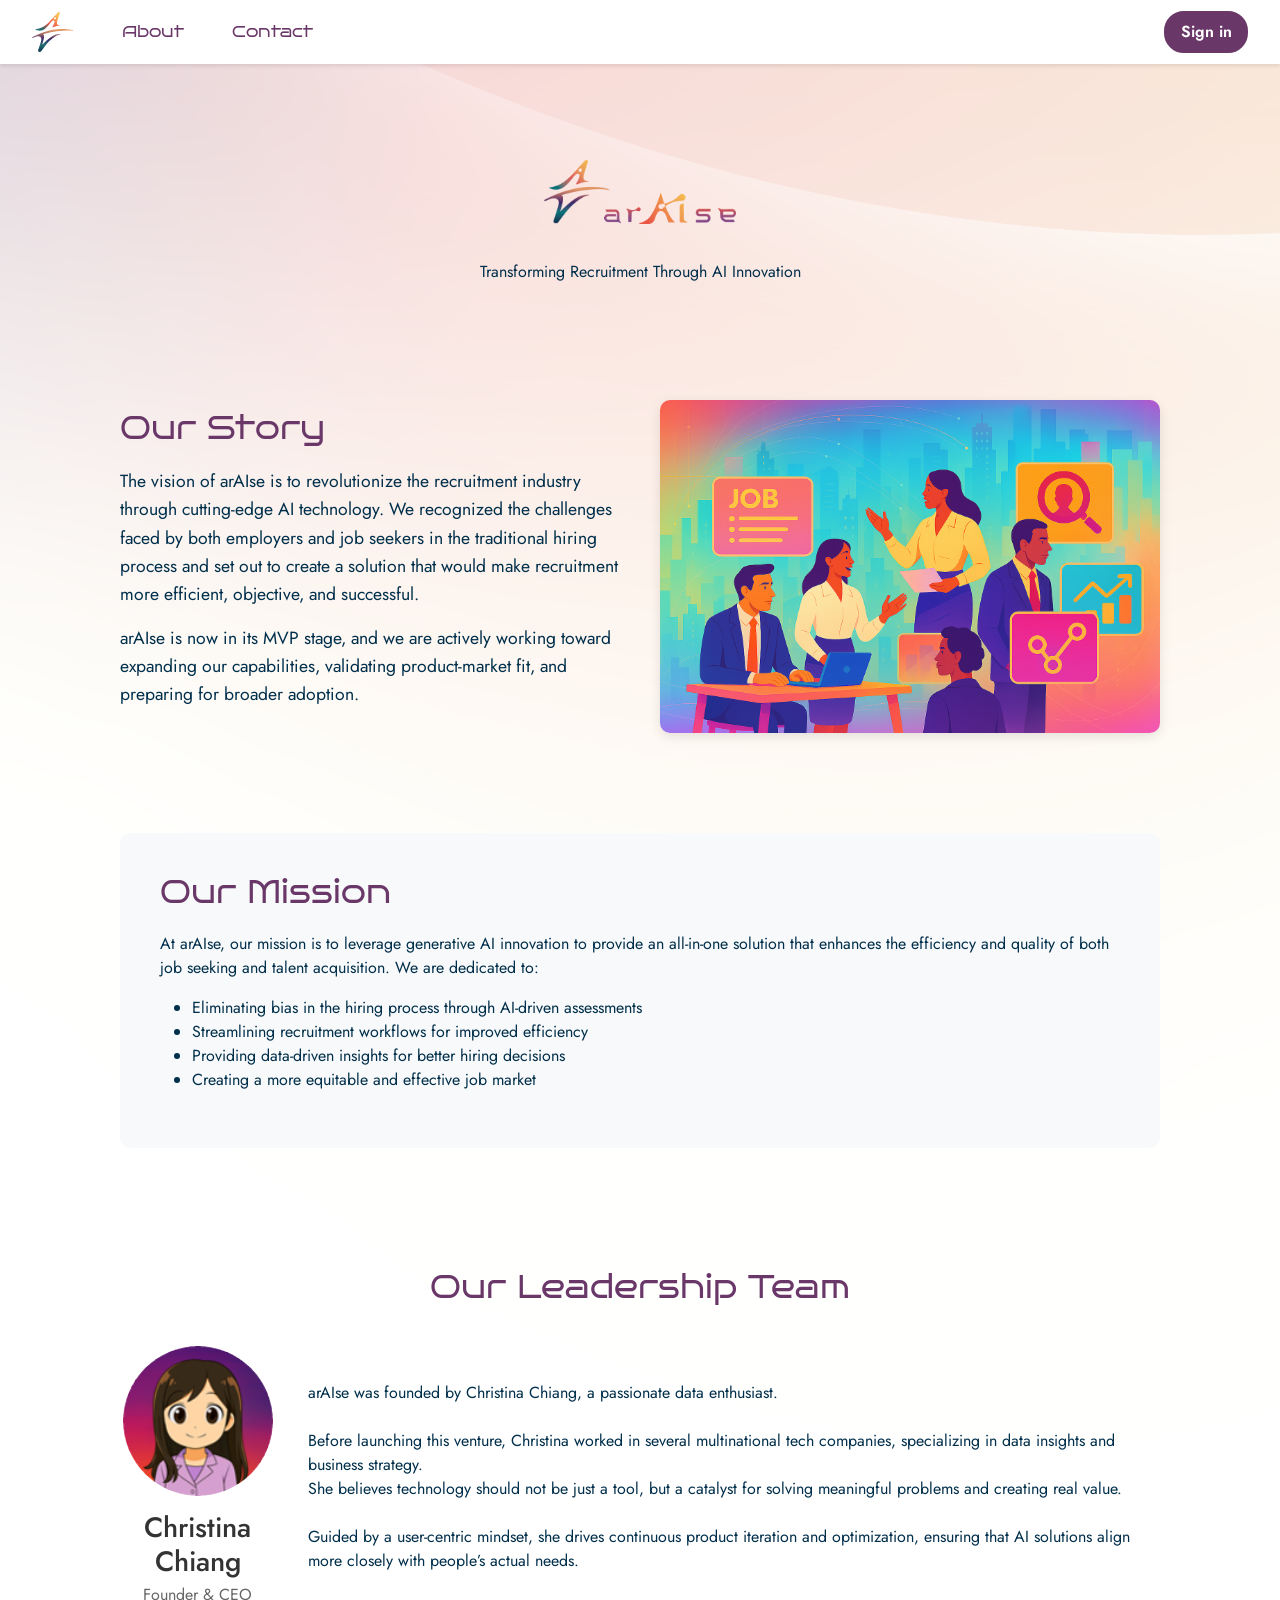
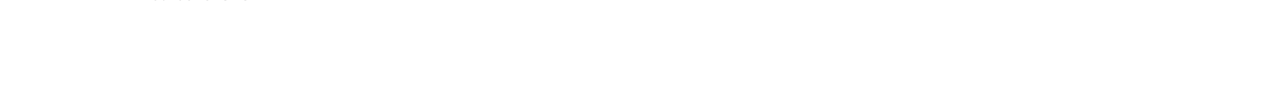
==== commit 6f485cbf: "change_links" ====
--- a/about.html
+++ b/about.html
@@ -31,7 +31,7 @@
                 <li><a href="contact.html">Contact</a></li>
             </ul>
             <div class="navbar-actions">
-                <a href="https://app.araise.io/" class="btn-signin">Sign in</a>
+                <a href="https://dev.araise.io/" class="btn-signin" target="_blank" rel="noopener noreferrer">Sign in</a>
             </div>
         </nav>
 
@@ -47,8 +47,8 @@
             <div class="about-content">
                 <div class="about-text">
                     <h2>Our Story</h2>
-                    <p>arAIse was founded with a vision to revolutionize the recruitment industry through cutting-edge AI technology. We recognized the challenges faced by both employers and job seekers in the traditional hiring process and set out to create a solution that would make recruitment more efficient, objective, and successful.</p>
-                    <p>Our team of experts combines deep knowledge in artificial intelligence, data science and software development to deliver a platform that transforms how organizations hire talent.</p>
+                    <p>The vision of arAIse is to revolutionize the recruitment industry through cutting-edge AI technology. We recognized the challenges faced by both employers and job seekers in the traditional hiring process and set out to create a solution that would make recruitment more efficient, objective, and successful.</p>
+                    <p>arAIse is now in its MVP stage, and we are actively working toward expanding our capabilities, validating product-market fit, and preparing for broader adoption.</p>
                 </div>
                 <img src="assets/home1.png" alt="About arAIse" class="about-image">
             </div>
@@ -66,15 +66,17 @@
 
             <div class="team-section">
                 <h2>Our Leadership Team</h2>
-                <div class="team-grid">
+                <div class="team-grid" style="display: flex; align-items: center; justify-content: center; gap: 2rem; text-align: left;">
                     <div class="team-member">
                         <a href="https://www.linkedin.com/in/christinachiang753951/" target="_blank" rel="noopener noreferrer">
-                            <img src="assets/pic.png" alt="Team Member 1">
+                            <img src="assets/pic.png" alt="Team Member 1" style="max-width: 150px; border-radius: 50%;">
                         </a>
                         <h3>Christina Chiang</h3>
                         <p>Founder & CEO</p>
                     </div>
-                     
+                    <div class="team-description" style="max-width: 1000px;">
+                        <p>arAIse was founded by Christina Chiang, a passionate data enthusiast. <br><br> Before launching this venture, Christina worked in several multinational tech companies, specializing in data insights and business strategy.<br> She believes technology should not be just a tool, but a catalyst for solving meaningful problems and creating real value. <br><br> Guided by a user-centric mindset, she drives continuous product iteration and optimization, ensuring that AI solutions align more closely with people’s actual needs.</p>
+                    </div>
                 </div>
             </div>
         </div>
